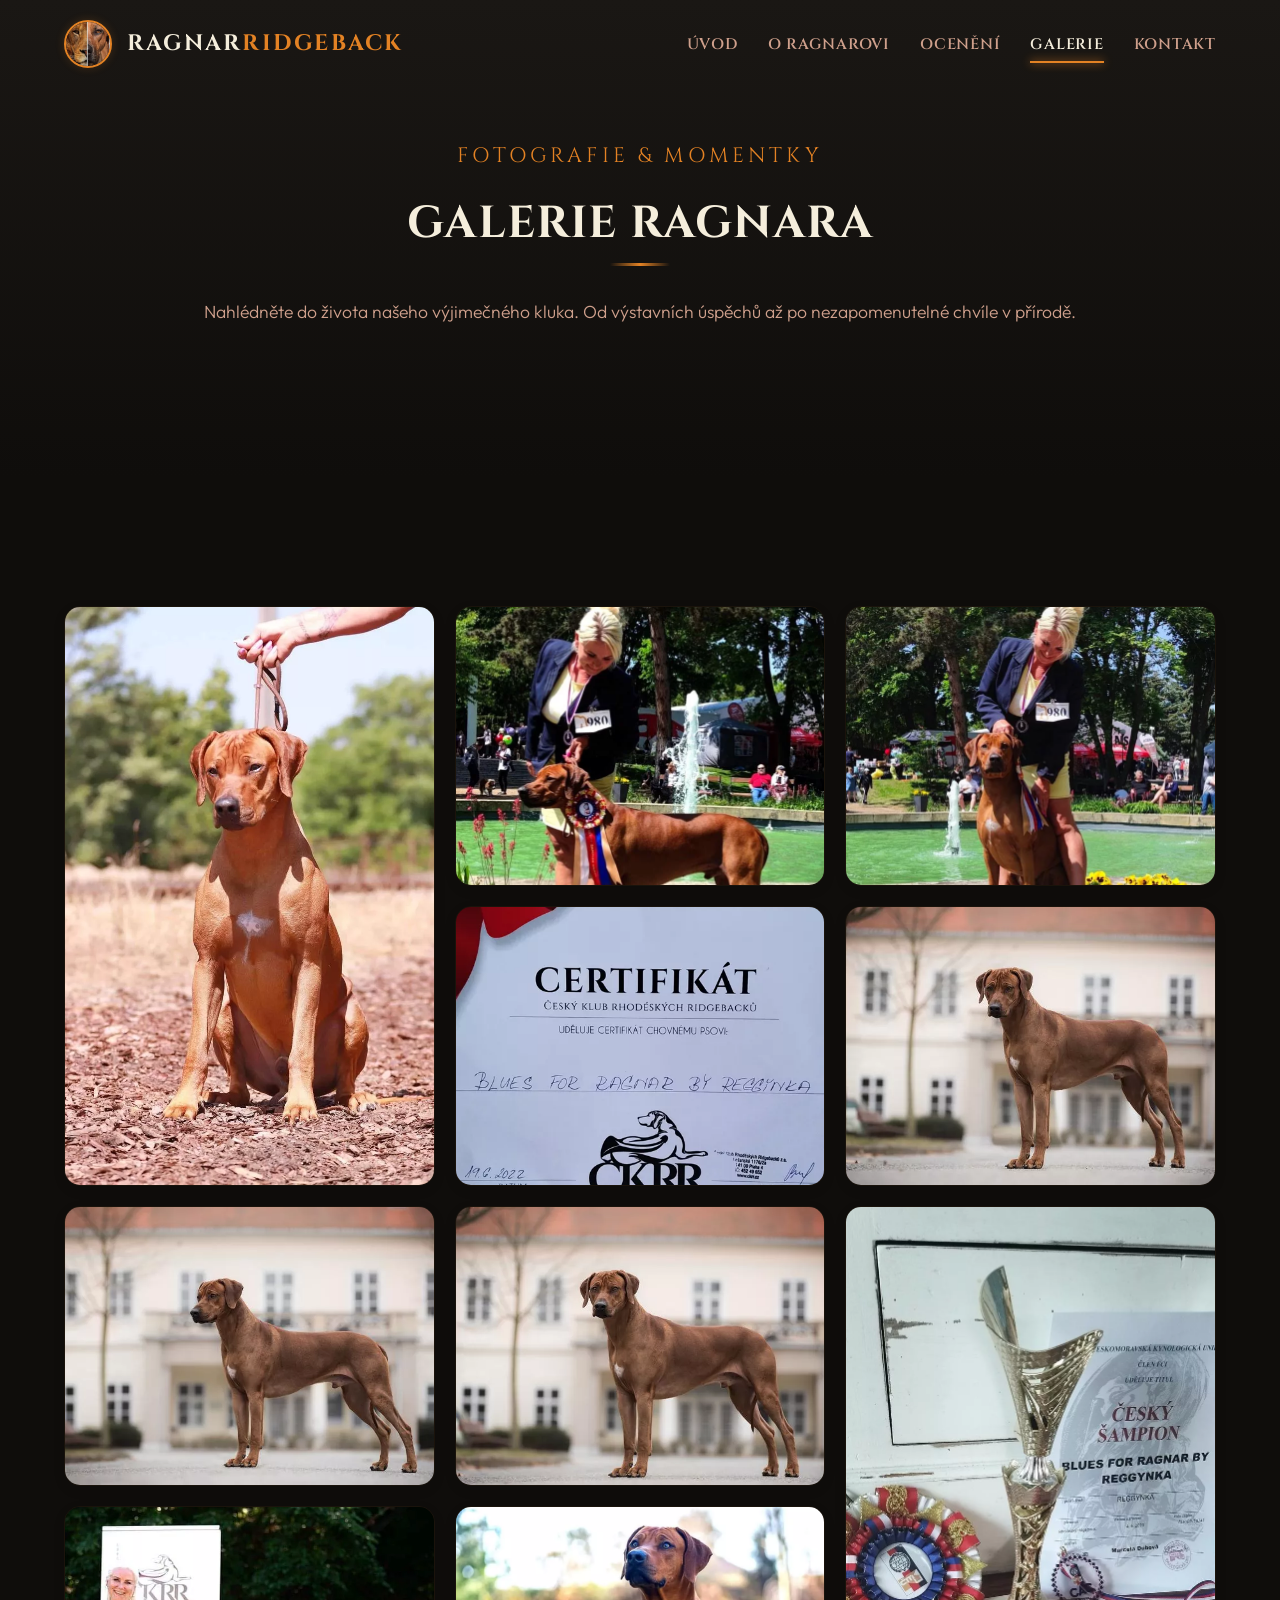
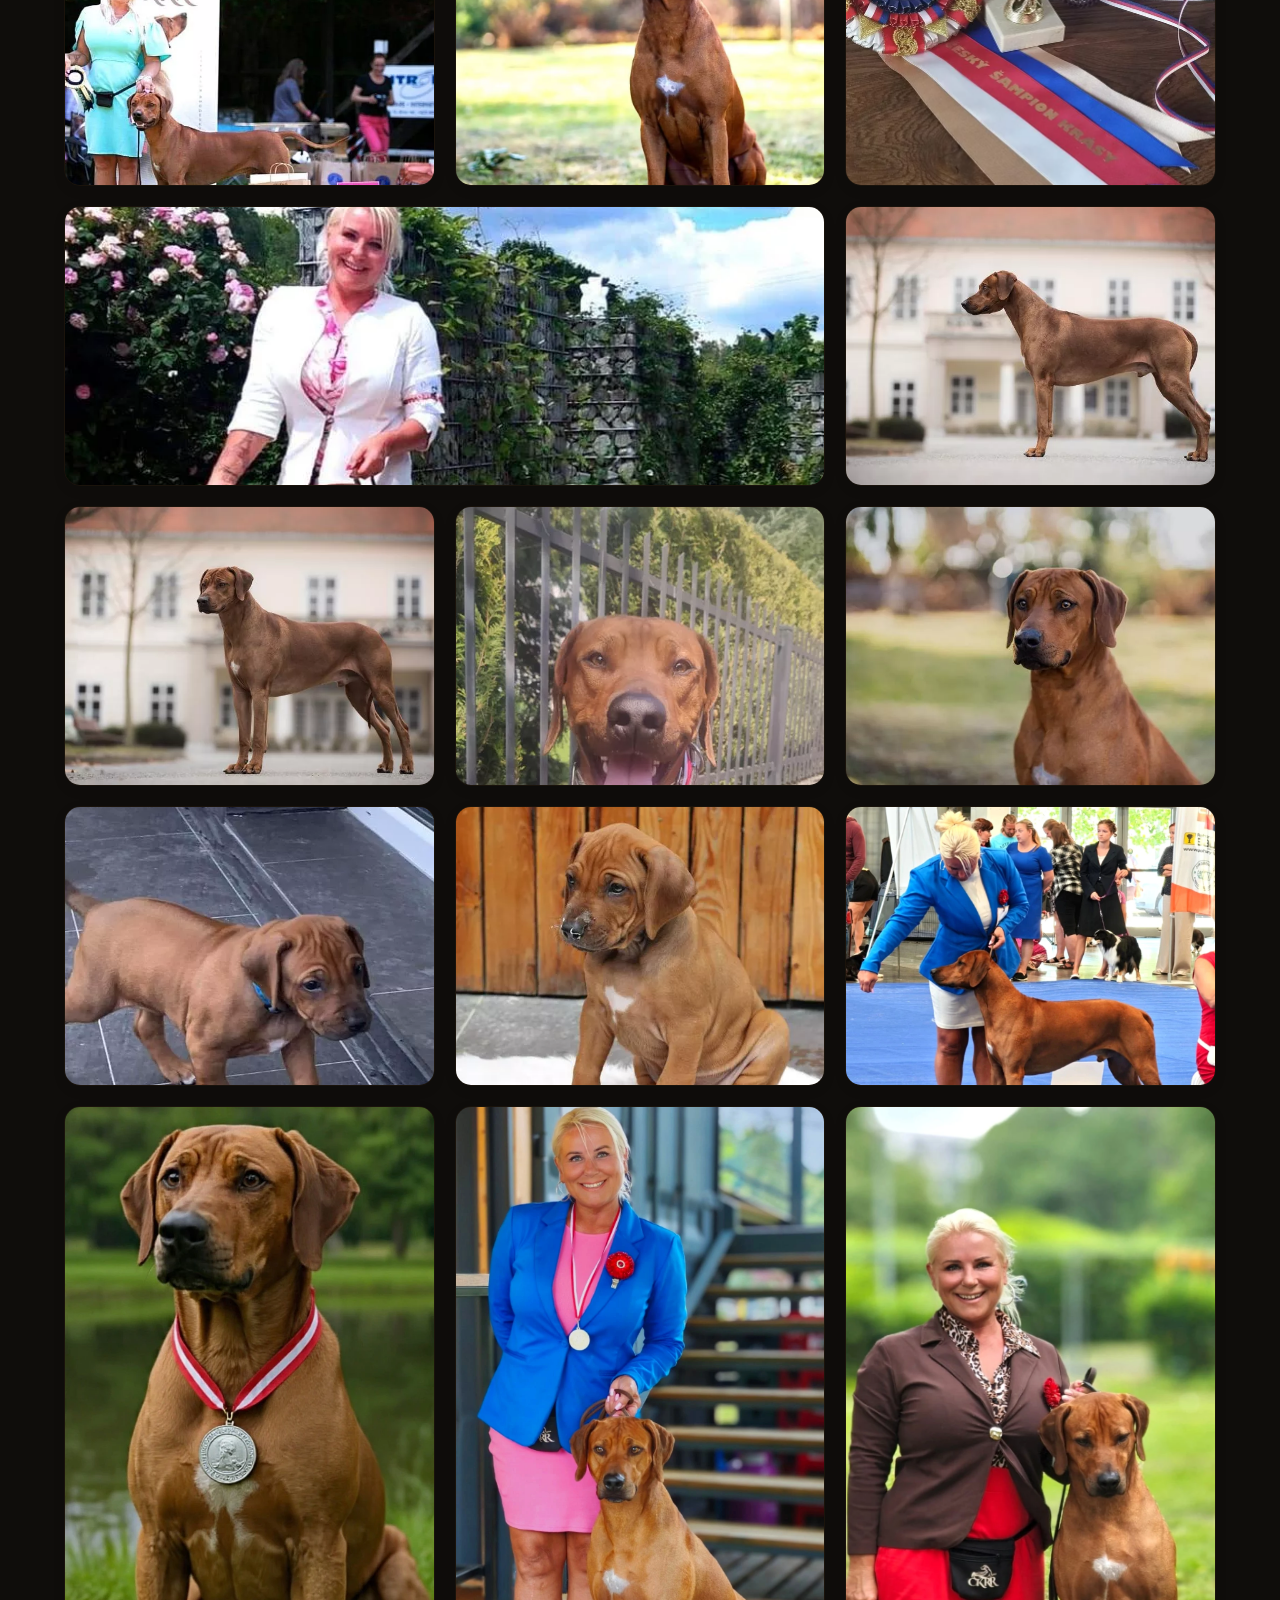
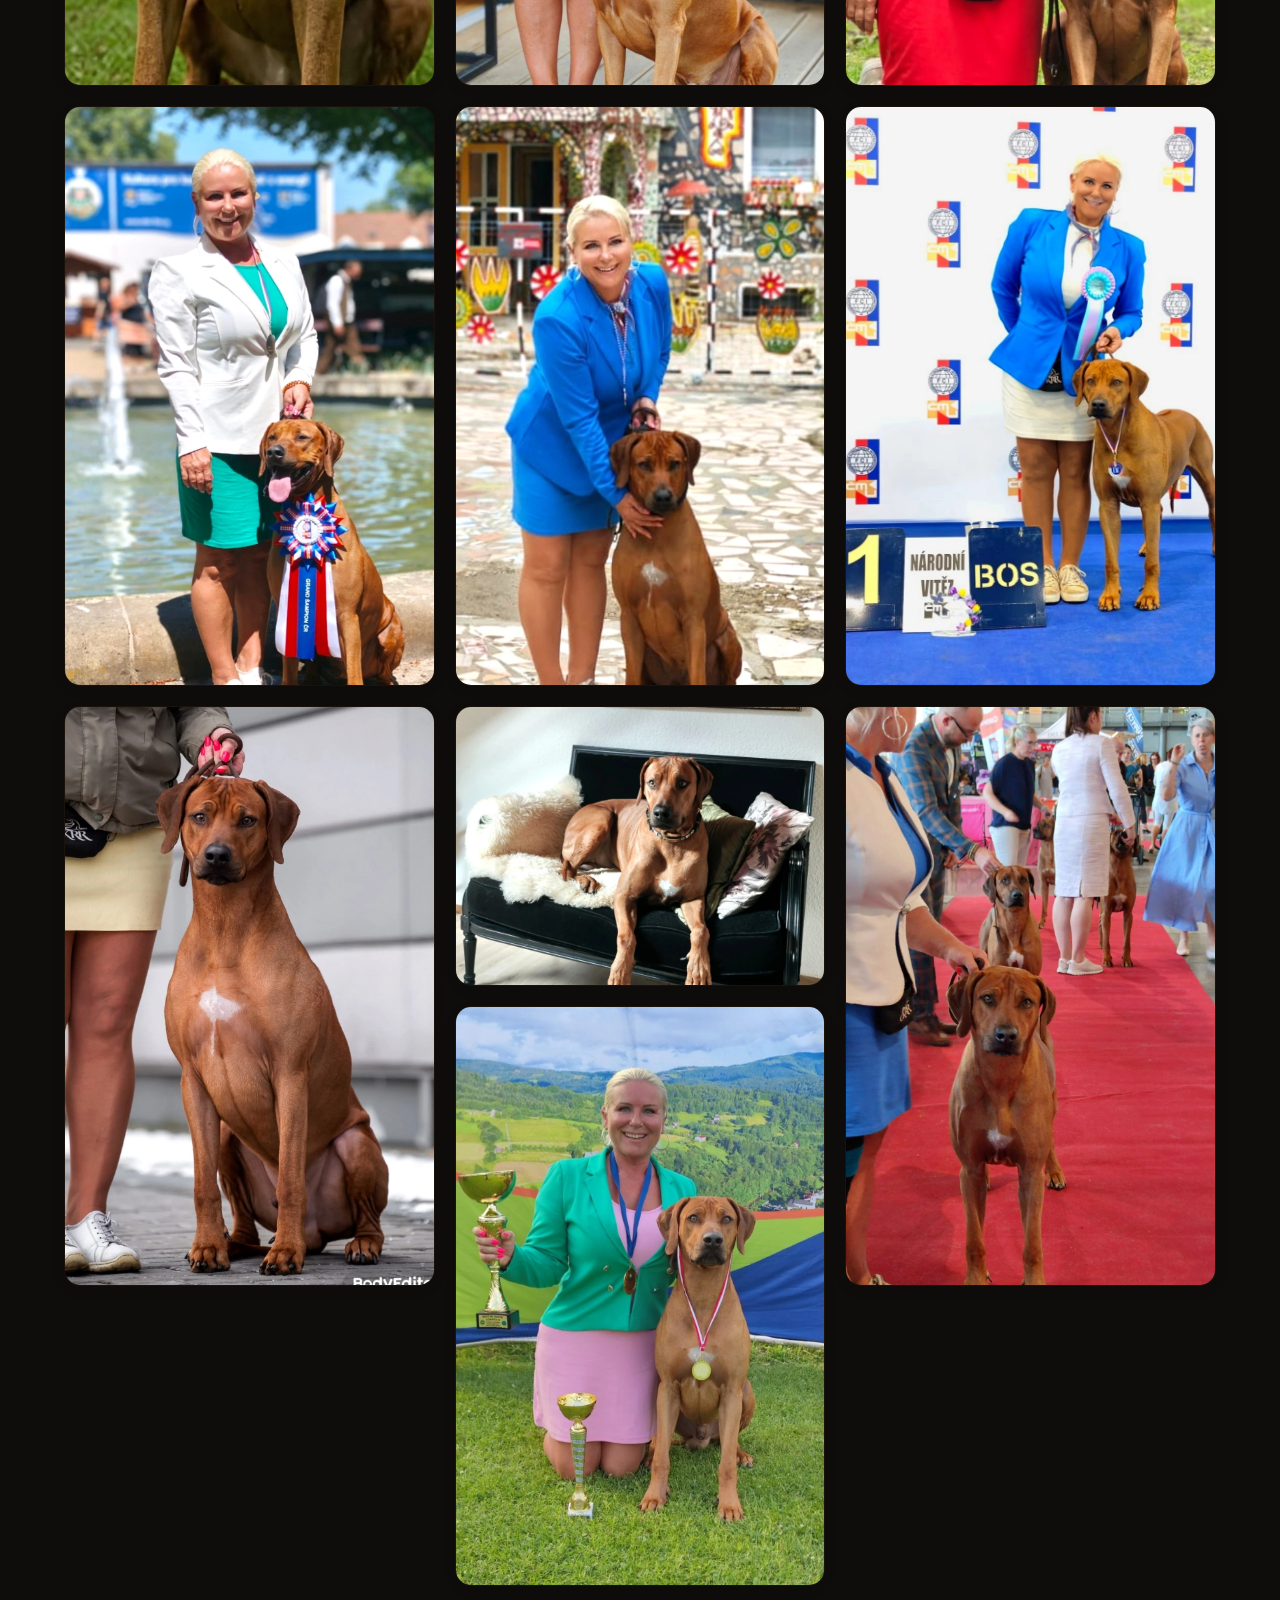
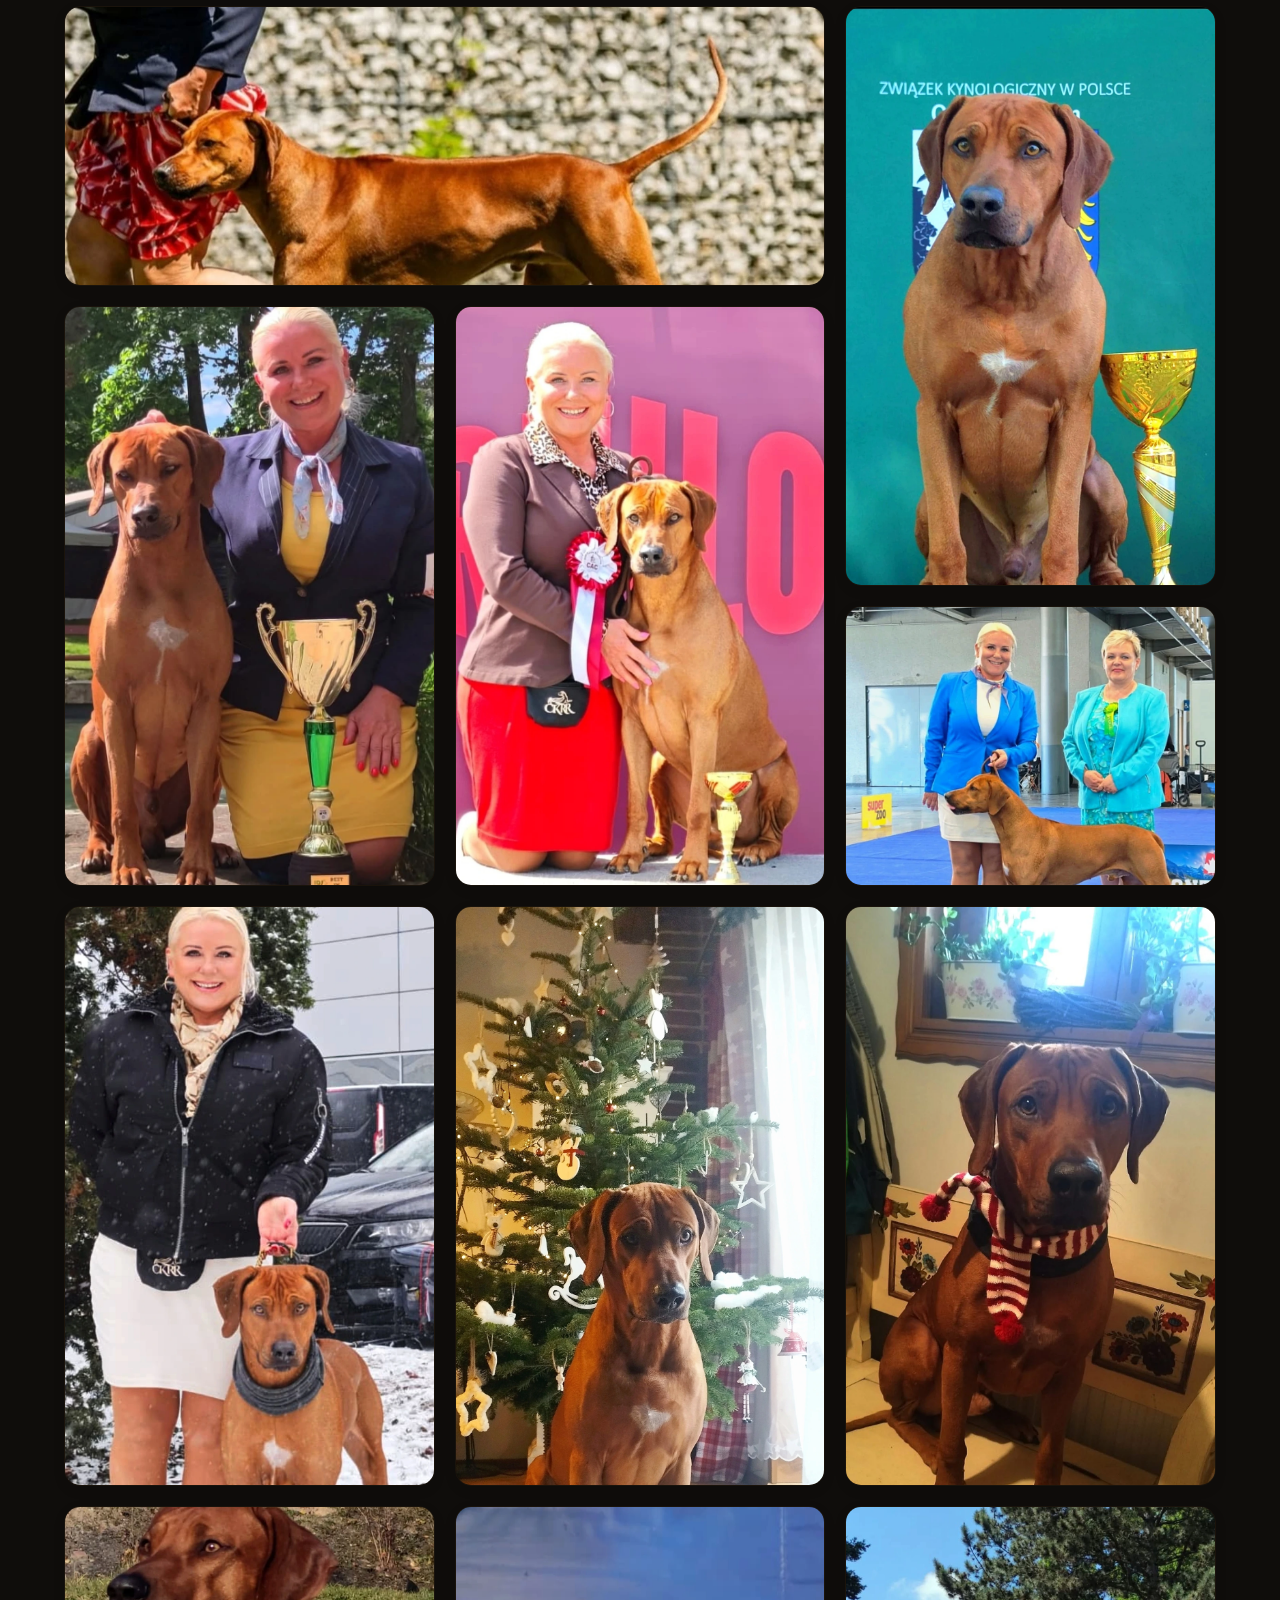
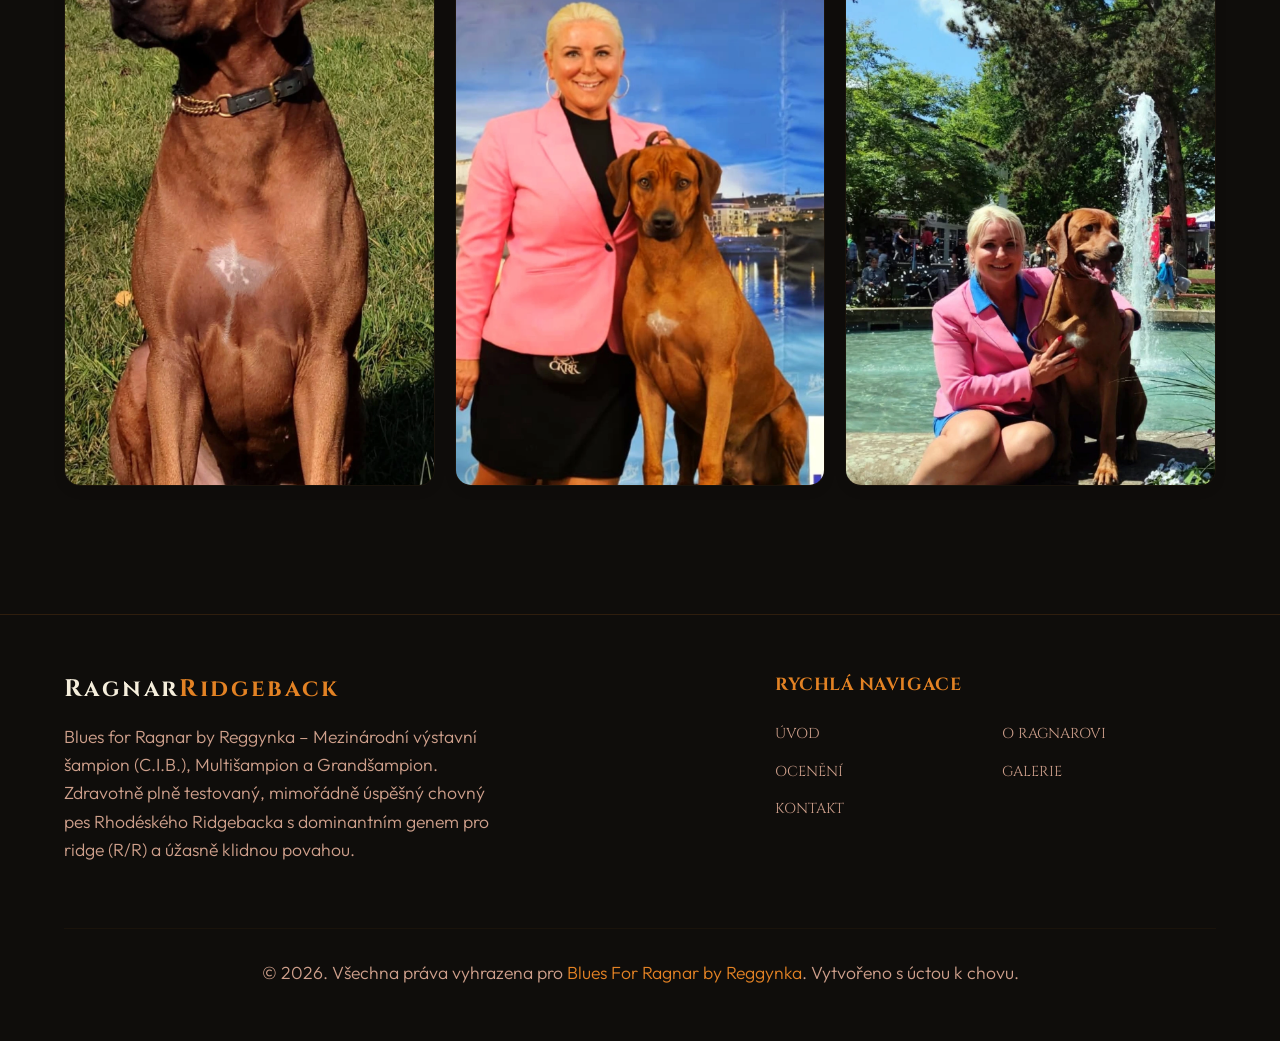
==== galerie.html @ 655fa06c "Rename all images to structured maintainable names (ragnar_logo, ragnar_diploma_x, ragnar_gallery_x)" ====
<!DOCTYPE html>
<html lang="cs">
<head>
    <meta charset="utf-8">
    <meta name="viewport" content="width=device-width, initial-scale=1.0">
    <meta name="description" content="Fotogalerie chovného psa Blues for Ragnar by Reggynka – fotografie z výstav, momentky z přírody, detailní portréty a klubové úspěchy.">
    <title>Fotogalerie | Ridgeback Ragnar</title>
    
    <!-- Google Fonts & FontAwesome -->
    <link rel="stylesheet" href="https://cdnjs.cloudflare.com/ajax/libs/font-awesome/6.4.2/css/all.min.css">
    <link rel="stylesheet" href="css/style.css">
</head>
<body>

    <!-- --- Header Navigation --- -->
    <header class="scrolled">
        <div class="container nav-container">
            <a href="index.html" class="logo">
                <img src="images/ragnar_logo.webp" alt="Ragnar Headshot" class="logo-img">
                <div class="logo-text">RAGNAR<span>RIDGEBACK</span></div>
            </a>
            
            <button class="hamburger" aria-label="Toggle Navigation">
                <span class="bar"></span>
                <span class="bar"></span>
                <span class="bar"></span>
            </button>
            
            <ul class="nav-menu">
                <li><a href="index.html" class="nav-link">Úvod</a></li>
                <li><a href="o-nas.html" class="nav-link">O Ragnarovi</a></li>
                <li><a href="oceneni.html" class="nav-link">Ocenění</a></li>
                <li><a href="galerie.html" class="nav-link active">Galerie</a></li>
                <li><a href="kontakt.html" class="nav-link">Kontakt</a></li>
            </ul>
        </div>
    </header>

    <!-- --- Page Hero --- -->
    <section class="section" style="padding-top: 140px; background: linear-gradient(180deg, var(--color-bg-surface), var(--color-bg-dark));">
        <div class="container">
            <div class="health-title-container" style="margin-bottom: 0;">
                <span class="hero-subtitle">Fotografie & Momentky</span>
                <h2>Galerie Ragnara</h2>
                <p>Nahlédněte do života našeho výjimečného kluka. Od výstavních úspěchů až po nezapomenutelné chvíle v přírodě.</p>
            </div>
        </div>
    </section>

    <!-- --- Interactive Gallery --- -->
    <section class="section">
        <div class="container">
            <!-- Masonry-like Grid layout -->
            <div class="gallery-grid">
                
                <!-- SHOWS -->
                <div class="gallery-item tall" data-category="shows">
                    <img src="images/ragnar_gallery_6.webp" alt="Trophy & awards" class="gallery-img">
                </div>

                <!-- NATURE -->
                <div class="gallery-item" data-category="nature">
                    <img src="images/ragnar_gallery_21.webp" alt="Ragnar v běhu" class="gallery-img">
                </div>

                <div class="gallery-item" data-category="nature">
                    <img src="images/ragnar_gallery_22.webp" alt="Ragnar stopuje" class="gallery-img">
                </div>

                <!-- PORTRAITS -->
                <div class="gallery-item" data-category="portraits">
                    <img src="images/ragnar_gallery_20.webp" alt="Ragnar postoj les" class="gallery-img">
                </div>

                <!-- SHOWS -->
                <div class="gallery-item" data-category="shows">
                    <img src="images/ragnar_diploma_1.webp" alt="Diplom 1" class="gallery-img">
                </div>

                <div class="gallery-item" data-category="shows">
                    <img src="images/ragnar_diploma_2.webp" alt="Diplom 2" class="gallery-img">
                </div>

                <div class="gallery-item" data-category="shows">
                    <img src="images/ragnar_diploma_3.webp" alt="Diplom 3" class="gallery-img">
                </div>

                <!-- NATURE -->
                <div class="gallery-item tall" data-category="nature">
                    <img src="images/ragnar_gallery_24.webp" alt="Ragnar na pařezu" class="gallery-img">
                </div>

                <!-- PORTRAITS -->
                <div class="gallery-item" data-category="portraits">
                    <img src="images/ragnar_gallery_10.webp" alt="Ragnar closeup" class="gallery-img">
                </div>

                <div class="gallery-item" data-category="portraits">
                    <img src="images/ragnar_gallery_11.webp" alt="Ragnar show face" class="gallery-img">
                </div>

                <!-- NATURE -->
                <div class="gallery-item wide" data-category="nature">
                    <img src="images/ragnar_gallery_18.webp" alt="Ragnar louka" class="gallery-img">
                </div>

                <!-- SHOWS -->
                <div class="gallery-item" data-category="shows">
                    <img src="images/ragnar_diploma_4.webp" alt="Diplom 4" class="gallery-img">
                </div>

                <div class="gallery-item" data-category="shows">
                    <img src="images/ragnar_diploma_5.webp" alt="Diplom 5" class="gallery-img">
                </div>

                <!-- PORTRAITS -->
                <div class="gallery-item" data-category="portraits">
                    <img src="images/ragnar_gallery_2.webp" alt="Ragnar zimní" class="gallery-img">
                </div>

                <div class="gallery-item" data-category="portraits">
                    <img src="images/ragnar_gallery_1.webp" alt="Ragnar profil" class="gallery-img">
                </div>

                <!-- NATURE -->
                <div class="gallery-item" data-category="nature">
                    <img src="images/ragnar_gallery_7.webp" alt="Ragnar odpočinek" class="gallery-img">
                </div>

                <div class="gallery-item" data-category="nature">
                    <img src="images/ragnar_gallery_17.webp" alt="Ragnar sprint" class="gallery-img">
                </div>

                <div class="gallery-item" data-category="nature">
                    <img src="images/ragnar_gallery_29.webp" alt="Ragnar v přírodě 1" class="gallery-img">
                </div>

                <div class="gallery-item tall" data-category="portraits">
                    <img src="images/ragnar_gallery_30.webp" alt="Ragnar Portrét 2" class="gallery-img">
                </div>

                <div class="gallery-item tall" data-category="portraits">
                    <img src="images/ragnar_gallery_31.webp" alt="Ragnar Portrét 3" class="gallery-img">
                </div>

                <div class="gallery-item tall" data-category="portraits">
                    <img src="images/ragnar_gallery_32.webp" alt="Ragnar Portrét 4" class="gallery-img">
                </div>

                <div class="gallery-item tall" data-category="portraits">
                    <img src="images/ragnar_gallery_33.webp" alt="Ragnar Portrét 5" class="gallery-img">
                </div>

                <div class="gallery-item tall" data-category="portraits">
                    <img src="images/ragnar_gallery_34.webp" alt="Ragnar Portrét 6" class="gallery-img">
                </div>

                <div class="gallery-item tall" data-category="portraits">
                    <img src="images/ragnar_gallery_35.webp" alt="Ragnar Portrét 7" class="gallery-img">
                </div>

                <div class="gallery-item tall" data-category="portraits">
                    <img src="images/ragnar_gallery_36.webp" alt="Ragnar Portrét 8" class="gallery-img">
                </div>

                <div class="gallery-item" data-category="nature">
                    <img src="images/ragnar_gallery_37.webp" alt="Ragnar v přírodě 9" class="gallery-img">
                </div>

                <div class="gallery-item tall" data-category="portraits">
                    <img src="images/ragnar_gallery_38.webp" alt="Ragnar Portrét 10" class="gallery-img">
                </div>

                <div class="gallery-item tall" data-category="portraits">
                    <img src="images/ragnar_gallery_39.webp" alt="Ragnar Portrét 11" class="gallery-img">
                </div>

                <div class="gallery-item wide" data-category="nature">
                    <img src="images/ragnar_gallery_40.webp" alt="Ragnar v přírodě 12" class="gallery-img">
                </div>

                <div class="gallery-item tall" data-category="portraits">
                    <img src="images/ragnar_gallery_41.webp" alt="Ragnar Portrét 13" class="gallery-img">
                </div>

                <div class="gallery-item tall" data-category="portraits">
                    <img src="images/ragnar_gallery_42.webp" alt="Ragnar Portrét 14" class="gallery-img">
                </div>

                <div class="gallery-item tall" data-category="portraits">
                    <img src="images/ragnar_gallery_43.webp" alt="Ragnar Portrét 15" class="gallery-img">
                </div>

                <div class="gallery-item" data-category="nature">
                    <img src="images/ragnar_gallery_44.webp" alt="Ragnar v přírodě 16" class="gallery-img">
                </div>

                <div class="gallery-item tall" data-category="shows">
                    <img src="images/ragnar_screenshot_1.webp" alt="Ragnar Výstava / Ocenění 17" class="gallery-img">
                </div>

                <div class="gallery-item tall" data-category="shows">
                    <img src="images/ragnar_screenshot_2.webp" alt="Ragnar Výstava / Ocenění 18" class="gallery-img">
                </div>

                <div class="gallery-item tall" data-category="shows">
                    <img src="images/ragnar_screenshot_3.webp" alt="Ragnar Výstava / Ocenění 19" class="gallery-img">
                </div>

                <div class="gallery-item tall" data-category="shows">
                    <img src="images/ragnar_screenshot_4.webp" alt="Ragnar Výstava / Ocenění 20" class="gallery-img">
                </div>

                <div class="gallery-item tall" data-category="shows">
                    <img src="images/ragnar_screenshot_5.webp" alt="Ragnar Výstava / Ocenění 21" class="gallery-img">
                </div>

                <div class="gallery-item tall" data-category="shows">
                    <img src="images/ragnar_screenshot_6.webp" alt="Ragnar Výstava / Ocenění 22" class="gallery-img">
                </div>
            </div>
        </div>
    </section>

    <!-- --- Custom Lightbox Modal --- -->
    <div id="lightbox" class="lightbox">
        <button id="lightbox-close" class="lightbox-close" aria-label="Zavřít galerii">&times;</button>
        <button id="lightbox-prev" class="lightbox-arrow prev" aria-label="Předchozí obrázek"><i class="fa-solid fa-chevron-left"></i></button>
        <button id="lightbox-next" class="lightbox-arrow next" aria-label="Další obrázek"><i class="fa-solid fa-chevron-right"></i></button>
        
        <div class="lightbox-content">
            <img id="lightbox-img" class="lightbox-img" src="" alt="Zvětšený náhled">
            <div id="lightbox-caption" class="lightbox-caption"></div>
        </div>
    </div>

    <!-- --- Elegant Footer --- -->
    <footer>
        <div class="container footer-grid">
            <div class="footer-info">
                <h4>Ragnar<span>Ridgeback</span></h4>
                <p>Blues for Ragnar by Reggynka – Mezinárodní výstavní šampion (C.I.B.), Multišampion a Grandšampion. Zdravotně plně testovaný, mimořádně úspěšný chovný pes Rhodéského Ridgebacka s dominantním genem pro ridge (R/R) a úžasně klidnou povahou.</p>
            </div>
            <div class="footer-links">
                <h5>Rychlá navigace</h5>
                <ul class="footer-nav">
                    <li><a href="index.html" class="footer-nav-link">Úvod</a></li>
                    <li><a href="o-nas.html" class="footer-nav-link">O Ragnarovi</a></li>
                    <li><a href="oceneni.html" class="footer-nav-link">Ocenění</a></li>
                    <li><a href="galerie.html" class="footer-nav-link">Galerie</a></li>
                    <li><a href="kontakt.html" class="footer-nav-link">Kontakt</a></li>
                </ul>
            </div>
        </div>
        <div class="footer-copyright">
            <p>&copy; 2026. Všechna práva vyhrazena pro <span>Blues For Ragnar by Reggynka</span>. Vytvořeno s úctou k chovu.</p>
        </div>
    </footer>

    <!-- Scripts -->
    <script src="js/main.js"></script>
</body>
</html>
---- css/style.css ----
/*
 * Ridgeback Ragnar - Premium Modern CSS Design System
 * Palette: Rich Wheaten (Amber), Warm Gold, Charcoal, and Cream
 */

@import url('https://fonts.googleapis.com/css2?family=Cinzel:wght@400;600;700;800&family=Outfit:wght@300;400;500;600;700&display=swap');

:root {
    /* Color System */
    --color-primary: #b85c14;      /* Rich Wheaten / Reddish Amber */
    --color-primary-rgb: 184, 92, 20;
    --color-primary-light: #e38224; /* Warm Gold */
    --color-primary-dark: #823e09;
    --color-bg-dark: #0f0d0b;       /* Premium Dark Espresso Charcoal */
    --color-bg-surface: #1a1714;    /* Warm Deep Brown Surface */
    --color-bg-surface-elevated: #24201c;
    --color-glass: rgba(26, 23, 20, 0.75);
    
    --color-text-primary: #f5eedc;  /* Warm Off-White / Cream */
    --color-text-secondary: #cfa08c;/* Muted Rose Gold / Wheaten Grey */
    --color-text-muted: #8c7a70;
    
    --color-gold-glow: rgba(227, 130, 36, 0.2);
    --border-gold: rgba(227, 130, 36, 0.15);
    --border-gold-bright: rgba(227, 130, 36, 0.4);

    /* Typography */
    --font-header: 'Cinzel', serif;
    --font-body: 'Outfit', sans-serif;
    
    /* Layout & Spacing */
    --container-width: 1200px;
    --border-radius-sm: 8px;
    --border-radius-md: 16px;
    --border-radius-lg: 24px;
    --transition-smooth: all 0.4s cubic-bezier(0.16, 1, 0.3, 1);
    --transition-fast: all 0.2s ease;
    
    --shadow-sm: 0 4px 12px rgba(0, 0, 0, 0.1);
    --shadow-md: 0 8px 30px rgba(0, 0, 0, 0.25);
    --shadow-lg: 0 16px 40px rgba(0, 0, 0, 0.4);
}

/* --- Base Reset --- */
* {
    box-sizing: border-box;
    margin: 0;
    padding: 0;
}

html {
    scroll-behavior: smooth;
    font-size: 16px;
    background-color: var(--color-bg-dark);
}

body {
    font-family: var(--font-body);
    background-color: var(--color-bg-dark);
    color: var(--color-text-primary);
    line-height: 1.6;
    overflow-x: hidden;
    -webkit-font-smoothing: antialiased;
}

img {
    max-width: 100%;
    height: auto;
    display: block;
}

a {
    color: inherit;
    text-decoration: none;
    transition: var(--transition-fast);
}

/* --- Typographical Hierarchy --- */
h1, h2, h3, h4, h5, h6 {
    font-family: var(--font-header);
    font-weight: 700;
    letter-spacing: 0.03em;
    line-height: 1.2;
    color: var(--color-text-primary);
}

h1 {
    font-size: clamp(2.5rem, 5vw, 4.5rem);
    text-transform: uppercase;
}

h2 {
    font-size: clamp(2rem, 3.5vw, 3rem);
    text-transform: uppercase;
    position: relative;
    padding-bottom: 15px;
    margin-bottom: 2rem;
}

h2::after {
    content: '';
    position: absolute;
    bottom: 0;
    left: 50%;
    transform: translateX(-50%);
    width: 60px;
    height: 3px;
    background: linear-gradient(90deg, transparent, var(--color-primary-light), transparent);
}

h2.align-left::after {
    left: 0;
    transform: none;
}

h3 {
    font-size: clamp(1.4rem, 2.5vw, 2rem);
    margin-bottom: 1rem;
}

p {
    font-weight: 300;
    color: var(--color-text-secondary);
    margin-bottom: 1.5rem;
    font-size: 1.1rem;
}

/* --- Layout Utilities --- */
.container {
    width: 90%;
    max-width: var(--container-width);
    margin: 0 auto;
}

.section {
    padding: clamp(4rem, 10vw, 8rem) 0;
    position: relative;
}

.section-alt {
    background-color: var(--color-bg-surface);
}

/* --- Custom Scrollbar --- */
::-webkit-scrollbar {
    width: 10px;
}

::-webkit-scrollbar-track {
    background: var(--color-bg-dark);
}

::-webkit-scrollbar-thumb {
    background: var(--color-bg-surface-elevated);
    border: 2px solid var(--color-bg-dark);
    border-radius: 5px;
}

::-webkit-scrollbar-thumb:hover {
    background: var(--color-primary);
}

/* --- Global Components --- */

/* Glassmorphic Navbar */
header {
    position: fixed;
    top: 0;
    left: 0;
    width: 100%;
    z-index: 1000;
    background: transparent;
    transition: var(--transition-smooth);
    border-bottom: 1px solid transparent;
}

header.scrolled {
    background: var(--color-glass);
    backdrop-filter: blur(15px);
    -webkit-backdrop-filter: blur(15px);
    border-bottom: 1px solid var(--border-gold);
    box-shadow: var(--shadow-md);
    padding: 10px 0;
}

.nav-container {
    display: flex;
    justify-content: space-between;
    align-items: center;
    padding: 20px 0;
    transition: var(--transition-smooth);
}

header.scrolled .nav-container {
    padding: 10px 0;
}

.logo {
    display: flex;
    align-items: center;
    gap: 15px;
}

.logo-img {
    width: 48px;
    height: 48px;
    border-radius: 50%;
    object-fit: cover;
    border: 2px solid var(--color-primary-light);
    box-shadow: 0 0 10px var(--color-gold-glow);
}

.logo-text {
    font-family: var(--font-header);
    font-weight: 700;
    font-size: 1.4rem;
    letter-spacing: 0.1em;
    color: var(--color-text-primary);
}

.logo-text span {
    color: var(--color-primary-light);
}

.nav-menu {
    display: flex;
    list-style: none;
    gap: 30px;
}

.nav-link {
    font-family: var(--font-header);
    font-size: 0.95rem;
    font-weight: 600;
    letter-spacing: 0.05em;
    text-transform: uppercase;
    position: relative;
    padding: 8px 0;
    color: var(--color-text-secondary);
}

.nav-link::after {
    content: '';
    position: absolute;
    bottom: 0;
    left: 0;
    width: 0;
    height: 2px;
    background-color: var(--color-primary-light);
    transition: var(--transition-smooth);
    box-shadow: 0 0 8px var(--color-primary-light);
}

.nav-link:hover, .nav-link.active {
    color: var(--color-text-primary);
}

.nav-link:hover::after, .nav-link.active::after {
    width: 100%;
}

/* Mobile Hamburger Menu */
.hamburger {
    display: none;
    cursor: pointer;
    background: none;
    border: none;
    outline: none;
    padding: 5px;
}

.hamburger .bar {
    display: block;
    width: 25px;
    height: 2px;
    margin: 5px 0;
    background-color: var(--color-text-primary);
    transition: var(--transition-smooth);
    border-radius: 2px;
}

/* Premium Button Styling */
.btn {
    display: inline-flex;
    align-items: center;
    justify-content: center;
    padding: 14px 32px;
    font-family: var(--font-header);
    font-size: 0.9rem;
    font-weight: 700;
    letter-spacing: 0.1em;
    text-transform: uppercase;
    border-radius: var(--border-radius-sm);
    transition: var(--transition-smooth);
    cursor: pointer;
    gap: 10px;
}

.btn-primary {
    background: linear-gradient(135deg, var(--color-primary), var(--color-primary-light));
    color: #fff;
    border: none;
    box-shadow: 0 4px 20px rgba(184, 92, 20, 0.3);
}

.btn-primary:hover {
    transform: translateY(-3px);
    box-shadow: 0 8px 30px rgba(227, 130, 36, 0.5);
    background: linear-gradient(135deg, var(--color-primary-light), var(--color-primary));
}

.btn-secondary {
    background: transparent;
    color: var(--color-text-primary);
    border: 1px solid var(--border-gold-bright);
}

.btn-secondary:hover {
    background: rgba(227, 130, 36, 0.1);
    color: #fff;
    transform: translateY(-3px);
    box-shadow: 0 8px 25px var(--color-gold-glow);
}

/* --- Hero Showcase --- */
.hero {
    min-height: 100vh;
    display: flex;
    align-items: center;
    justify-content: center;
    position: relative;
    padding: 140px 0 100px 0;
    overflow: hidden;
    background-color: #0f0d0b;
}

/* Blur Background Ambient Glow */
.hero::before {
    content: '';
    position: absolute;
    top: -10%;
    left: -10%;
    width: 120%;
    height: 120%;
    background-image: inherit; /* Inherits images/ragnar_big.webp from index.html inline style */
    background-size: cover;
    background-position: center;
    filter: blur(40px) brightness(0.2);
    z-index: 1;
    pointer-events: none;
}

/* Ambient bottom fade */
.hero::after {
    content: '';
    position: absolute;
    bottom: 0;
    left: 0;
    width: 100%;
    height: 200px;
    background: linear-gradient(to bottom, rgba(15, 13, 11, 0) 0%, #0f0d0b 100%);
    z-index: 1;
    pointer-events: none;
}

.hero-container {
    display: grid;
    grid-template-columns: 1.2fr 1fr;
    gap: 60px;
    align-items: center;
    position: relative;
    z-index: 2;
    width: 100%;
}

.hero-text-side {
    text-align: left;
    animation: fadeInLeft 1s cubic-bezier(0.16, 1, 0.3, 1) both;
}

.hero-poster-side {
    display: flex;
    justify-content: center;
    align-items: center;
    animation: fadeInRight 1s cubic-bezier(0.16, 1, 0.3, 1) both;
}

.poster-frame {
    position: relative;
    border-radius: var(--border-radius-md);
    padding: 8px;
    background: linear-gradient(135deg, rgba(227, 130, 36, 0.2) 0%, rgba(184, 92, 20, 0.05) 100%);
    border: 1px solid var(--border-gold);
    box-shadow: 0 20px 50px rgba(0, 0, 0, 0.7);
    transition: var(--transition-smooth);
    max-width: 380px;
    width: 100%;
}

.poster-frame:hover {
    transform: translateY(-8px) rotate(1deg);
    box-shadow: 0 30px 60px rgba(227, 130, 36, 0.25);
    background: linear-gradient(135deg, rgba(227, 130, 36, 0.4) 0%, rgba(184, 92, 20, 0.1) 100%);
}

.poster-img {
    width: 100%;
    height: auto;
    border-radius: var(--border-radius-sm);
    display: block;
}

.hero-subtitle {
    font-family: var(--font-header);
    font-size: clamp(1rem, 2vw, 1.3rem);
    letter-spacing: 0.2em;
    color: var(--color-primary-light);
    margin-bottom: 1.5rem;
    text-transform: uppercase;
    display: block;
}

.hero-title {
    margin-bottom: 2rem;
    text-shadow: 0 4px 15px rgba(0, 0, 0, 0.6);
}

.hero-description {
    font-size: clamp(1.1rem, 2vw, 1.3rem);
    color: var(--color-text-secondary);
    max-width: 700px;
    margin-bottom: 3rem;
}

.hero-actions {
    display: flex;
    gap: 20px;
    justify-content: flex-start;
    flex-wrap: wrap;
}

/* Scroll Indicator */
.scroll-down {
    position: absolute;
    bottom: 30px;
    left: 50%;
    transform: translateX(-50%);
    z-index: 2;
    display: flex;
    flex-direction: column;
    align-items: center;
    gap: 8px;
    font-size: 0.8rem;
    letter-spacing: 0.1em;
    text-transform: uppercase;
    color: var(--color-text-secondary);
}

.mouse {
    width: 26px;
    height: 42px;
    border: 2px solid var(--color-text-muted);
    border-radius: 15px;
    position: relative;
}

.mouse::after {
    content: '';
    position: absolute;
    top: 8px;
    left: 50%;
    transform: translateX(-50%);
    width: 6px;
    height: 6px;
    background-color: var(--color-primary-light);
    border-radius: 50%;
    animation: scrollMouse 1.8s infinite;
}

/* --- Specification / Card Grids --- */
.specs-grid {
    display: grid;
    grid-template-columns: repeat(auto-fit, minmax(280px, 1fr));
    gap: 30px;
    margin-top: 3rem;
}

.spec-card {
    background-color: var(--color-bg-surface);
    border: 1px solid var(--border-gold);
    border-radius: var(--border-radius-md);
    padding: 35px 30px;
    transition: var(--transition-smooth);
    position: relative;
    overflow: hidden;
}

.spec-card::before {
    content: '';
    position: absolute;
    top: 0;
    left: 0;
    width: 100%;
    height: 4px;
    background: linear-gradient(90deg, var(--color-primary), var(--color-primary-light));
    opacity: 0;
    transition: var(--transition-smooth);
}

.spec-card:hover {
    transform: translateY(-5px);
    border-color: var(--border-gold-bright);
    box-shadow: var(--shadow-md), 0 0 20px var(--color-gold-glow);
}

.spec-card:hover::before {
    opacity: 1;
}

.spec-icon {
    font-size: 2.2rem;
    color: var(--color-primary-light);
    margin-bottom: 1.5rem;
    display: flex;
    align-items: center;
    justify-content: center;
    width: 64px;
    height: 64px;
    background: rgba(184, 92, 20, 0.1);
    border-radius: 50%;
    border: 1px solid rgba(227, 130, 36, 0.1);
}

.spec-title {
    font-size: 1.3rem;
    margin-bottom: 0.8rem;
    text-transform: uppercase;
    font-weight: 600;
}

.spec-value {
    font-size: 1.6rem;
    color: #fff;
    font-weight: 700;
    font-family: var(--font-header);
    margin-bottom: 0.5rem;
}

.spec-desc {
    font-size: 0.95rem;
    color: var(--color-text-secondary);
    margin-bottom: 0;
}

/* --- Profile Section --- */
.profile-section {
    display: grid;
    grid-template-columns: 1.1fr 1fr;
    gap: 70px;
    align-items: center;
}

.profile-img-wrapper {
    position: relative;
    border-radius: var(--border-radius-lg);
    overflow: hidden;
    box-shadow: var(--shadow-lg);
}

.profile-img-wrapper::after {
    content: '';
    position: absolute;
    top: 0;
    left: 0;
    width: 100%;
    height: 100%;
    border: 1px solid var(--border-gold-bright);
    border-radius: var(--border-radius-lg);
    pointer-events: none;
}

.profile-img {
    width: 100%;
    height: auto;
    object-fit: cover;
    object-position: center 15%;
    transition: var(--transition-smooth);
}

.profile-img-wrapper:hover .profile-img {
    transform: scale(1.03);
}

.profile-badge {
    position: absolute;
    bottom: 25px;
    right: 25px;
    background: var(--color-glass);
    backdrop-filter: blur(10px);
    -webkit-backdrop-filter: blur(10px);
    border: 1px solid var(--border-gold-bright);
    padding: 12px 24px;
    border-radius: 50px;
    display: flex;
    align-items: center;
    gap: 10px;
    box-shadow: var(--shadow-md);
}

.badge-dot {
    width: 8px;
    height: 8px;
    background-color: var(--color-primary-light);
    border-radius: 50%;
    box-shadow: 0 0 10px var(--color-primary-light);
}

.badge-text {
    font-family: var(--font-header);
    font-weight: 700;
    font-size: 0.9rem;
    letter-spacing: 0.05em;
    text-transform: uppercase;
}

.profile-content h3 {
    color: var(--color-primary-light);
    letter-spacing: 0.05em;
    text-transform: uppercase;
}

.profile-spec-list {
    margin: 2rem 0;
    display: grid;
    grid-template-columns: 1fr 1fr;
    gap: 20px;
}

.profile-spec-item {
    display: flex;
    flex-direction: column;
    border-left: 2px solid var(--color-primary);
    padding-left: 15px;
}

.profile-spec-label {
    font-size: 0.85rem;
    text-transform: uppercase;
    letter-spacing: 0.05em;
    color: var(--color-text-muted);
}

.profile-spec-value {
    font-family: var(--font-header);
    font-size: 1.2rem;
    font-weight: 700;
    color: var(--color-text-primary);
    margin-top: 2px;
}

/* --- Health Indicators (Grid Cards with Progress) --- */
.health-title-container {
    text-align: center;
    margin-bottom: 4rem;
}

.health-grid {
    display: grid;
    grid-template-columns: repeat(auto-fit, minmax(220px, 1fr));
    gap: 20px;
}

.health-card {
    background-color: var(--color-bg-surface);
    border: 1px solid rgba(227, 130, 36, 0.1);
    border-radius: var(--border-radius-md);
    padding: 25px;
    text-align: center;
    transition: var(--transition-smooth);
}

.health-card:hover {
    border-color: var(--border-gold-bright);
    background-color: var(--color-bg-surface-elevated);
    transform: translateY(-3px);
    box-shadow: var(--shadow-sm);
}

.health-status {
    width: 48px;
    height: 48px;
    border-radius: 50%;
    background-color: rgba(46, 204, 113, 0.1);
    border: 1px solid rgba(46, 204, 113, 0.3);
    color: #2ecc71;
    display: inline-flex;
    align-items: center;
    justify-content: center;
    font-size: 1.2rem;
    margin-bottom: 1.2rem;
}

.health-name {
    font-family: var(--font-header);
    font-size: 1.1rem;
    font-weight: 700;
    margin-bottom: 0.4rem;
}

.health-result {
    font-size: 1.3rem;
    color: #fff;
    font-weight: 700;
}

.health-result.highlight {
    color: var(--color-primary-light);
    text-shadow: 0 0 10px var(--color-gold-glow);
}

/* --- Show Achievements / Trophies --- */
.awards-summary {
    display: grid;
    grid-template-columns: 1fr 1fr;
    gap: 50px;
    margin-top: 4rem;
}

.awards-column-title {
    font-family: var(--font-header);
    font-size: 1.5rem;
    color: var(--color-primary-light);
    margin-bottom: 2rem;
    border-bottom: 1px solid var(--border-gold);
    padding-bottom: 10px;
    text-transform: uppercase;
}

.awards-list {
    display: flex;
    flex-direction: column;
    gap: 15px;
}

.award-item {
    background: var(--color-bg-surface);
    border-radius: var(--border-radius-sm);
    padding: 15px 20px;
    border-left: 3px solid var(--color-primary-light);
    display: flex;
    justify-content: space-between;
    align-items: center;
    transition: var(--transition-fast);
}

.award-item:hover {
    background: var(--color-bg-surface-elevated);
    transform: translateX(5px);
}

.award-title {
    font-family: var(--font-header);
    font-weight: 600;
    font-size: 1.05rem;
}

.award-qty {
    background: var(--color-primary);
    color: #fff;
    padding: 3px 12px;
    border-radius: 50px;
    font-weight: 700;
    font-size: 0.85rem;
}

.awards-intro-text {
    max-width: 800px;
    margin: 0 auto 3rem auto;
    text-align: center;
    font-size: 1.2rem;
}

/* --- Responsive Interactive Gallery --- */
.gallery-filter {
    display: flex;
    justify-content: center;
    gap: 15px;
    margin-bottom: 3rem;
    flex-wrap: wrap;
}

.filter-btn {
    background: var(--color-bg-surface);
    border: 1px solid var(--border-gold);
    color: var(--color-text-secondary);
    padding: 10px 24px;
    font-family: var(--font-header);
    font-size: 0.85rem;
    font-weight: 700;
    text-transform: uppercase;
    letter-spacing: 0.05em;
    border-radius: 50px;
    cursor: pointer;
    transition: var(--transition-fast);
}

.filter-btn:hover, .filter-btn.active {
    background: var(--color-primary-light);
    border-color: var(--color-primary-light);
    color: #fff;
    box-shadow: 0 0 15px var(--color-gold-glow);
}

/* Masonry Grid Layout */
.gallery-grid {
    display: grid;
    grid-template-columns: repeat(auto-fill, minmax(280px, 1fr));
    grid-auto-rows: 280px;
    gap: 20px;
}

/* Variable sizes for custom staggered grid look */
.gallery-item {
    position: relative;
    border-radius: var(--border-radius-md);
    overflow: hidden;
    cursor: pointer;
    box-shadow: var(--shadow-sm);
    transition: var(--transition-smooth);
    border: 1px solid rgba(227, 130, 36, 0.05);
}

.gallery-item.tall {
    grid-row: span 2;
}

.gallery-item.wide {
    grid-column: span 2;
}

.gallery-img {
    width: 100%;
    height: 100%;
    object-fit: cover;
    object-position: center 15%;
    transition: var(--transition-smooth);
}

.gallery-item:hover {
    transform: translateY(-5px);
    box-shadow: 0 10px 25px rgba(227, 130, 36, 0.35);
    border-color: var(--color-primary-light);
}

.gallery-item:hover .gallery-img {
    transform: scale(1.05);
}

/* Custom Modal Lightbox */
.lightbox {
    position: fixed;
    top: 0;
    left: 0;
    width: 100%;
    height: 100%;
    background-color: rgba(15, 13, 11, 0.98);
    z-index: 2000;
    display: none;
    align-items: center;
    justify-content: center;
    opacity: 0;
    transition: var(--transition-smooth);
}

.lightbox.active {
    display: flex;
    opacity: 1;
}

.lightbox-content {
    position: relative;
    max-width: 90%;
    max-height: 85%;
    display: flex;
    flex-direction: column;
    align-items: center;
    justify-content: center;
}

.lightbox-img {
    max-width: 100%;
    max-height: 80vh;
    object-fit: contain;
    border-radius: var(--border-radius-sm);
    box-shadow: var(--shadow-lg);
    border: 1px solid var(--border-gold);
    transform: scale(0.9);
    transition: var(--transition-smooth);
}

.lightbox.active .lightbox-img {
    transform: scale(1);
}

.lightbox-caption {
    display: none; /* Photos do not need descriptions */
}

.lightbox-close {
    position: absolute;
    top: 30px;
    right: 30px;
    background: none;
    border: none;
    color: #fff;
    font-size: 2rem;
    cursor: pointer;
    transition: var(--transition-fast);
    z-index: 2100;
}

.lightbox-close:hover {
    color: var(--color-primary-light);
    transform: rotate(90deg);
}

.lightbox-arrow {
    position: absolute;
    top: 50%;
    transform: translateY(-50%);
    background: rgba(26, 23, 20, 0.5);
    border: 1px solid var(--border-gold);
    color: #fff;
    width: 60px;
    height: 60px;
    border-radius: 50%;
    font-size: 1.5rem;
    cursor: pointer;
    display: flex;
    align-items: center;
    justify-content: center;
    transition: var(--transition-fast);
    z-index: 2100;
}

.lightbox-arrow:hover {
    background: var(--color-primary-light);
    border-color: var(--color-primary-light);
    box-shadow: 0 0 15px var(--color-gold-glow);
}

.lightbox-arrow.prev {
    left: 40px;
}

.lightbox-arrow.next {
    right: 40px;
}

/* --- Contact Page Specific Styles --- */
.contact-grid {
    display: grid;
    grid-template-columns: 1fr 1.3fr;
    gap: 60px;
}

.contact-info-card {
    background-color: var(--color-bg-surface);
    border: 1px solid var(--border-gold);
    border-radius: var(--border-radius-lg);
    padding: 50px 40px;
    box-shadow: var(--shadow-md);
}

.contact-method {
    display: flex;
    align-items: flex-start;
    gap: 20px;
    margin-bottom: 2.5rem;
}

.contact-method:last-child {
    margin-bottom: 0;
}

.contact-icon {
    font-size: 1.5rem;
    color: var(--color-primary-light);
    width: 50px;
    height: 50px;
    background: rgba(184, 92, 20, 0.1);
    border-radius: 50%;
    display: flex;
    align-items: center;
    justify-content: center;
    flex-shrink: 0;
    border: 1px solid rgba(227, 130, 36, 0.1);
}

.contact-method-title {
    font-family: var(--font-header);
    font-size: 1.1rem;
    font-weight: 700;
    margin-bottom: 5px;
    text-transform: uppercase;
}

.contact-method-value {
    color: var(--color-text-secondary);
    font-size: 1.1rem;
}

.contact-form-wrapper {
    background-color: var(--color-bg-surface);
    border: 1px solid var(--border-gold);
    border-radius: var(--border-radius-lg);
    padding: 50px 40px;
    box-shadow: var(--shadow-md);
}

.form-group {
    margin-bottom: 1.5rem;
}

.form-label {
    display: block;
    font-family: var(--font-header);
    font-size: 0.85rem;
    font-weight: 700;
    letter-spacing: 0.05em;
    text-transform: uppercase;
    color: var(--color-text-secondary);
    margin-bottom: 8px;
}

.form-control {
    width: 100%;
    background-color: var(--color-bg-dark);
    border: 1px solid var(--border-gold);
    border-radius: var(--border-radius-sm);
    padding: 14px 20px;
    color: var(--color-text-primary);
    font-family: var(--font-body);
    font-size: 1rem;
    transition: var(--transition-fast);
}

.form-control:focus {
    outline: none;
    border-color: var(--color-primary-light);
    box-shadow: 0 0 10px var(--color-gold-glow);
}

textarea.form-control {
    resize: none;
    min-height: 150px;
}

/* --- Elegant Footer --- */
footer {
    background-color: var(--color-bg-dark);
    border-top: 1px solid var(--border-gold);
    padding: 60px 0 30px 0;
}

.footer-grid {
    display: grid;
    grid-template-columns: 1.5fr 1fr;
    gap: 50px;
    padding-bottom: 40px;
    border-bottom: 1px solid rgba(227, 130, 36, 0.05);
}

.footer-info h4 {
    font-size: 1.5rem;
    margin-bottom: 1.2rem;
    letter-spacing: 0.1em;
}

.footer-info h4 span {
    color: var(--color-primary-light);
}

.footer-info p {
    max-width: 450px;
}

.footer-links h5 {
    font-size: 1.1rem;
    text-transform: uppercase;
    color: var(--color-primary-light);
    margin-bottom: 1.5rem;
}

.footer-nav {
    display: grid;
    grid-template-columns: 1fr 1fr;
    gap: 12px;
    list-style: none;
}

.footer-nav-link {
    color: var(--color-text-secondary);
    font-family: var(--font-header);
    font-size: 0.9rem;
    text-transform: uppercase;
    display: inline-block;
}

.footer-nav-link:hover {
    color: var(--color-primary-light);
    transform: translateX(5px);
}

.footer-copyright {
    text-align: center;
    padding-top: 30px;
    font-size: 0.9rem;
    color: var(--color-text-muted);
}

.footer-copyright span {
    color: var(--color-primary-light);
}

/* --- CSS Animations --- */
@keyframes fadeInUp {
    from {
        opacity: 0;
        transform: translateY(30px);
    }
    to {
        opacity: 1;
        transform: translateY(0);
    }
}

@keyframes scrollMouse {
    0% {
        opacity: 1;
        top: 8px;
    }
    50% {
        opacity: 0.3;
        top: 24px;
    }
    100% {
        opacity: 1;
        top: 8px;
    }
}

@keyframes fadeInLeft {
    from {
        opacity: 0;
        transform: translateX(-40px);
    }
    to {
        opacity: 1;
        transform: translateX(0);
    }
}

@keyframes fadeInRight {
    from {
        opacity: 0;
        transform: translateX(40px);
    }
    to {
        opacity: 1;
        transform: translateX(0);
    }
}

/* --- Responsive Adjustments --- */
@media (max-width: 991px) {
    .hero {
        padding-top: 140px;
        padding-bottom: 80px;
    }
    
    .hero-container {
        grid-template-columns: 1fr;
        gap: 40px;
        text-align: center;
    }
    
    .hero-text-side {
        text-align: center;
    }
    
    .hero-actions {
        justify-content: center;
    }
    
    .poster-frame {
        max-width: 300px;
    }

    .profile-section {
        grid-template-columns: 1fr;
        gap: 40px;
    }
    
    .contact-grid {
        grid-template-columns: 1fr;
        gap: 40px;
    }
    
    .awards-summary {
        grid-template-columns: 1fr;
        gap: 40px;
    }
}

@media (max-width: 768px) {
    .hamburger {
        display: block;
    }
    
    .hamburger.active .bar:nth-child(1) {
        transform: translateY(7px) rotate(45deg);
    }
    
    .hamburger.active .bar:nth-child(2) {
        opacity: 0;
    }
    
    .hamburger.active .bar:nth-child(3) {
        transform: translateY(-7px) rotate(-45deg);
    }
    
    .nav-menu {
        position: fixed;
        left: -100%;
        top: 0;
        width: 80%;
        max-width: 320px;
        height: 100vh;
        background-color: var(--color-bg-dark);
        border-right: 1px solid var(--border-gold);
        flex-direction: column;
        padding: 100px 40px;
        transition: var(--transition-smooth);
        box-shadow: var(--shadow-lg);
        z-index: 999;
    }
    
    .nav-menu.active {
        left: 0;
    }
    
    .nav-menu li {
        width: 100%;
    }
    
    .nav-link {
        font-size: 1.1rem;
        display: block;
        padding: 15px 0;
    }
    
    .lightbox-arrow {
        width: 48px;
        height: 48px;
        font-size: 1.2rem;
    }
    
    .lightbox-arrow.prev {
        left: 15px;
    }
    
    .lightbox-arrow.next {
        right: 15px;
    }
    
    .footer-grid {
        grid-template-columns: 1fr;
        gap: 30px;
    }
    
    .profile-spec-list {
        grid-template-columns: 1fr;
    }
}
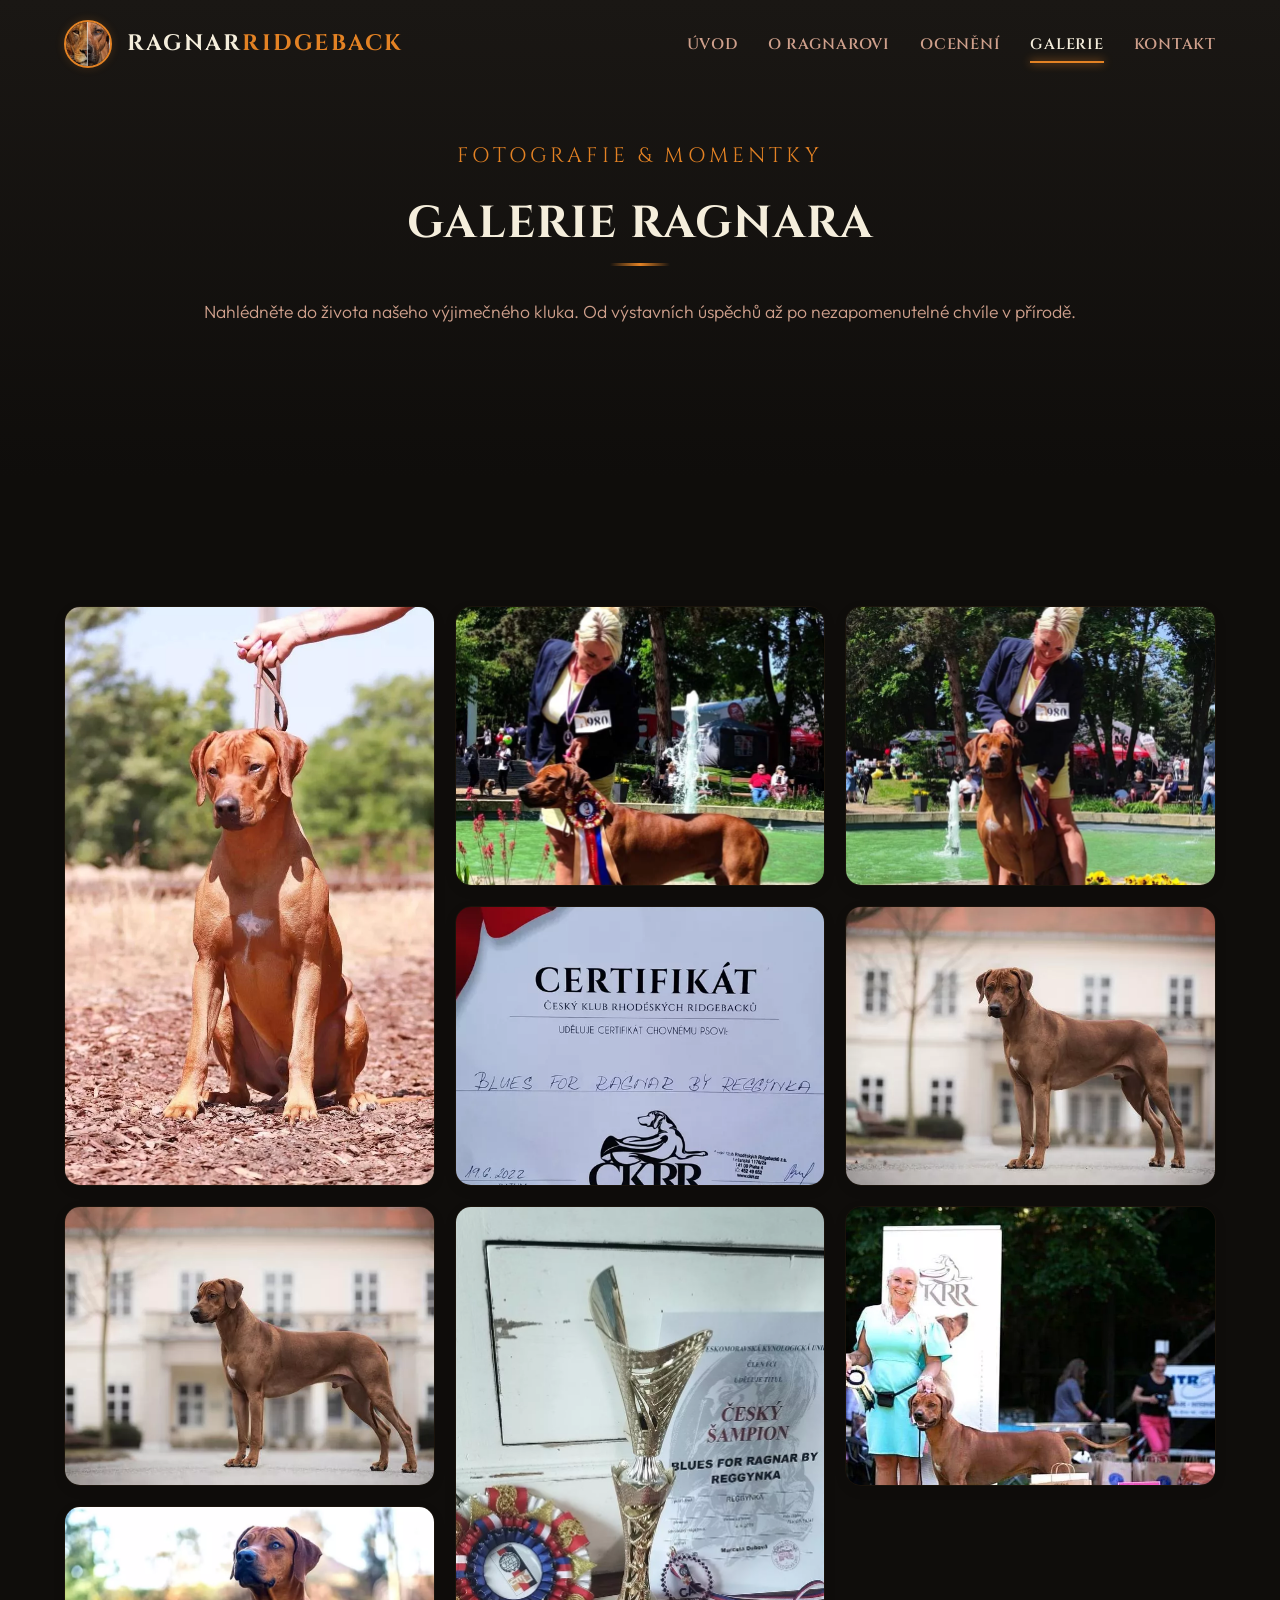
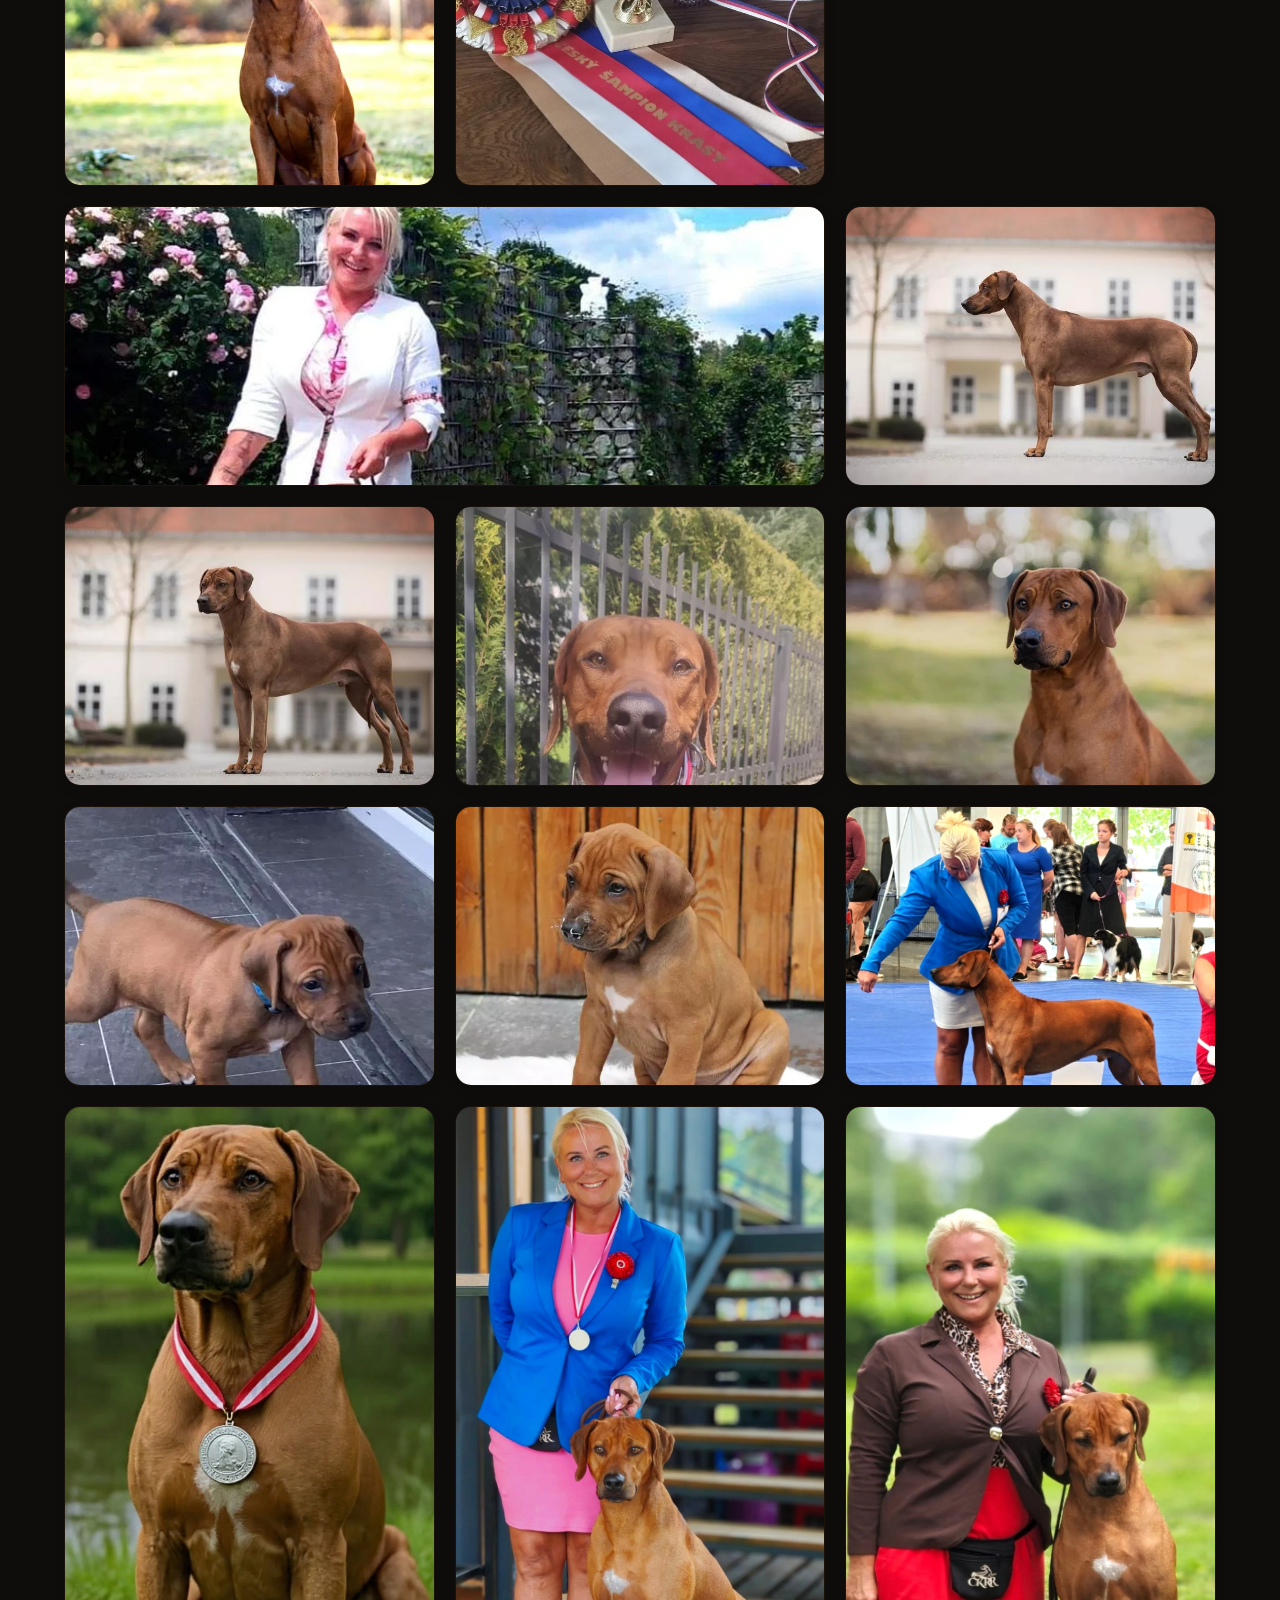
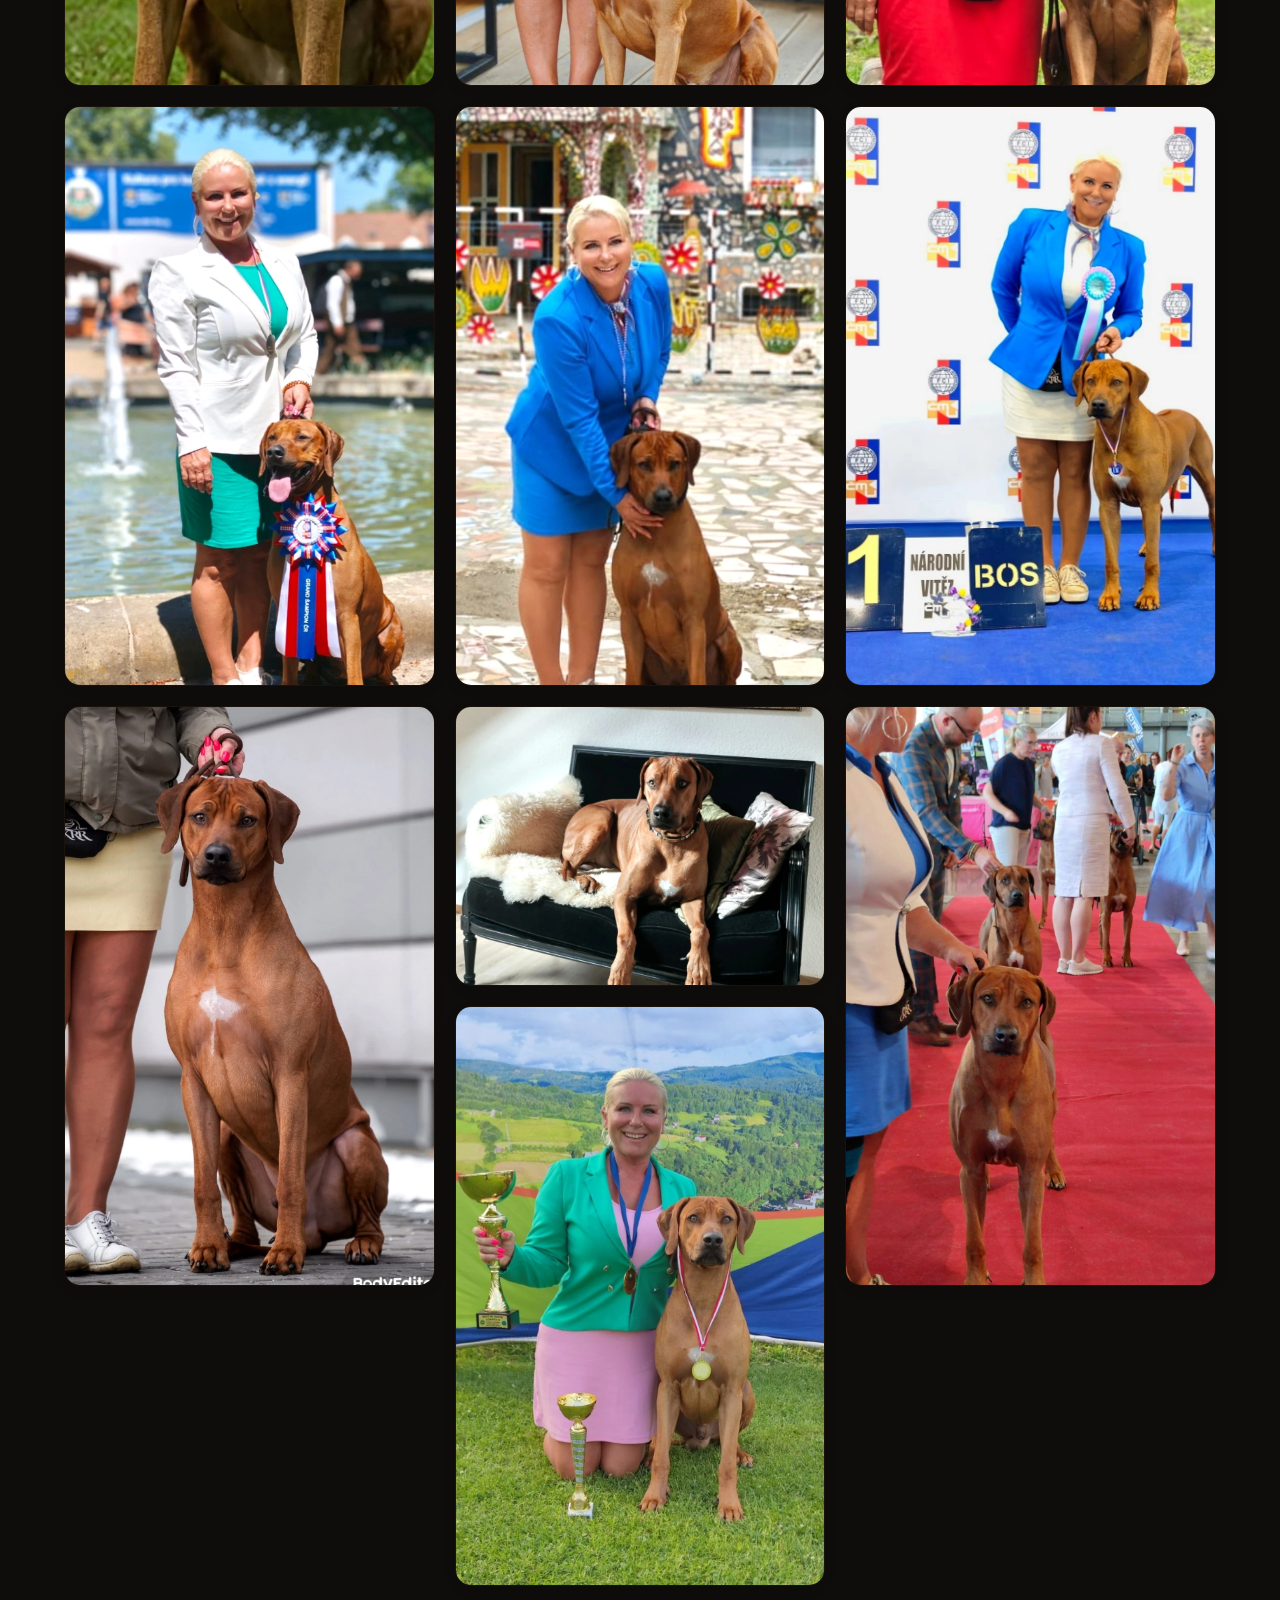
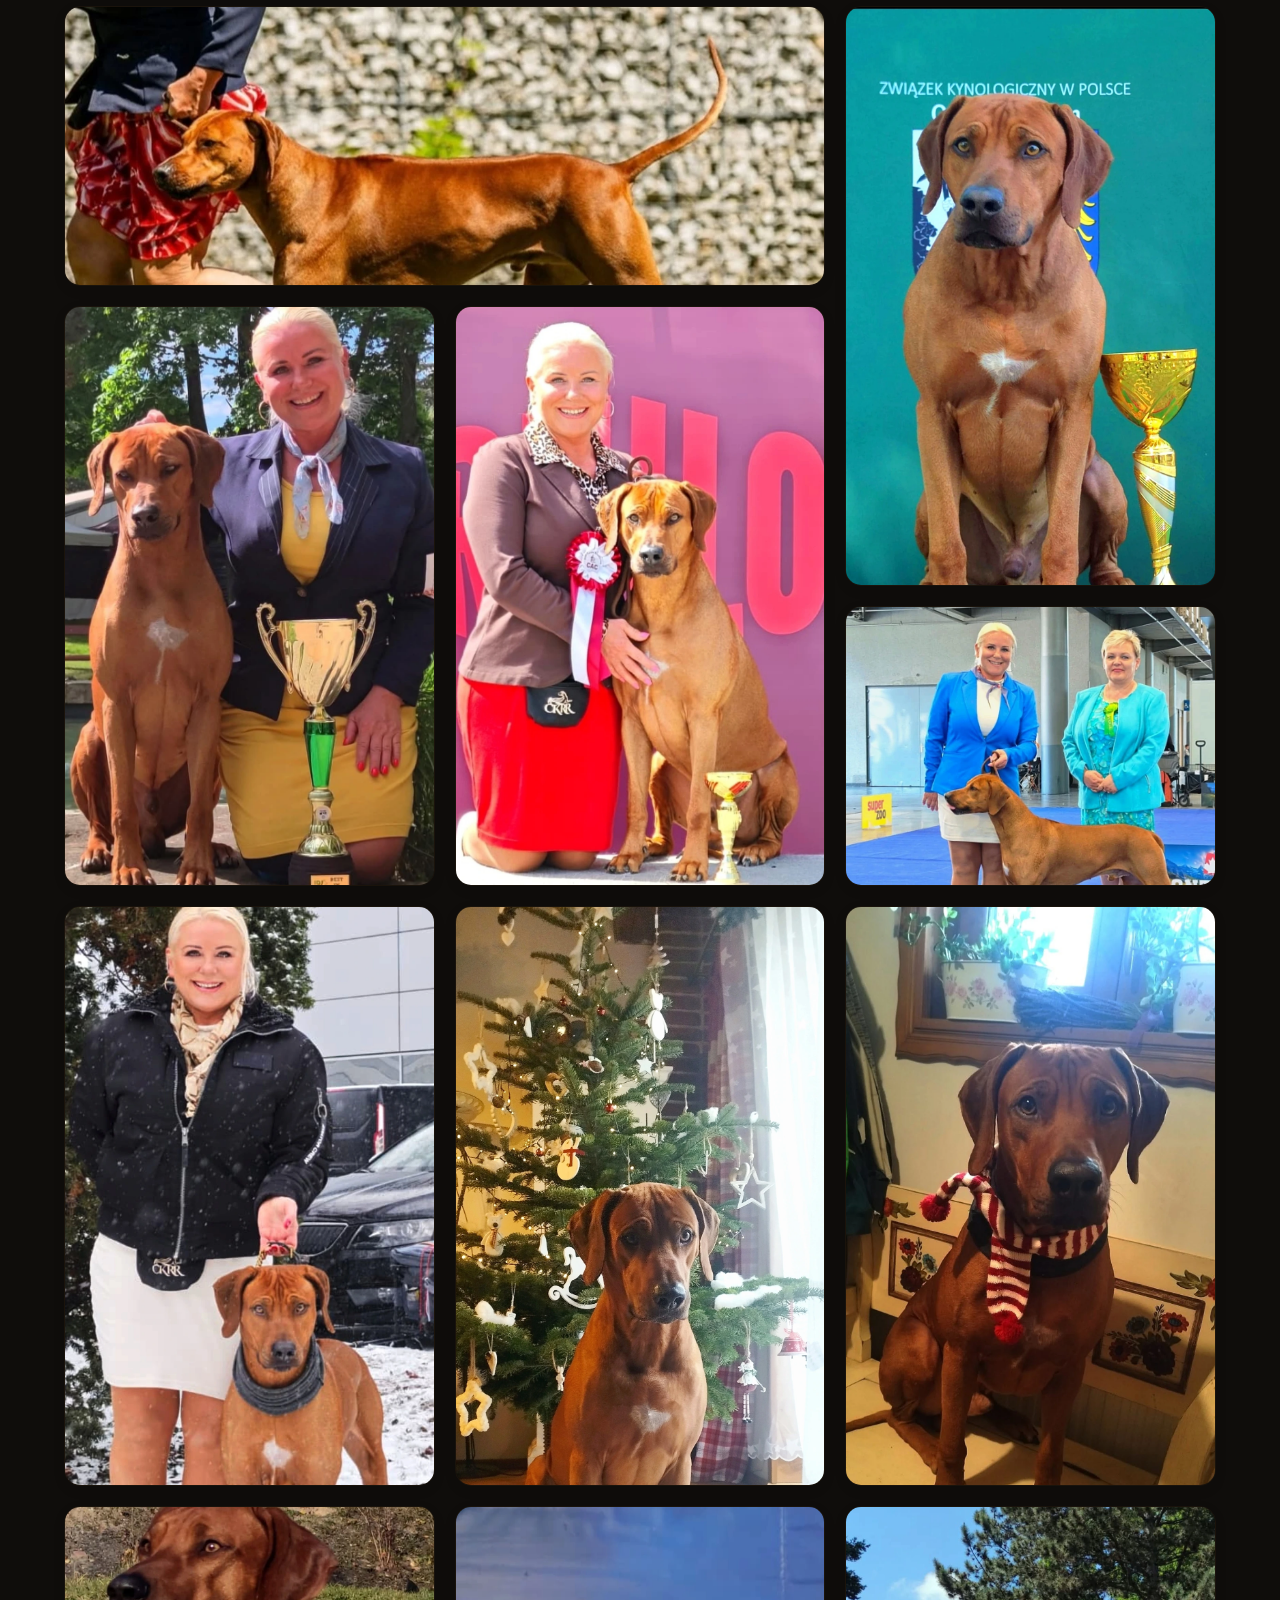
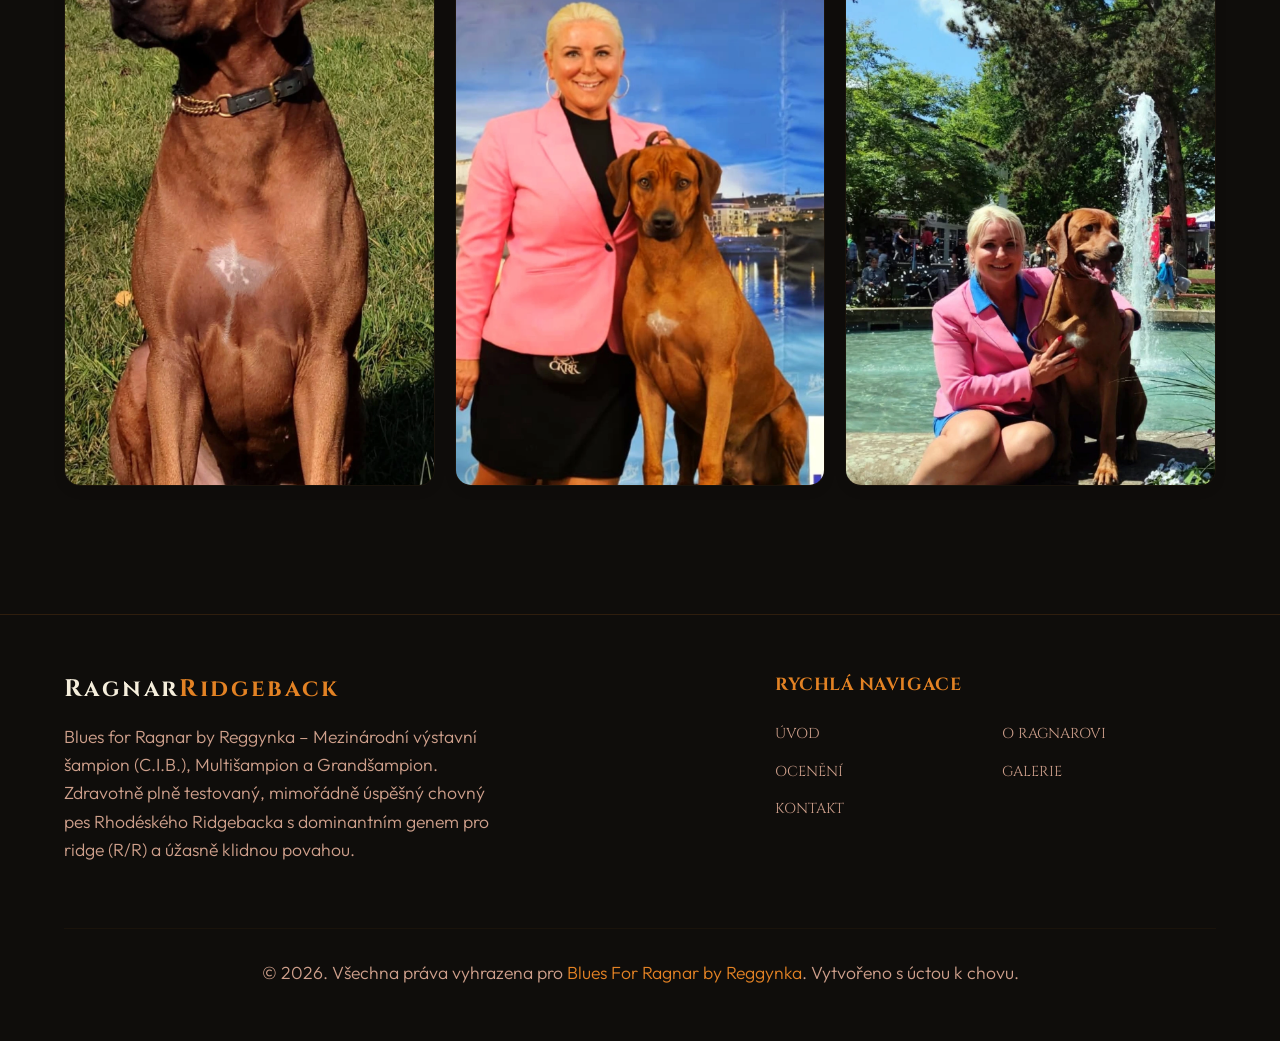
==== commit 447146fb: "Remove duplicate ragnar_diploma_3.webp image and card from gallery" ====
--- a/galerie.html
+++ b/galerie.html
@@ -81,10 +81,6 @@
                     <img src="images/ragnar_diploma_2.webp" alt="Diplom 2" class="gallery-img">
                 </div>
 
-                <div class="gallery-item" data-category="shows">
-                    <img src="images/ragnar_diploma_3.webp" alt="Diplom 3" class="gallery-img">
-                </div>
-
                 <!-- NATURE -->
                 <div class="gallery-item tall" data-category="nature">
                     <img src="images/ragnar_gallery_24.webp" alt="Ragnar na pařezu" class="gallery-img">
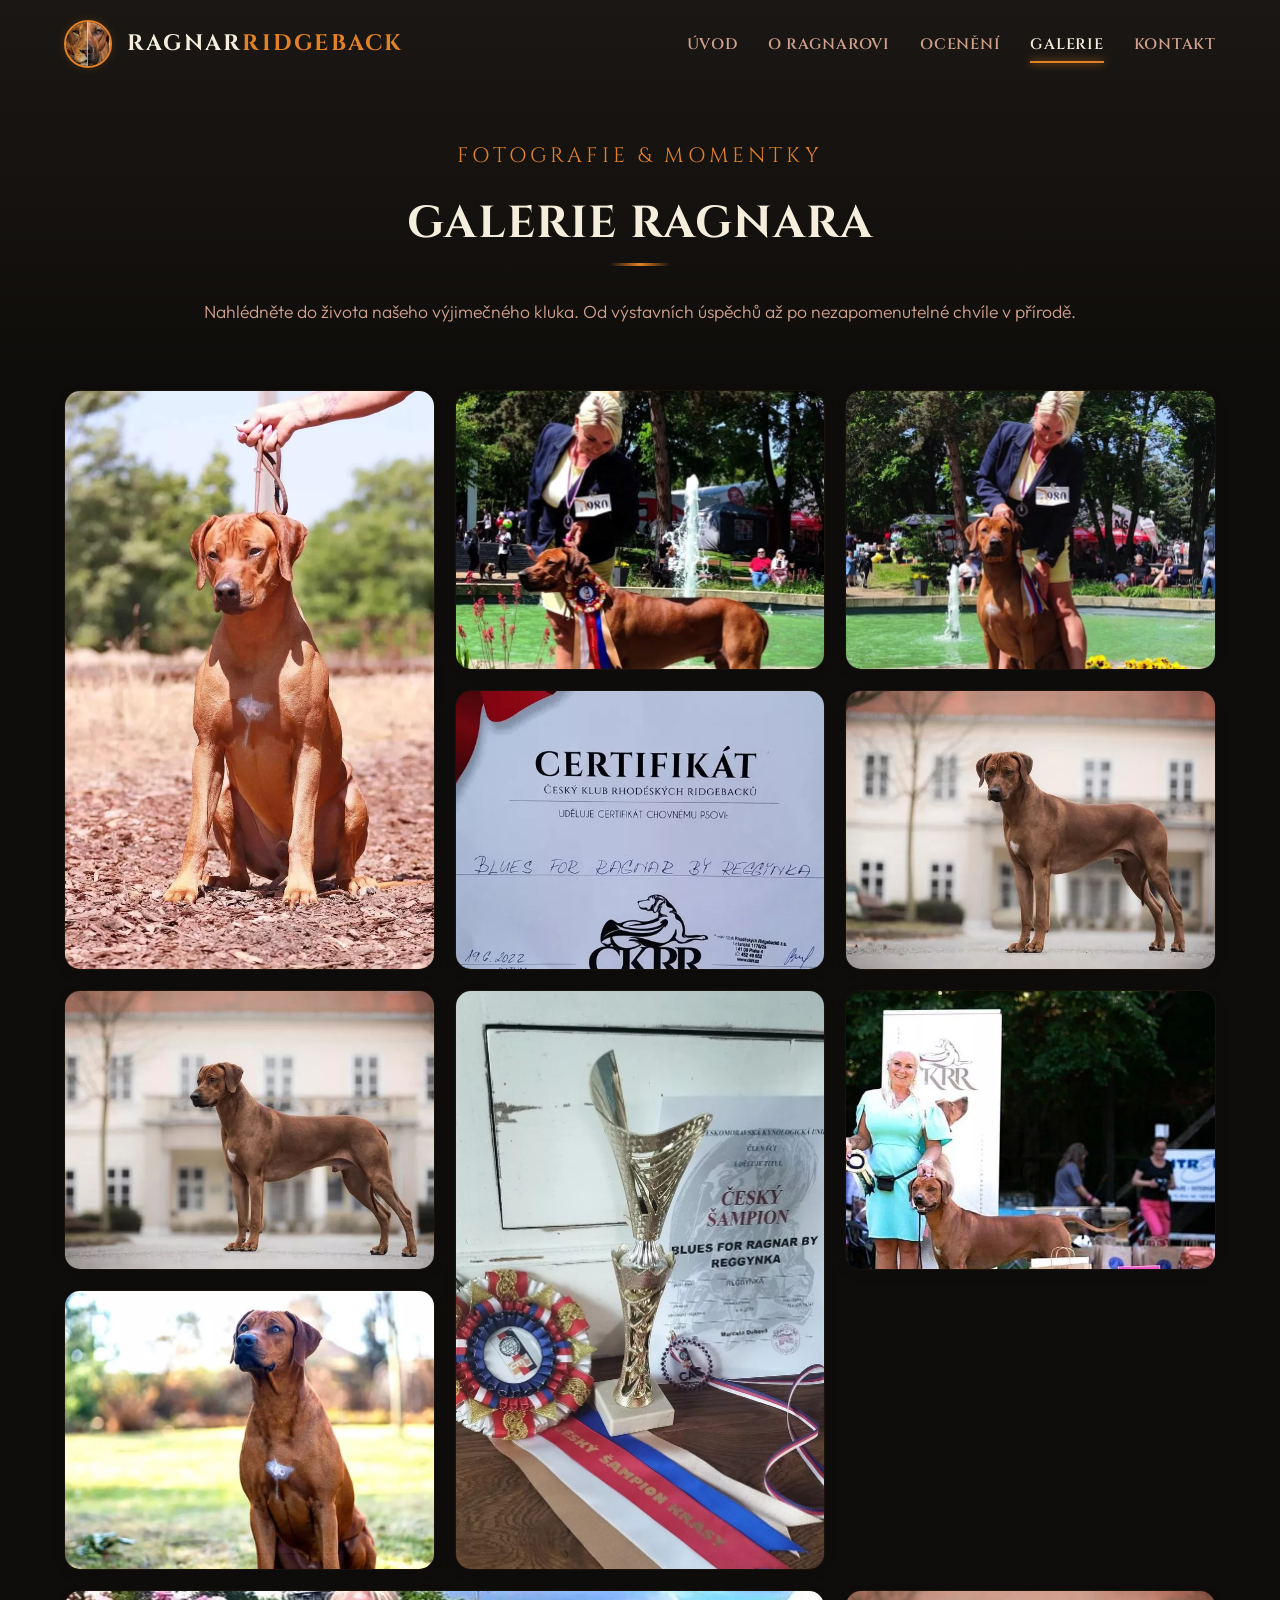
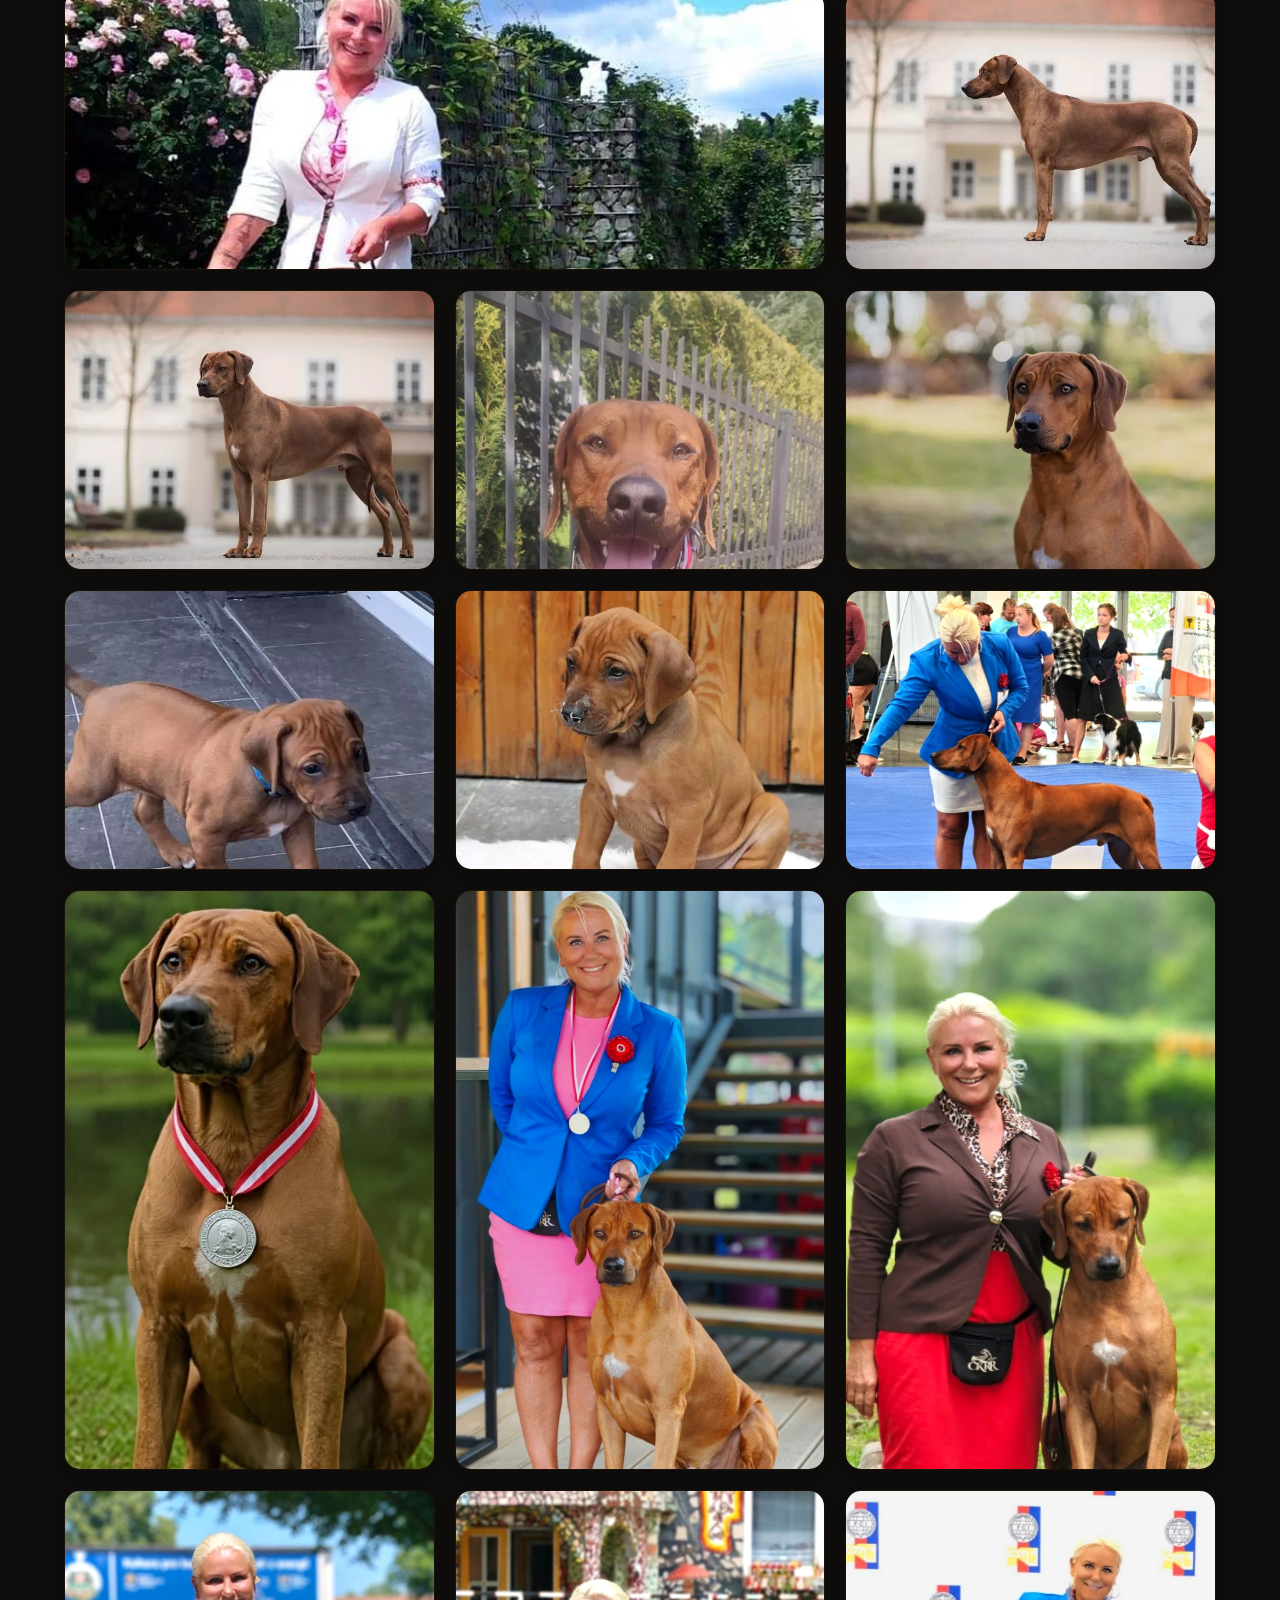
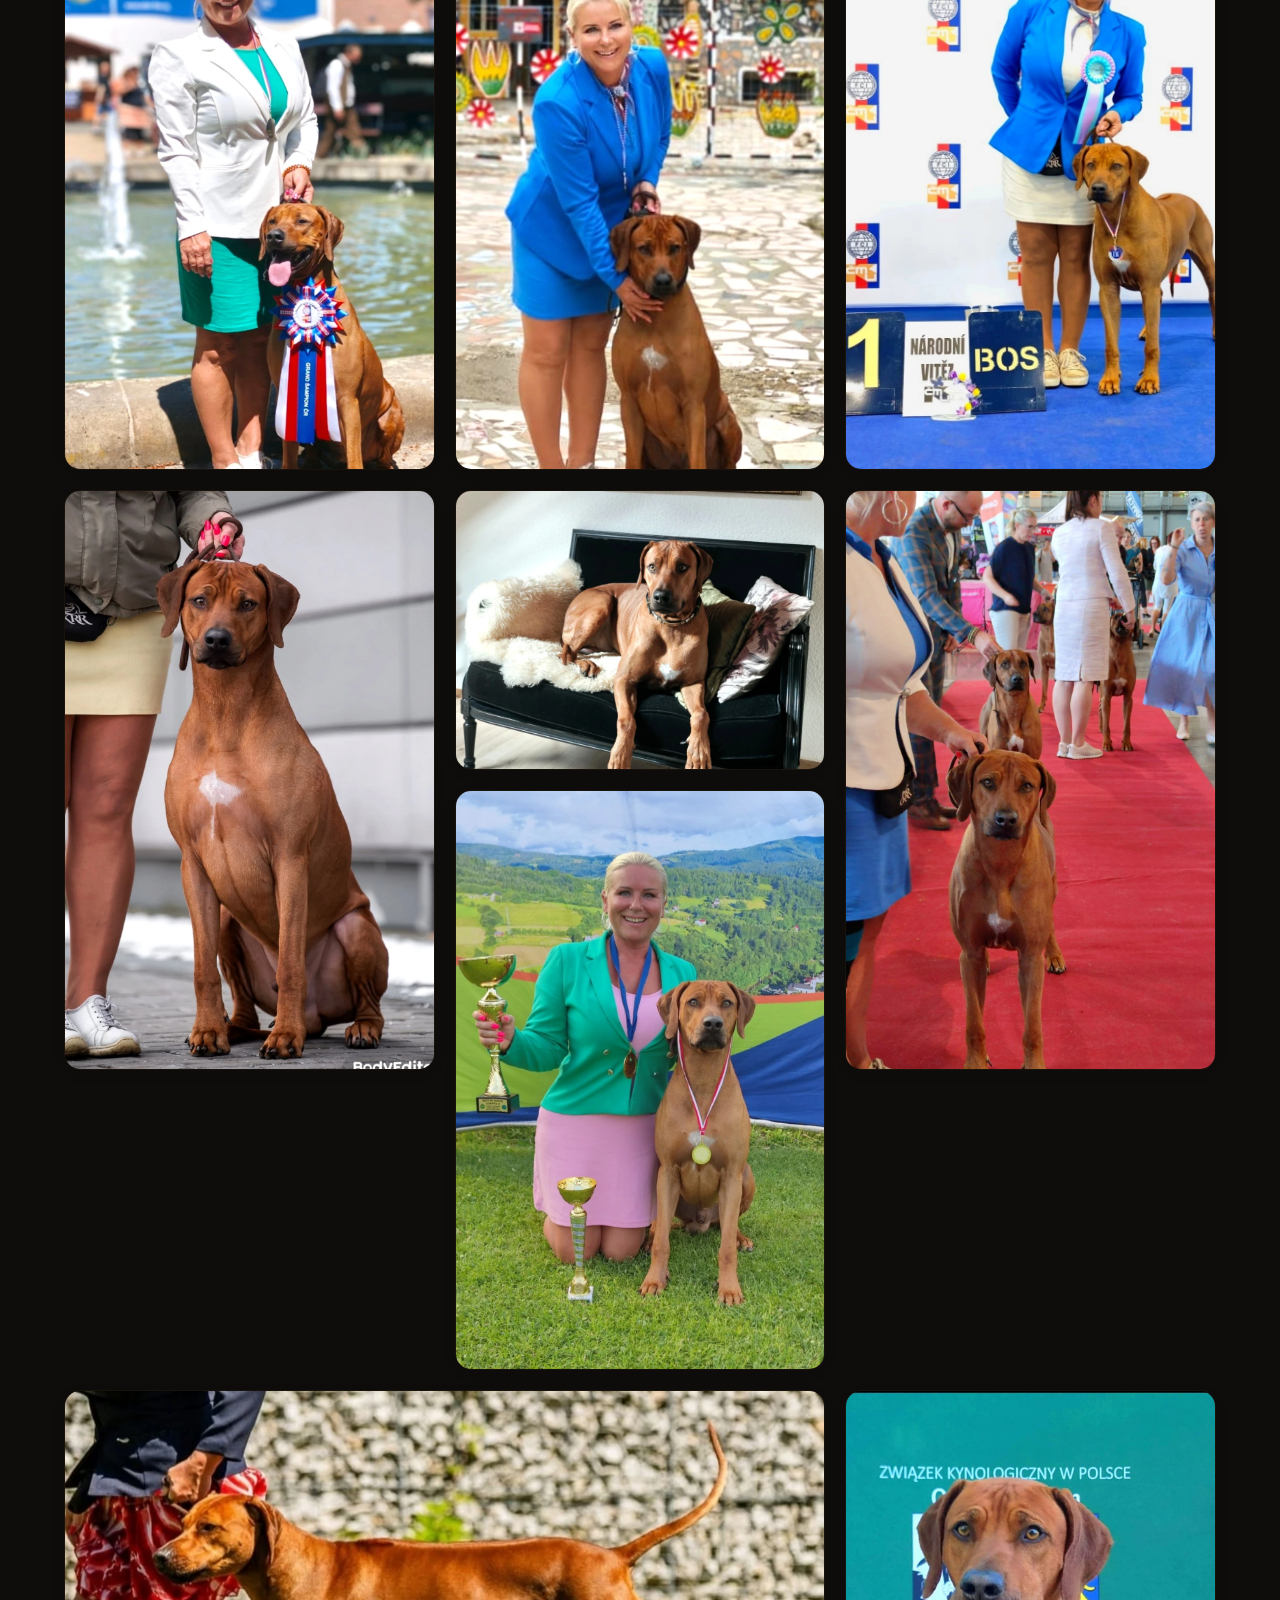
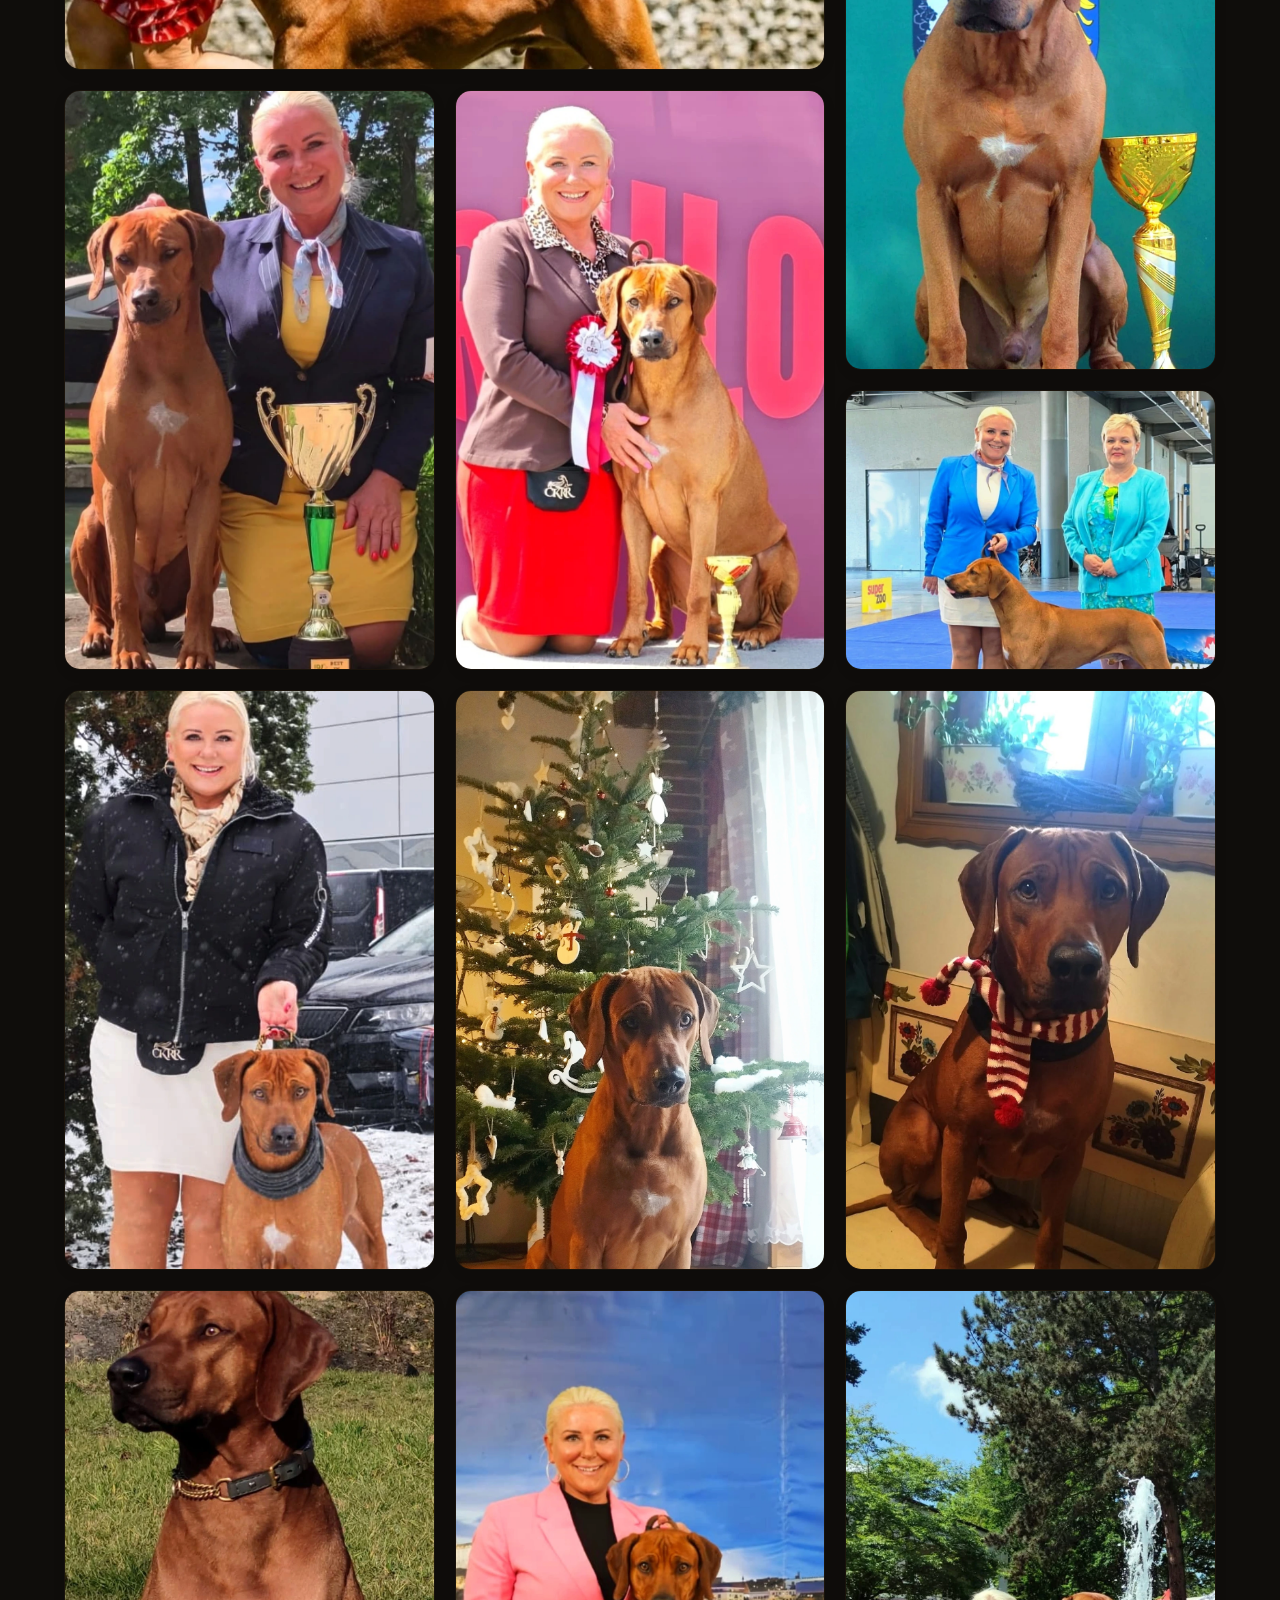
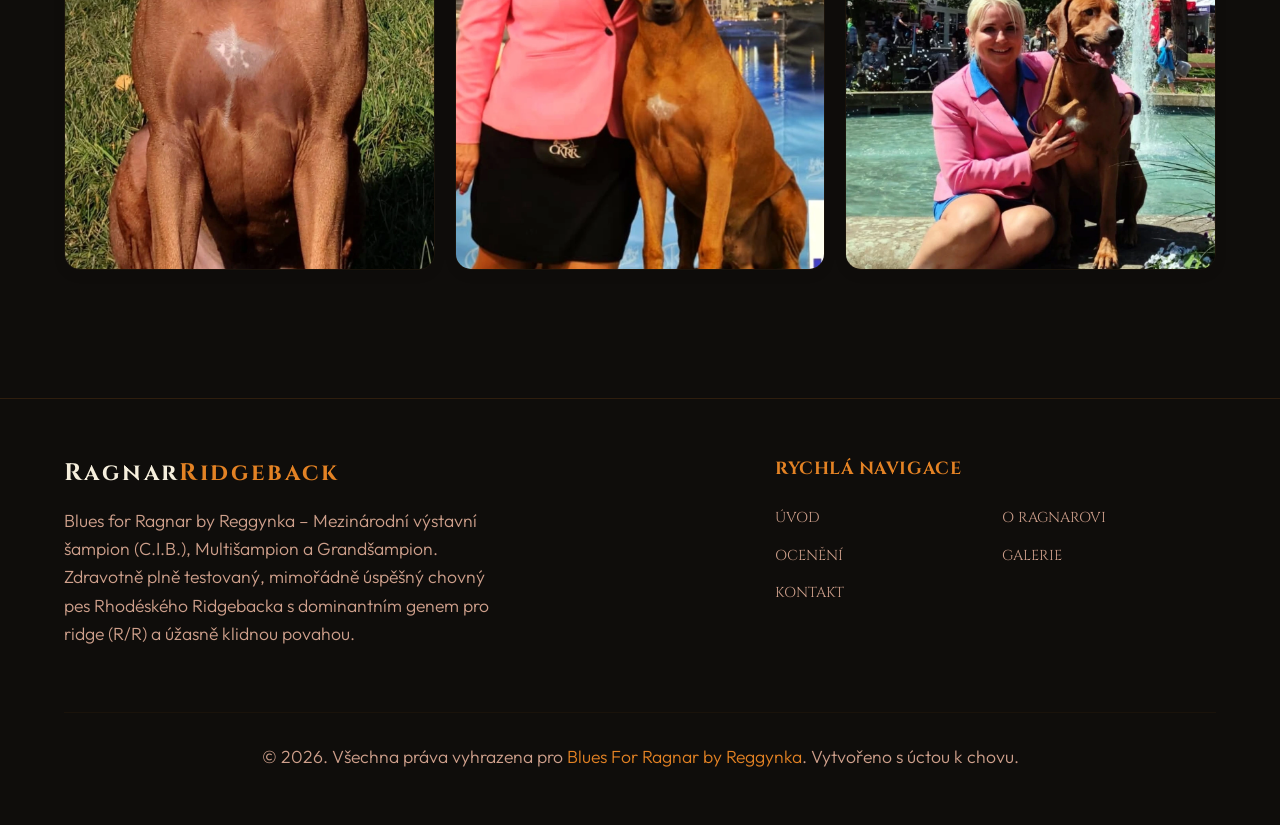
==== commit a1b6cee9: "Fix large vertical layout gaps between hero titles and page content across all other pages" ====
--- a/galerie.html
+++ b/galerie.html
@@ -37,7 +37,7 @@
     </header>
 
     <!-- --- Page Hero --- -->
-    <section class="section" style="padding-top: 140px; background: linear-gradient(180deg, var(--color-bg-surface), var(--color-bg-dark));">
+    <section class="section" style="padding-top: 140px; padding-bottom: 40px; background: linear-gradient(180deg, var(--color-bg-surface), var(--color-bg-dark));">
         <div class="container">
             <div class="health-title-container" style="margin-bottom: 0;">
                 <span class="hero-subtitle">Fotografie & Momentky</span>
@@ -48,7 +48,7 @@
     </section>
 
     <!-- --- Interactive Gallery --- -->
-    <section class="section">
+    <section class="section" style="padding-top: 0;">
         <div class="container">
             <!-- Masonry-like Grid layout -->
             <div class="gallery-grid">
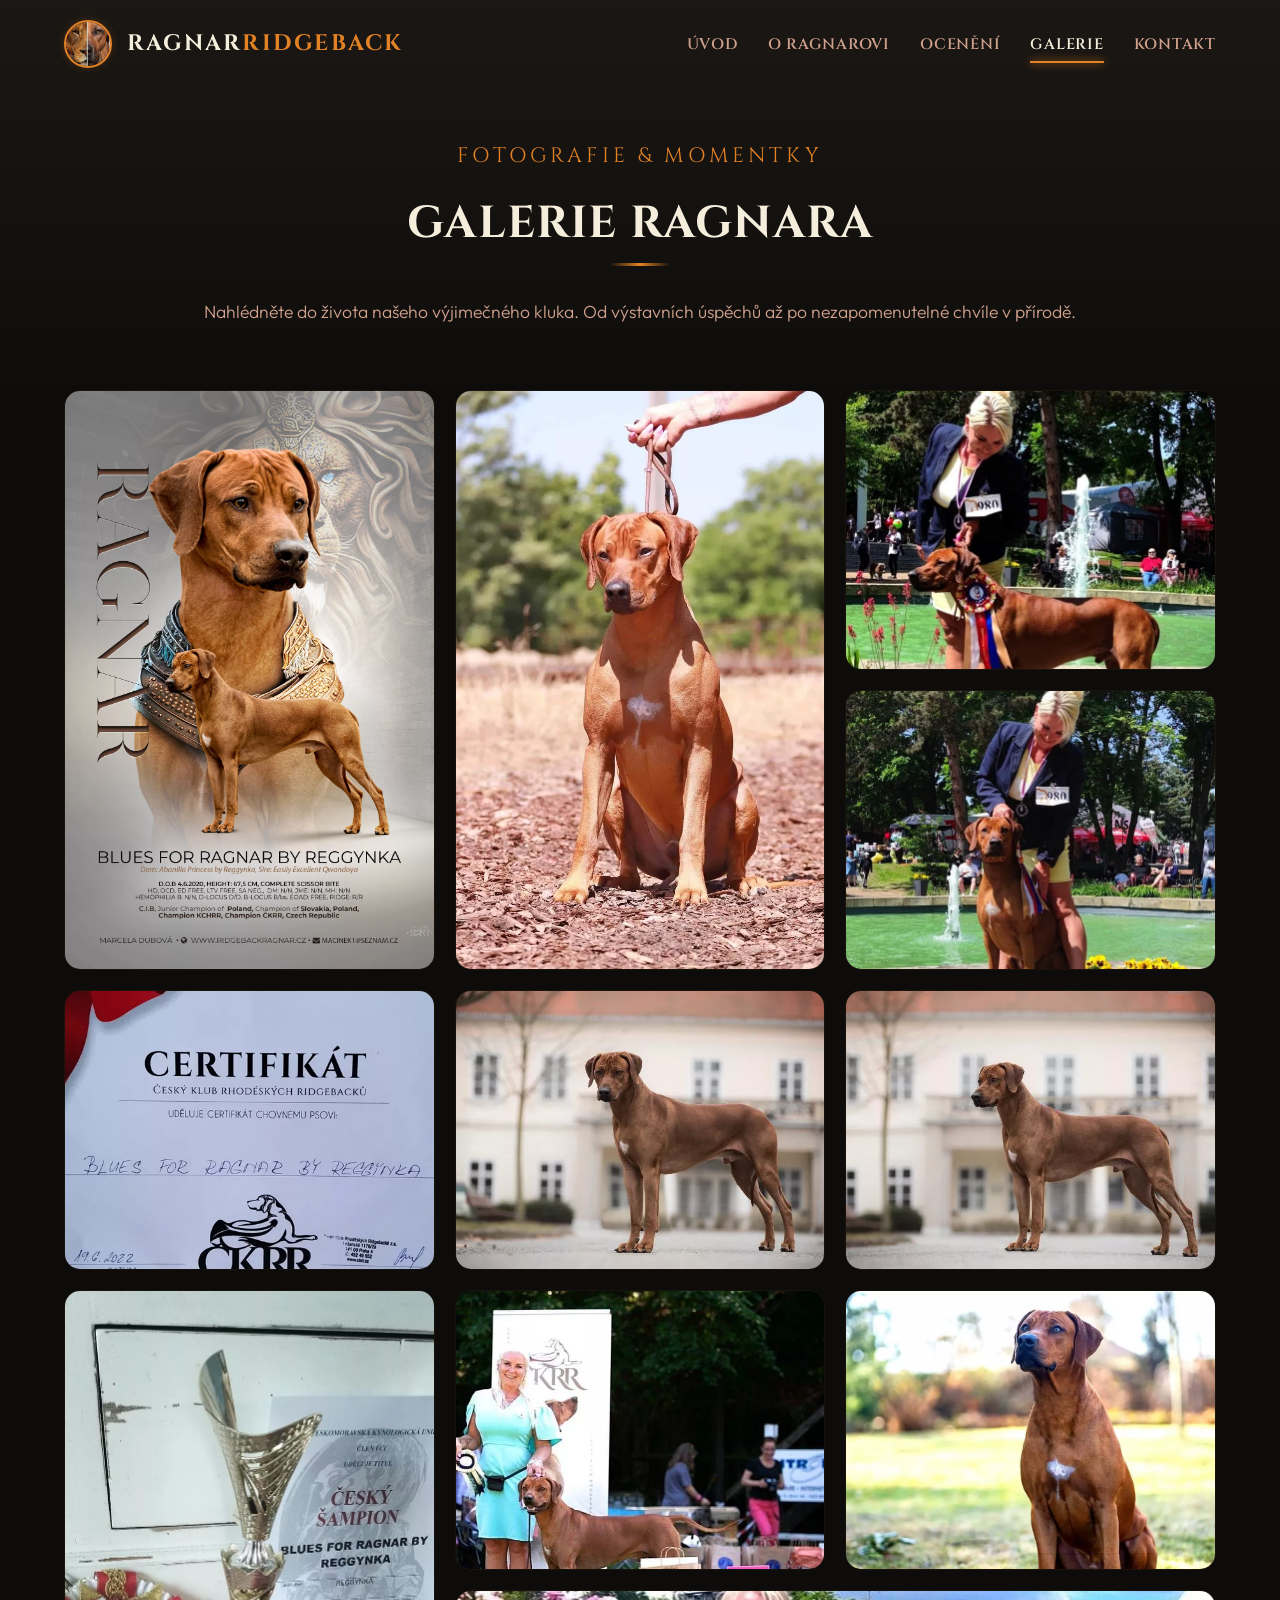
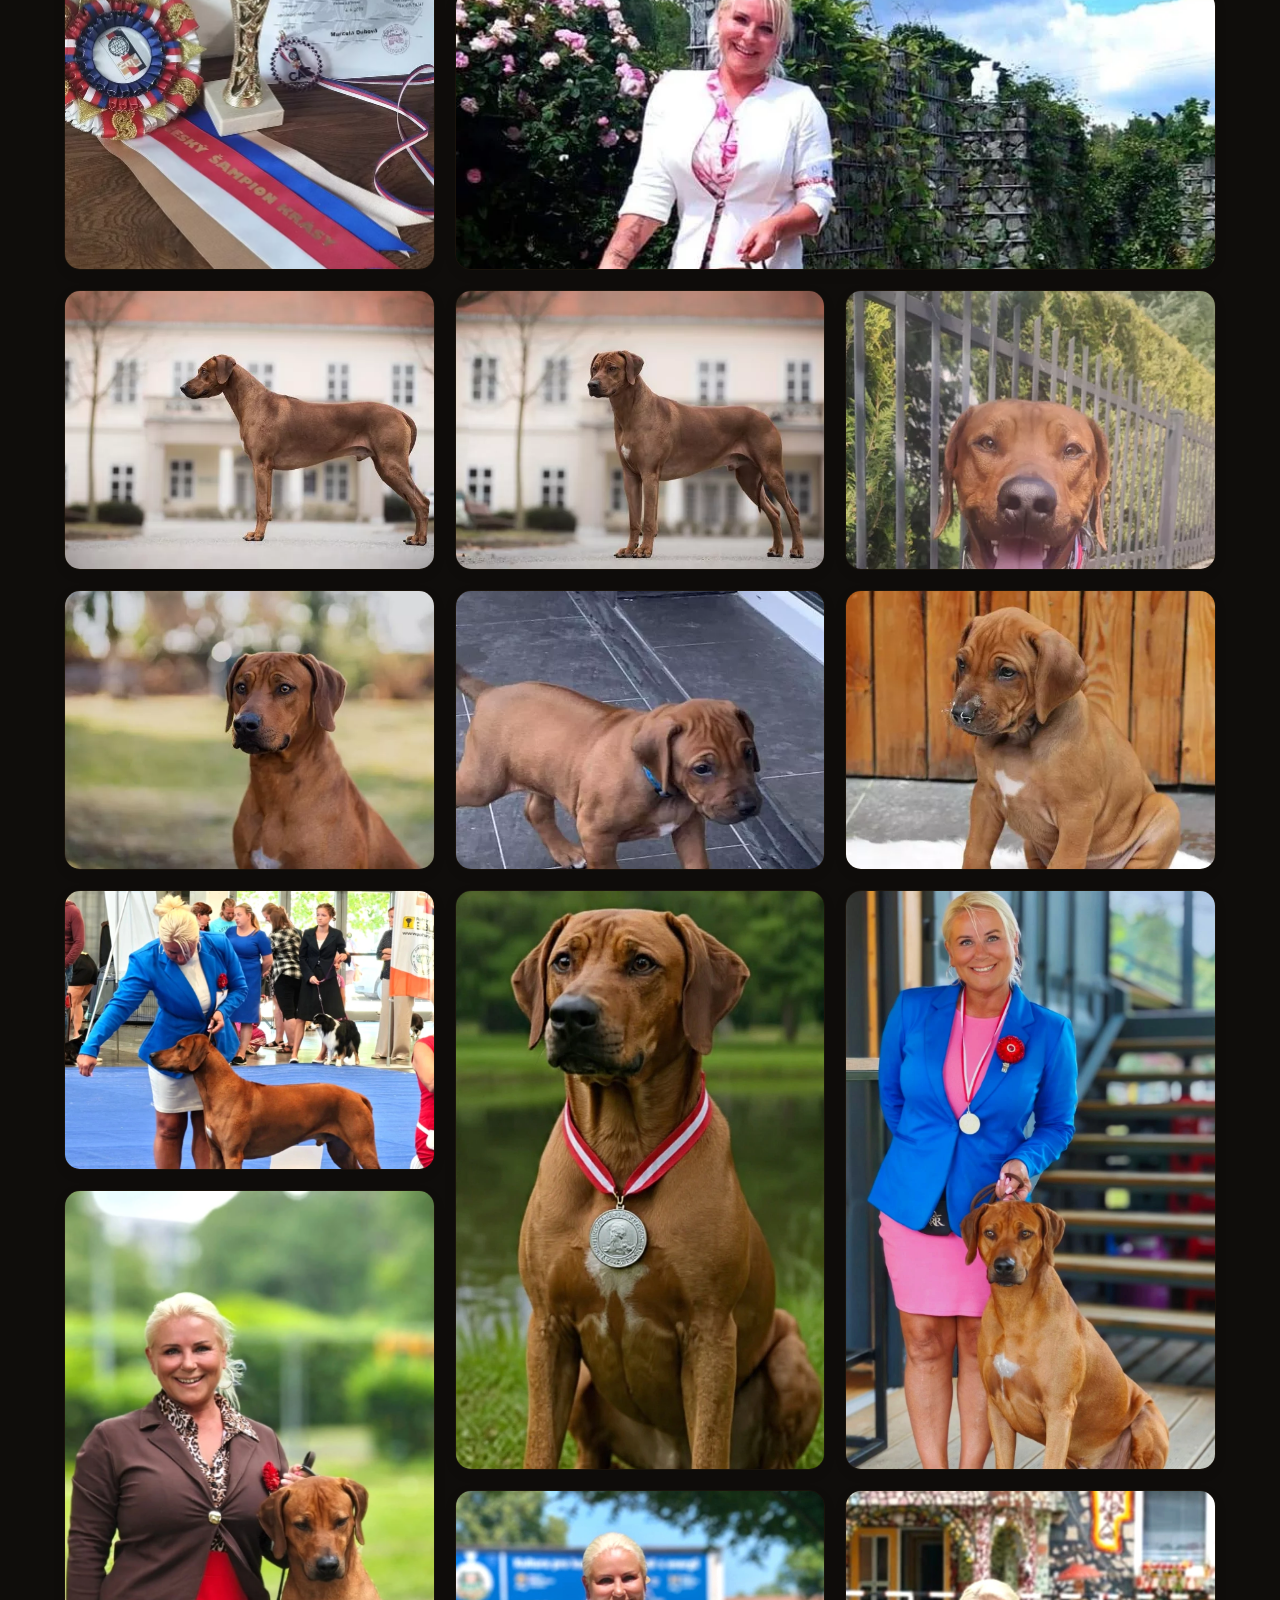
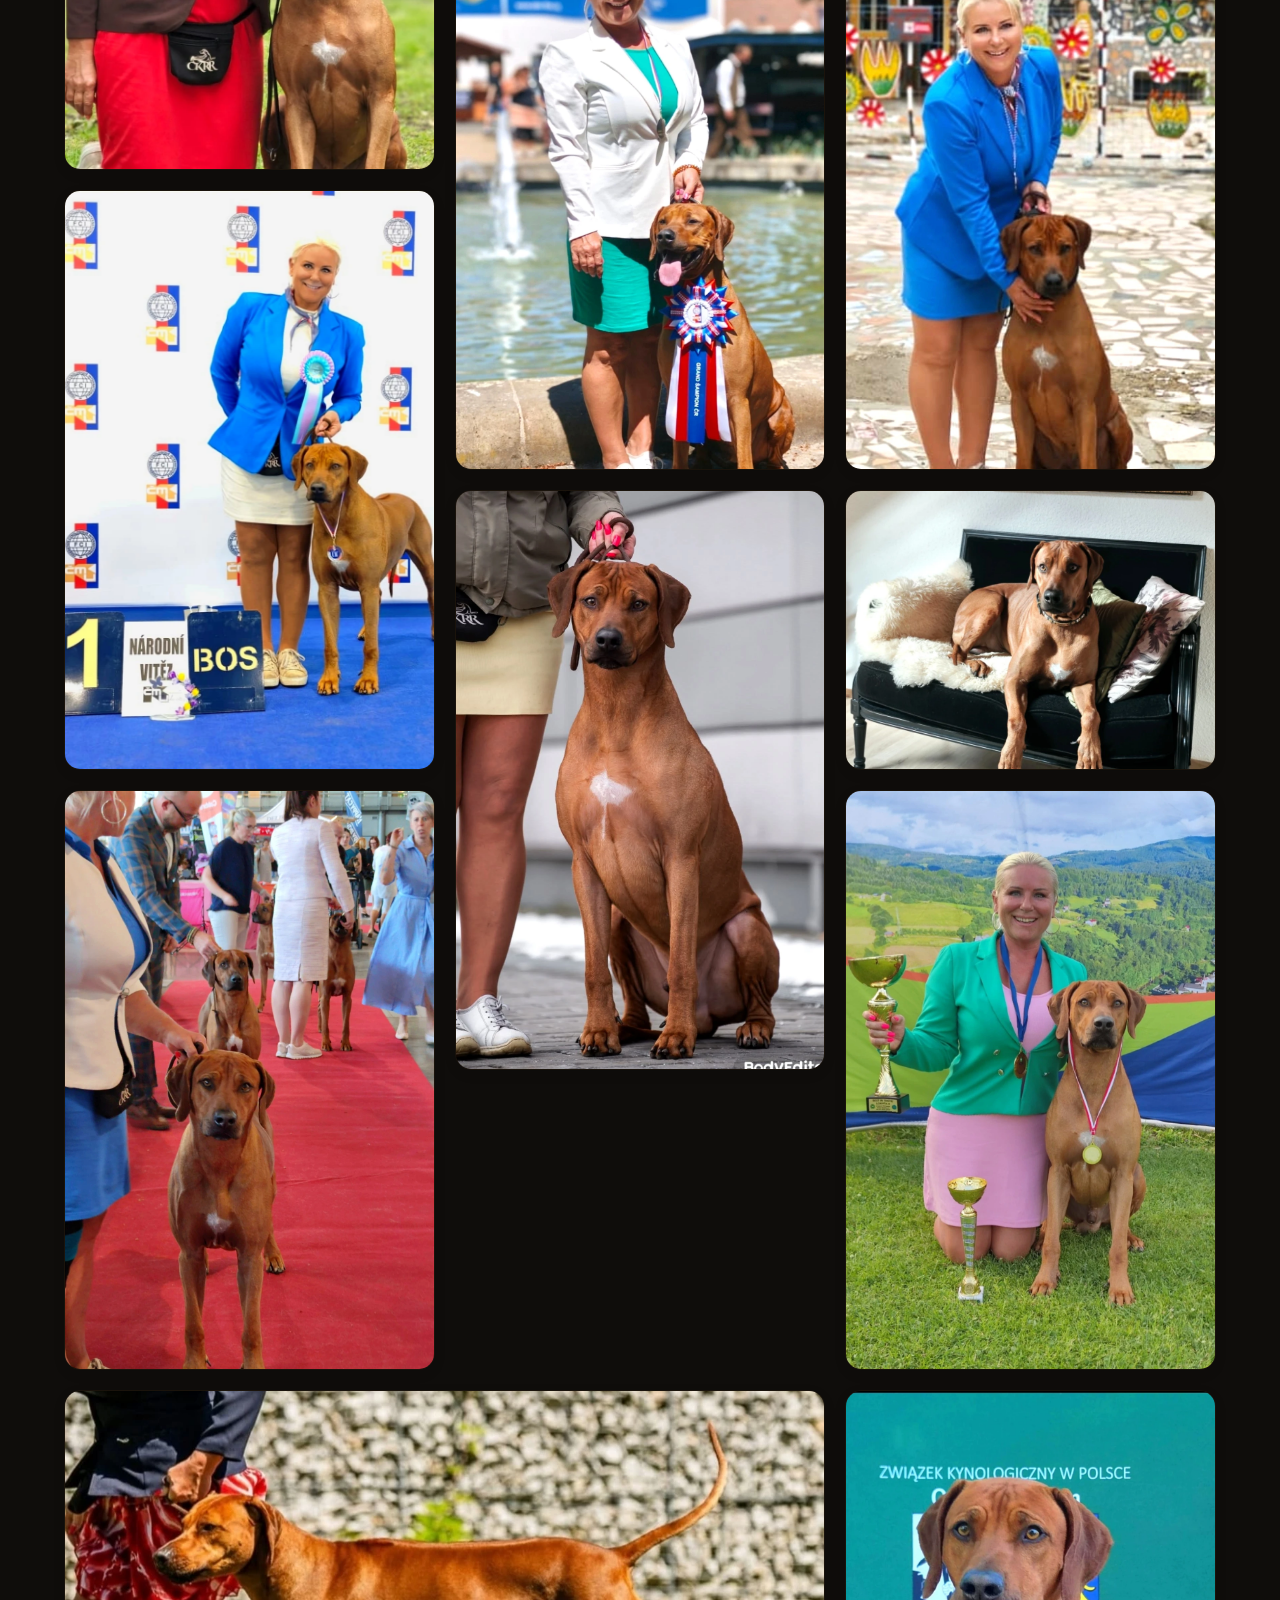
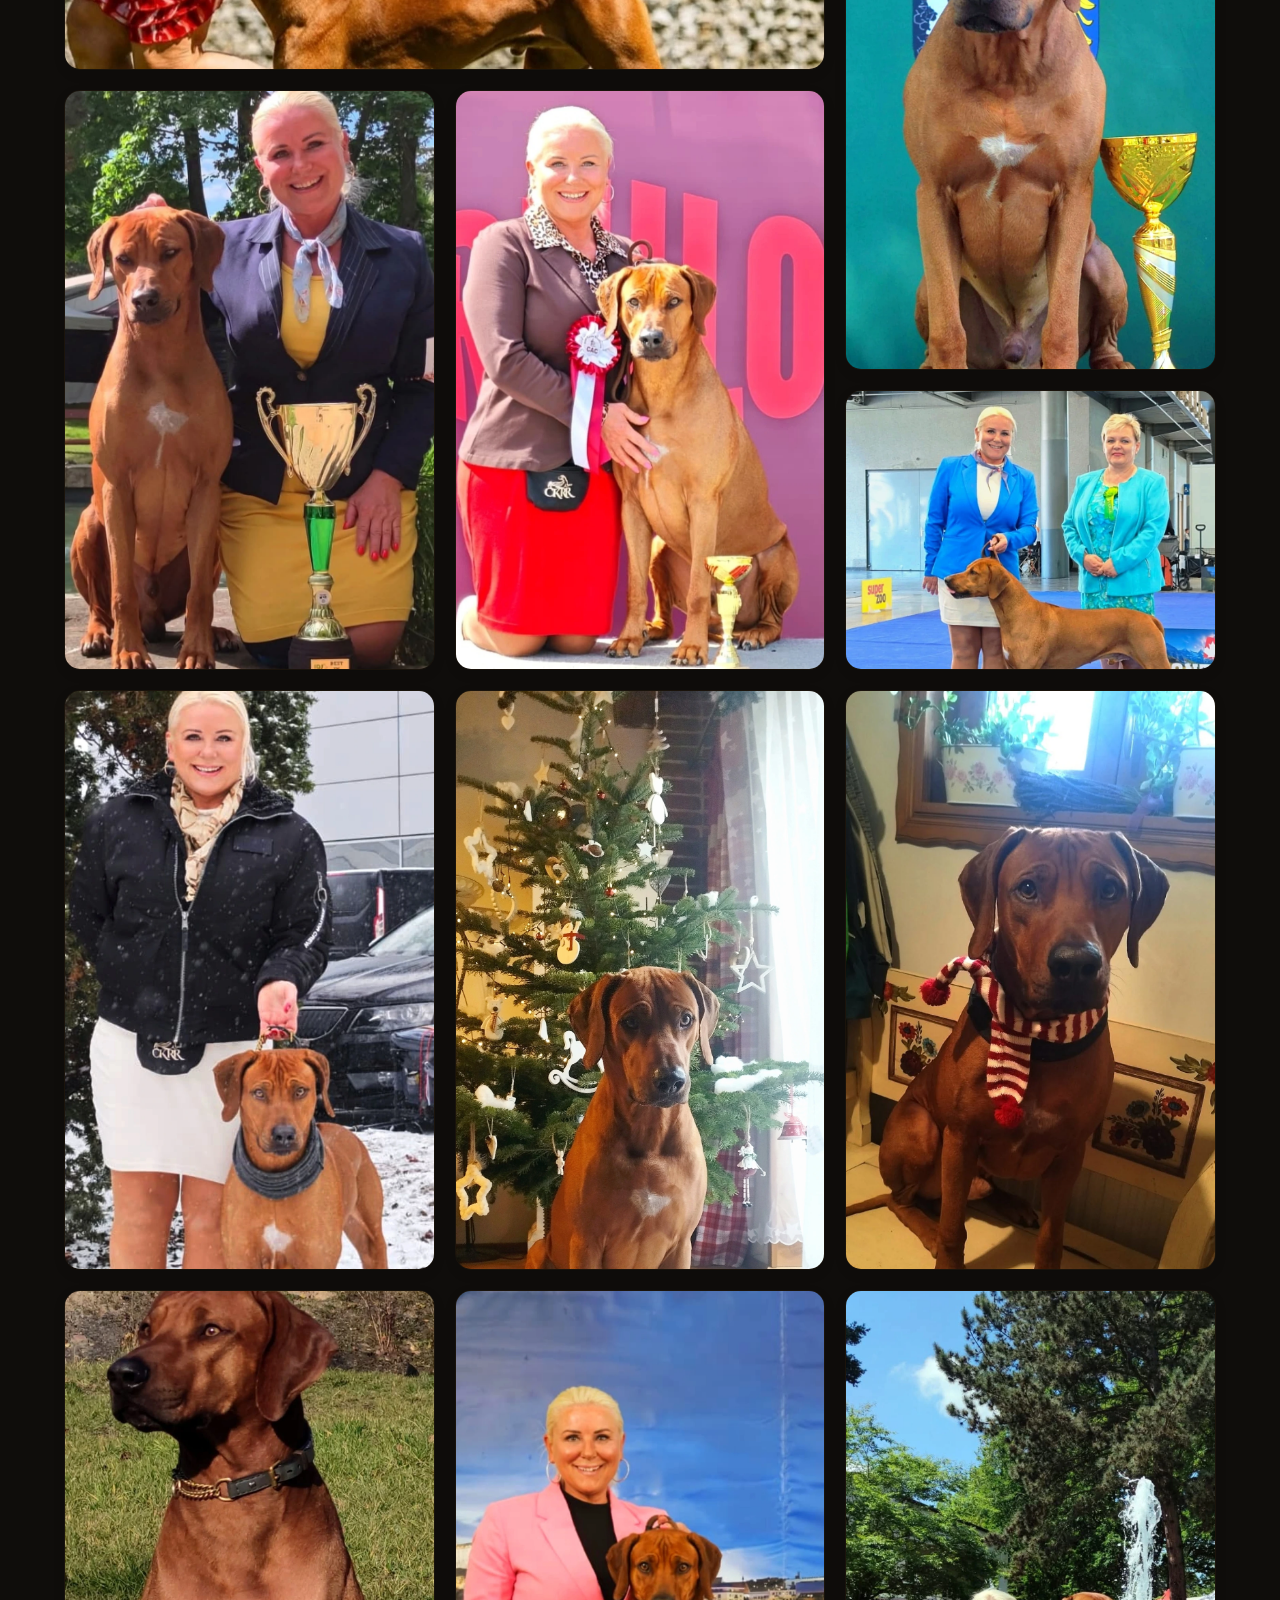
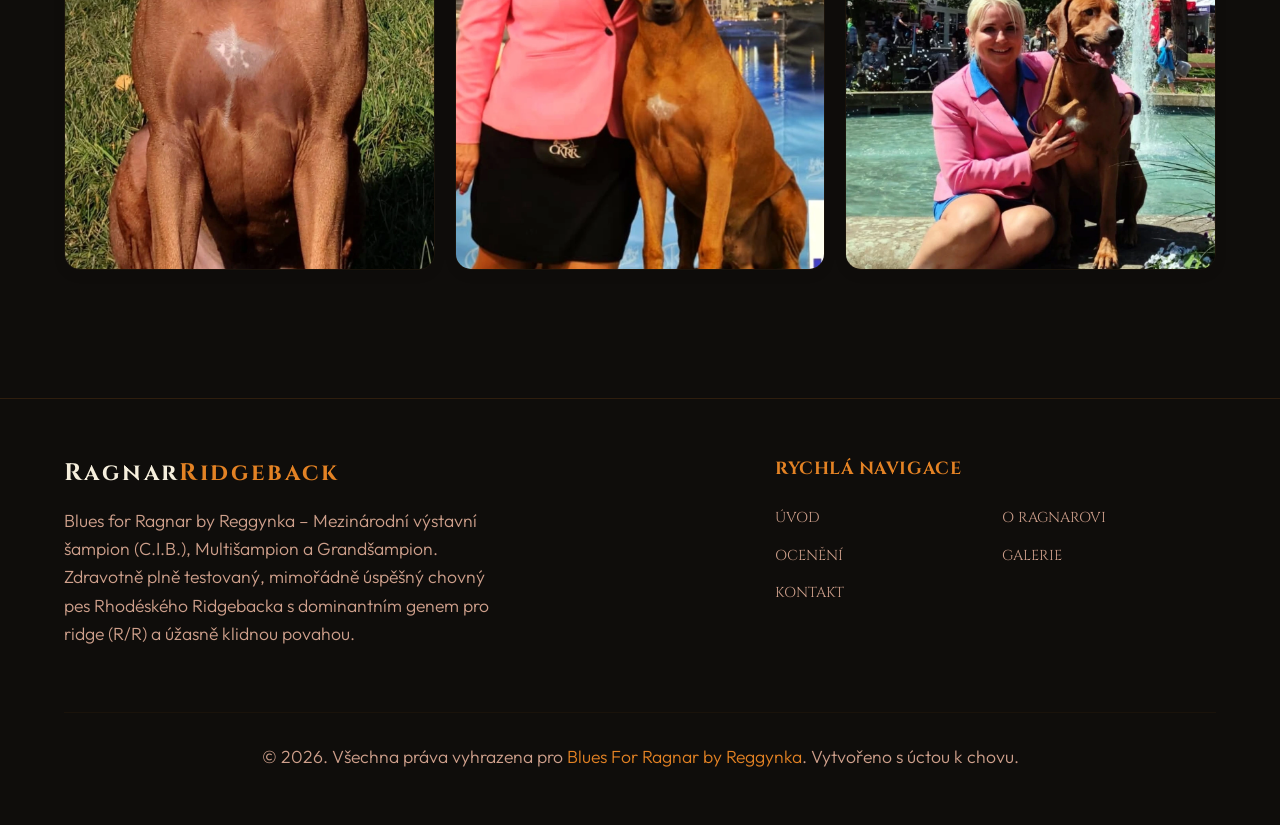
==== commit f342df57: "Add main championship poster to the beginning of the gallery grid" ====
--- a/galerie.html
+++ b/galerie.html
@@ -53,6 +53,11 @@
             <!-- Masonry-like Grid layout -->
             <div class="gallery-grid">
                 
+                <!-- SHOWS (MAIN POSTER) -->
+                <div class="gallery-item tall" data-category="shows">
+                    <img src="images/ragnar_big_poster.webp" alt="Blues For Ragnar - Šampion Plakát" class="gallery-img">
+                </div>
+                
                 <!-- SHOWS -->
                 <div class="gallery-item tall" data-category="shows">
                     <img src="images/ragnar_gallery_6.webp" alt="Trophy & awards" class="gallery-img">
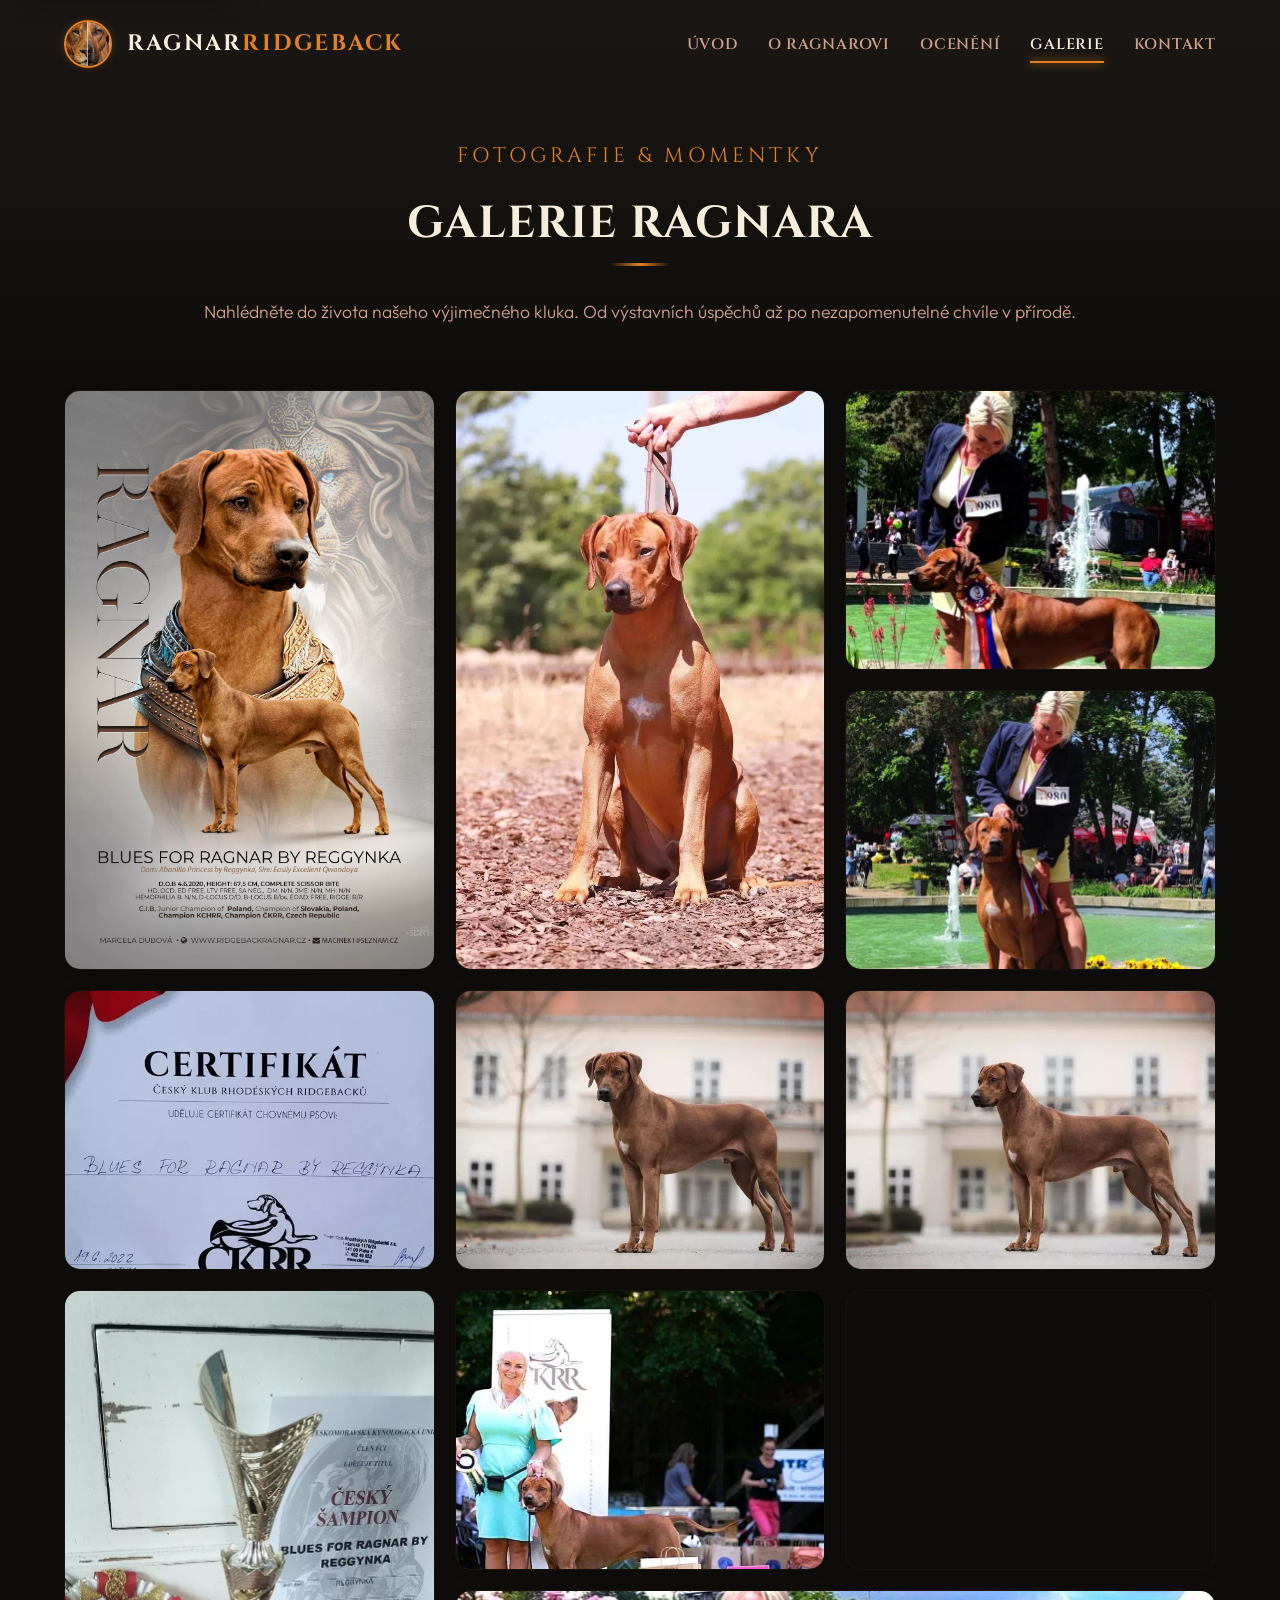
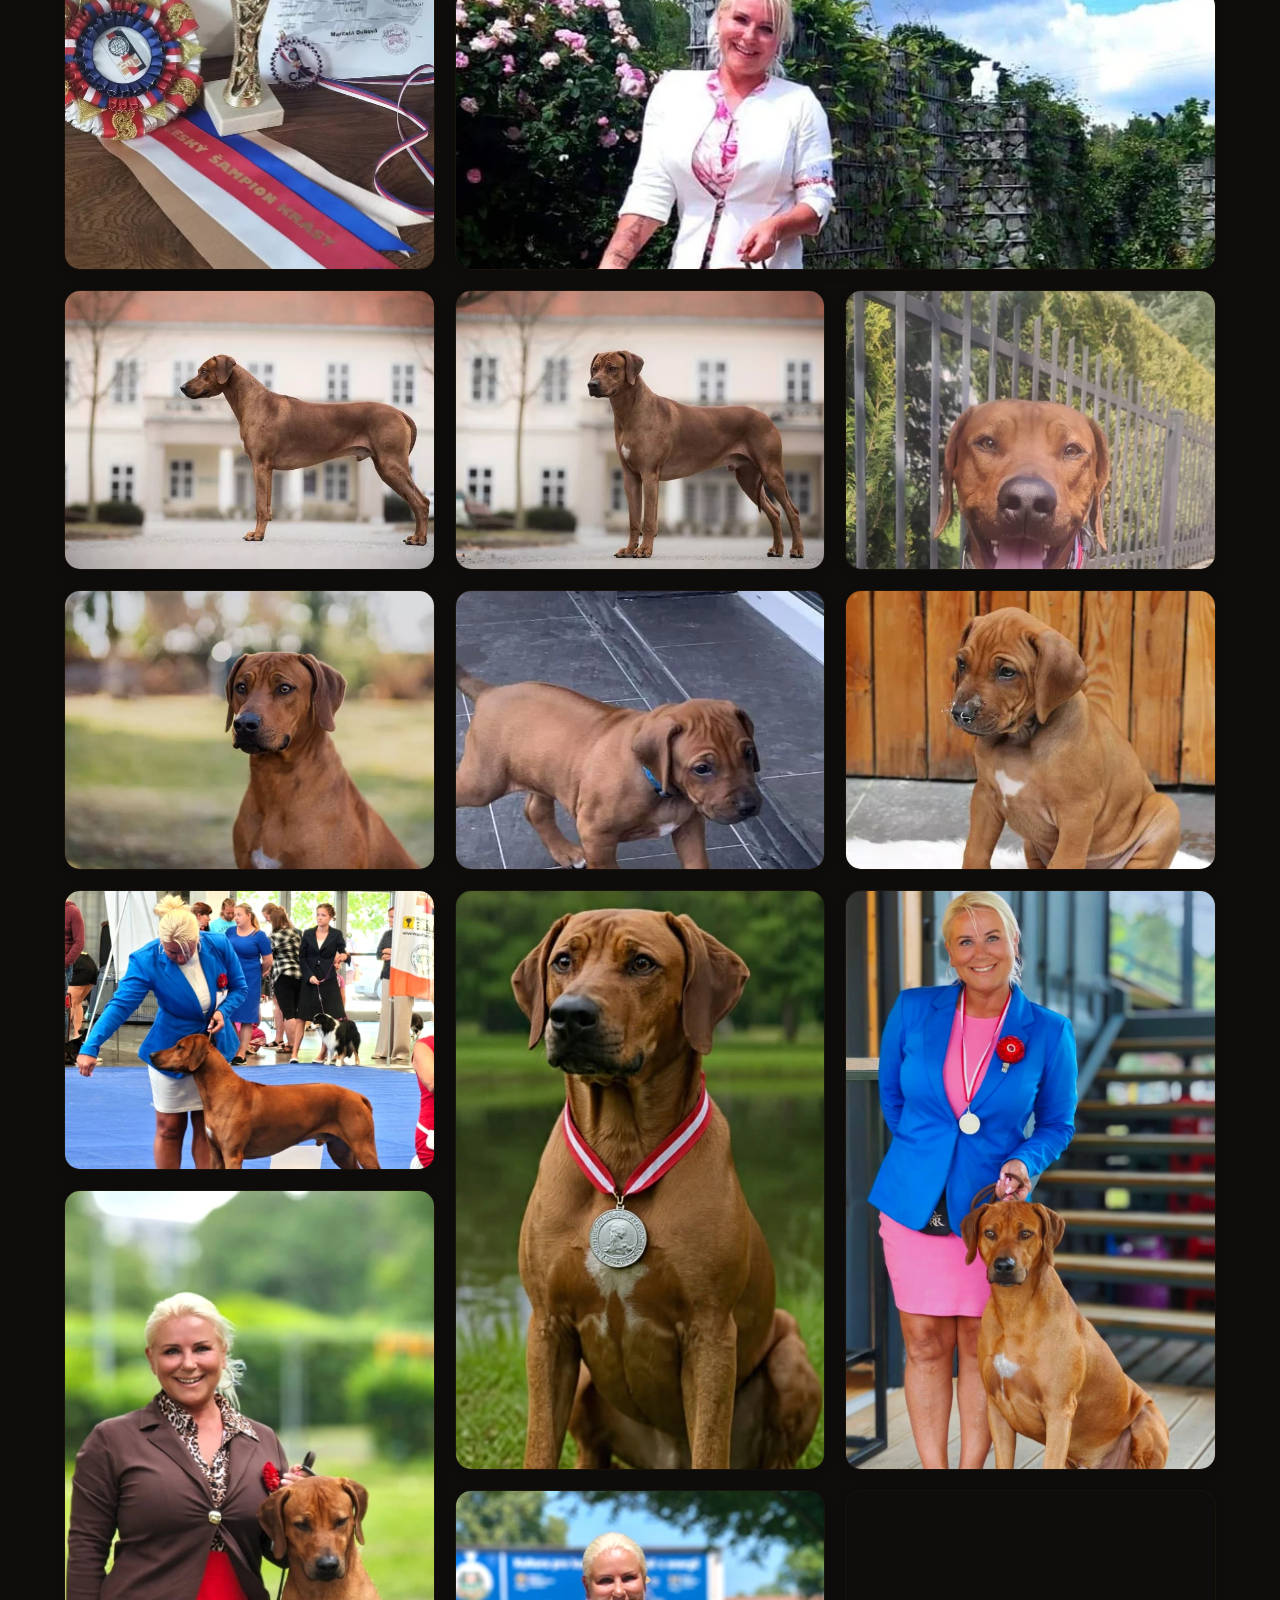
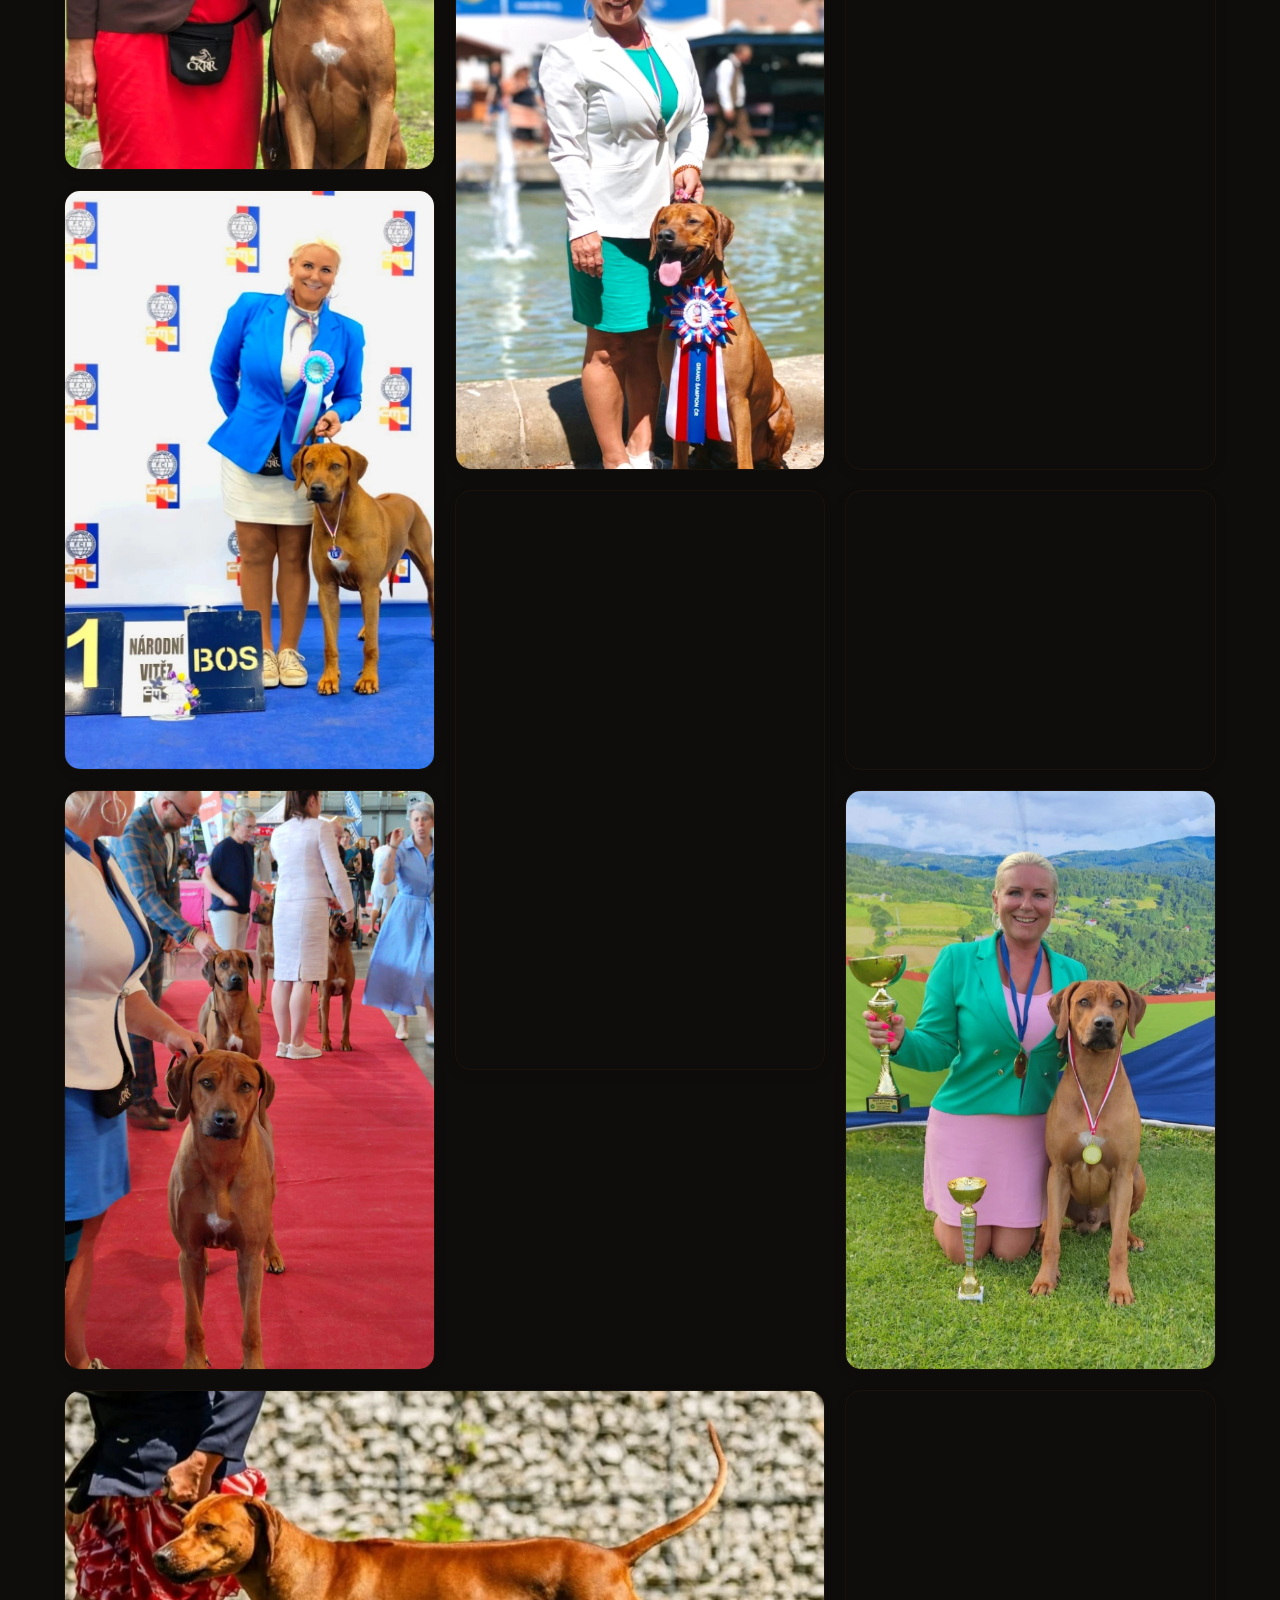
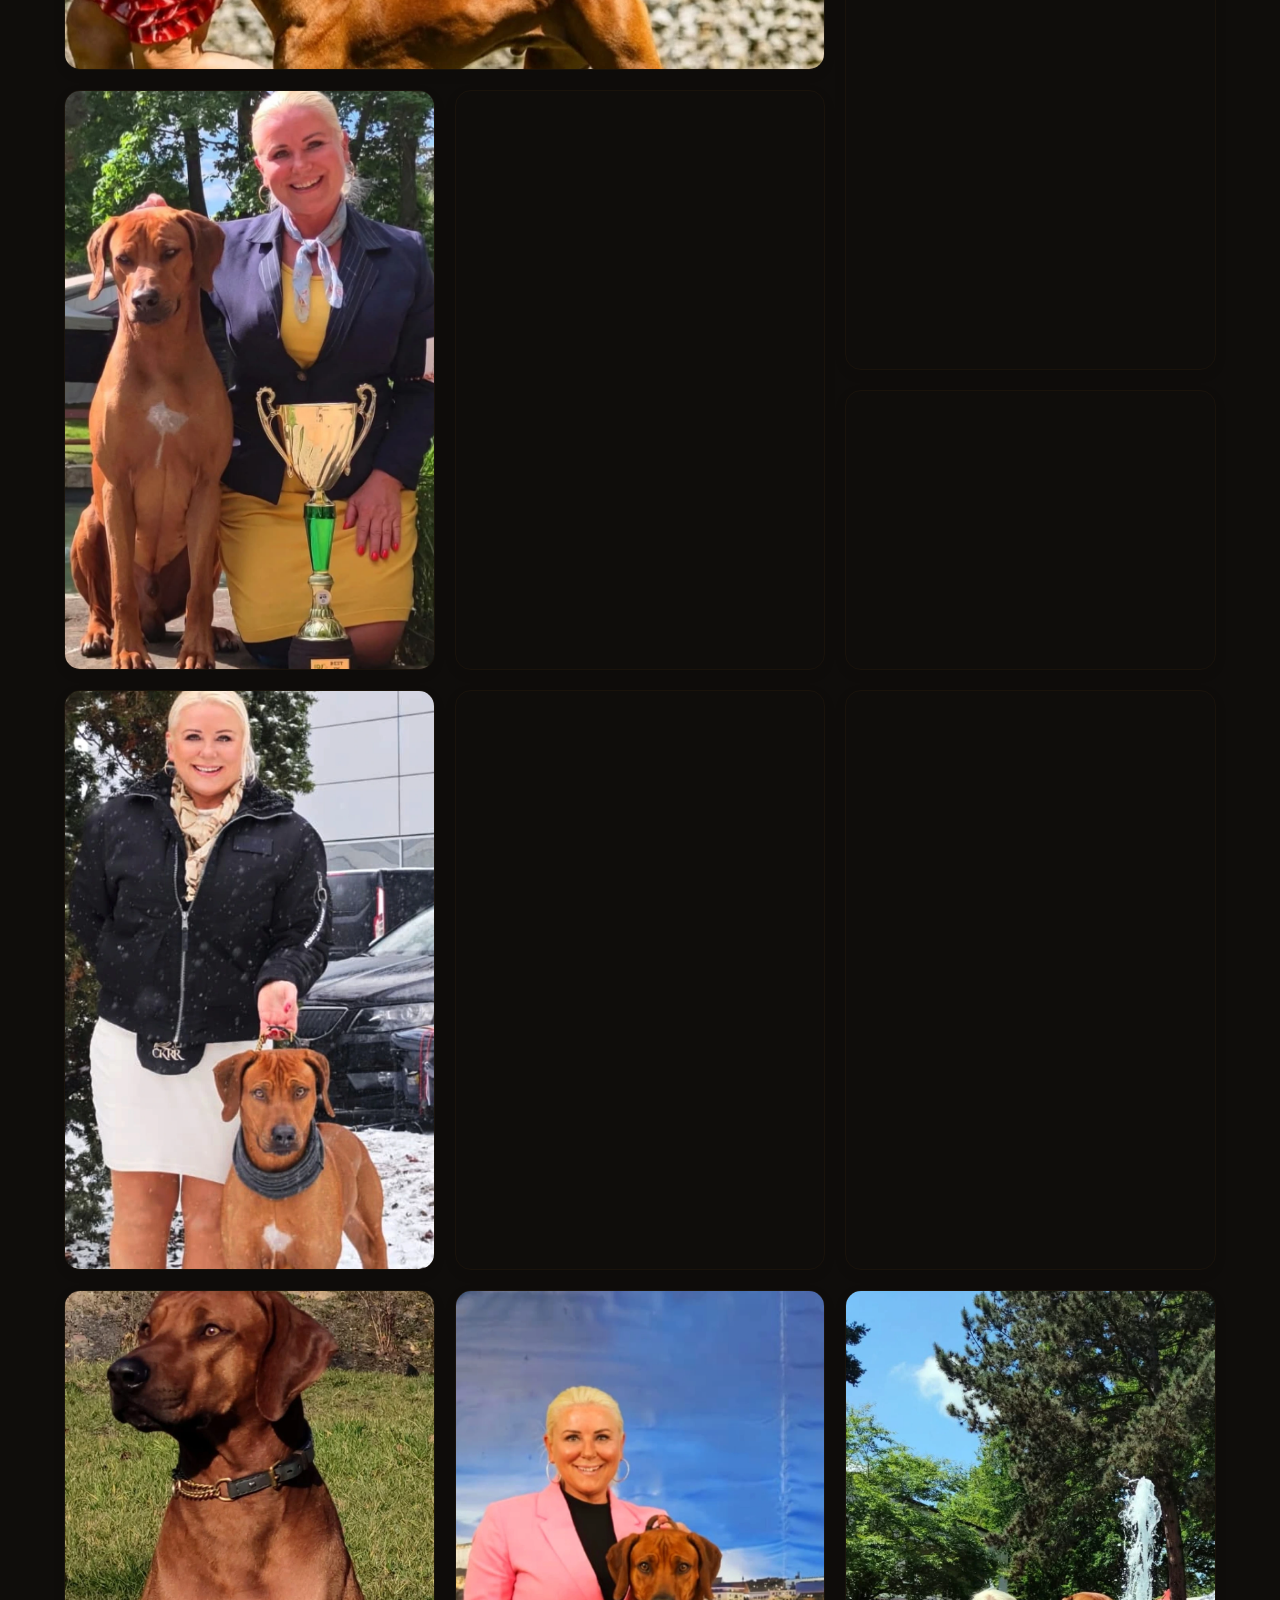
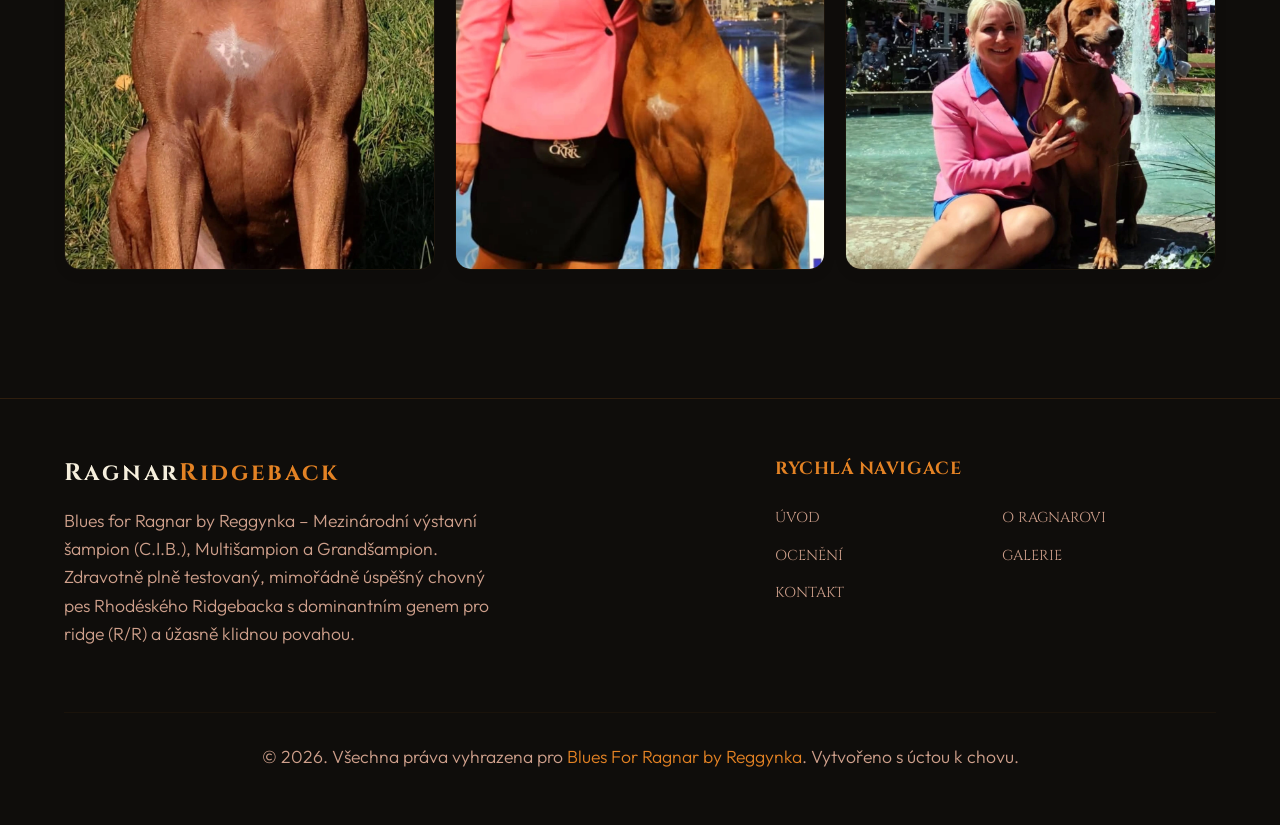
==== commit c80ee7ec: "Full 100% web optimization: Core Web Vitals, OpenGraph, JSON-LD, lazy loading, sitemap, robots, and " ====
--- a/galerie.html
+++ b/galerie.html
@@ -3,237 +3,284 @@
 <head>
     <meta charset="utf-8">
     <meta name="viewport" content="width=device-width, initial-scale=1.0">
+    <title>Fotogalerie | Ridgeback Ragnar</title>
     <meta name="description" content="Fotogalerie chovného psa Blues for Ragnar by Reggynka – fotografie z výstav, momentky z přírody, detailní portréty a klubové úspěchy.">
-    <title>Fotogalerie | Ridgeback Ragnar</title>
+    <meta name="author" content="Marcela Dubová">
+    <meta name="robots" content="index, follow">
+    <meta name="theme-color" content="#0f0d0b">
     
-    <!-- Google Fonts & FontAwesome -->
+    <!-- Canonical -->
+    <link rel="canonical" href="https://www.ridgebackragnar.cz/galerie.html">
+
+    <!-- Favicon & Web Manifest -->
+    <link rel="icon" type="image/svg+xml" href="images/favicon.svg">
+    <link rel="apple-touch-icon" href="images/ragnar_logo.webp">
+    <link rel="manifest" href="site.webmanifest">
+
+    <!-- Open Graph / Facebook / WhatsApp -->
+    <meta property="og:type" content="article">
+    <meta property="og:site_name" content="Ridgeback Ragnar">
+    <meta property="og:title" content="Fotogalerie | Ridgeback Ragnar">
+    <meta property="og:description" content="Fotogalerie chovného psa Blues for Ragnar by Reggynka – výstavní momentky, portréty a život v přírodě.">
+    <meta property="og:image" content="https://www.ridgebackragnar.cz/images/ragnar_gallery_20.webp">
+    <meta property="og:url" content="https://www.ridgebackragnar.cz/galerie.html">
+    <meta property="og:locale" content="cs_CZ">
+
+    <!-- Twitter Cards -->
+    <meta name="twitter:card" content="summary_large_image">
+    <meta name="twitter:title" content="Fotogalerie | Ridgeback Ragnar">
+    <meta name="twitter:description" content="Fotogalerie chovného psa Blues for Ragnar by Reggynka – výstavní momentky a portréty.">
+    <meta name="twitter:image" content="https://www.ridgebackragnar.cz/images/ragnar_gallery_20.webp">
+
+    <!-- Google Fonts DNS Preconnect & Async Display Swap -->
+    <link rel="preconnect" href="https://fonts.googleapis.com">
+    <link rel="preconnect" href="https://fonts.gstatic.com" crossorigin>
+    <link rel="stylesheet" href="https://fonts.googleapis.com/css2?family=Cinzel:wght@400;600;700;800&family=Outfit:wght@300;400;500;600;700&display=swap">
+
+    <!-- FontAwesome & CSS Design System -->
     <link rel="stylesheet" href="https://cdnjs.cloudflare.com/ajax/libs/font-awesome/6.4.2/css/all.min.css">
     <link rel="stylesheet" href="css/style.css">
+
+    <!-- Structured Data (Schema.org JSON-LD) -->
+    <script type="application/ld+json">
+    {
+      "@context": "https://schema.org",
+      "@type": "ImageGallery",
+      "name": "Fotogalerie - Blues for Ragnar by Reggynka",
+      "description": "Kolekce fotografií z výstav, portrétů a života v přírodě",
+      "url": "https://www.ridgebackragnar.cz/galerie.html"
+    }
+    </script>
 </head>
 <body>
+    <a href="#main-content" class="skip-link">Přejít k hlavnímu obsahu</a>
 
     <!-- --- Header Navigation --- -->
     <header class="scrolled">
         <div class="container nav-container">
             <a href="index.html" class="logo">
-                <img src="images/ragnar_logo.webp" alt="Ragnar Headshot" class="logo-img">
+                <img src="images/ragnar_logo.webp" alt="Ragnar Headshot" class="logo-img" width="48" height="48" decoding="async">
                 <div class="logo-text">RAGNAR<span>RIDGEBACK</span></div>
             </a>
             
-            <button class="hamburger" aria-label="Toggle Navigation">
+            <button class="hamburger" aria-label="Přepnout navigaci">
                 <span class="bar"></span>
                 <span class="bar"></span>
                 <span class="bar"></span>
             </button>
             
-            <ul class="nav-menu">
-                <li><a href="index.html" class="nav-link">Úvod</a></li>
-                <li><a href="o-nas.html" class="nav-link">O Ragnarovi</a></li>
-                <li><a href="oceneni.html" class="nav-link">Ocenění</a></li>
-                <li><a href="galerie.html" class="nav-link active">Galerie</a></li>
-                <li><a href="kontakt.html" class="nav-link">Kontakt</a></li>
-            </ul>
+            <nav>
+                <ul class="nav-menu">
+                    <li><a href="index.html" class="nav-link">Úvod</a></li>
+                    <li><a href="o-nas.html" class="nav-link">O Ragnarovi</a></li>
+                    <li><a href="oceneni.html" class="nav-link">Ocenění</a></li>
+                    <li><a href="galerie.html" class="nav-link active" aria-current="page">Galerie</a></li>
+                    <li><a href="kontakt.html" class="nav-link">Kontakt</a></li>
+                </ul>
+            </nav>
         </div>
     </header>
 
-    <!-- --- Page Hero --- -->
-    <section class="section" style="padding-top: 140px; padding-bottom: 40px; background: linear-gradient(180deg, var(--color-bg-surface), var(--color-bg-dark));">
-        <div class="container">
-            <div class="health-title-container" style="margin-bottom: 0;">
-                <span class="hero-subtitle">Fotografie & Momentky</span>
-                <h2>Galerie Ragnara</h2>
-                <p>Nahlédněte do života našeho výjimečného kluka. Od výstavních úspěchů až po nezapomenutelné chvíle v přírodě.</p>
+    <main id="main-content">
+        <!-- --- Page Hero --- -->
+        <section class="section" style="padding-top: 140px; padding-bottom: 40px; background: linear-gradient(180deg, var(--color-bg-surface), var(--color-bg-dark));">
+            <div class="container">
+                <div class="health-title-container" style="margin-bottom: 0;">
+                    <span class="hero-subtitle">Fotografie & Momentky</span>
+                    <h2>Galerie Ragnara</h2>
+                    <p>Nahlédněte do života našeho výjimečného kluka. Od výstavních úspěchů až po nezapomenutelné chvíle v přírodě.</p>
+                </div>
+            </div>
+        </section>
+
+        <!-- --- Interactive Gallery --- -->
+        <section class="section" style="padding-top: 0;">
+            <div class="container">
+                <!-- Masonry-like Grid layout -->
+                <div class="gallery-grid">
+                    
+                    <!-- SHOWS (MAIN POSTER) -->
+                    <div class="gallery-item tall" data-category="shows">
+                        <img src="images/ragnar_big_poster.webp" alt="Blues For Ragnar - Šampion Plakát" class="gallery-img" width="500" height="700" fetchpriority="high" decoding="async">
+                    </div>
+                    
+                    <!-- SHOWS -->
+                    <div class="gallery-item tall" data-category="shows">
+                        <img src="images/ragnar_gallery_6.webp" alt="Výstavní poháry a ocenění" class="gallery-img" width="500" height="600" fetchpriority="high" decoding="async">
+                    </div>
+
+                    <!-- NATURE -->
+                    <div class="gallery-item" data-category="nature">
+                        <img src="images/ragnar_gallery_21.webp" alt="Ragnar v běhu" class="gallery-img" width="500" height="400" loading="lazy" decoding="async">
+                    </div>
+
+                    <div class="gallery-item" data-category="nature">
+                        <img src="images/ragnar_gallery_22.webp" alt="Ragnar stopuje" class="gallery-img" width="500" height="400" loading="lazy" decoding="async">
+                    </div>
+
+                    <!-- PORTRAITS -->
+                    <div class="gallery-item" data-category="portraits">
+                        <img src="images/ragnar_gallery_20.webp" alt="Výstavní postoj v lese" class="gallery-img" width="500" height="400" loading="lazy" decoding="async">
+                    </div>
+
+                    <!-- SHOWS -->
+                    <div class="gallery-item" data-category="shows">
+                        <img src="images/ragnar_diploma_1.webp" alt="Diplom 1" class="gallery-img" width="500" height="400" loading="lazy" decoding="async">
+                    </div>
+
+                    <div class="gallery-item" data-category="shows">
+                        <img src="images/ragnar_diploma_2.webp" alt="Diplom 2" class="gallery-img" width="500" height="400" loading="lazy" decoding="async">
+                    </div>
+
+                    <!-- NATURE -->
+                    <div class="gallery-item tall" data-category="nature">
+                        <img src="images/ragnar_gallery_24.webp" alt="Ragnar na pařezu" class="gallery-img" width="500" height="600" loading="lazy" decoding="async">
+                    </div>
+
+                    <!-- PORTRAITS -->
+                    <div class="gallery-item" data-category="portraits">
+                        <img src="images/ragnar_gallery_10.webp" alt="Detailní portrét Ragnara" class="gallery-img" width="500" height="400" loading="lazy" decoding="async">
+                    </div>
+
+                    <div class="gallery-item" data-category="portraits">
+                        <img src="images/ragnar_gallery_11.webp" alt="Výstavní portrét Ragnara" class="gallery-img" width="500" height="400" loading="lazy" decoding="async">
+                    </div>
+
+                    <!-- NATURE -->
+                    <div class="gallery-item wide" data-category="nature">
+                        <img src="images/ragnar_gallery_18.webp" alt="Ragnar na louce" class="gallery-img" width="600" height="400" loading="lazy" decoding="async">
+                    </div>
+
+                    <!-- SHOWS -->
+                    <div class="gallery-item" data-category="shows">
+                        <img src="images/ragnar_diploma_4.webp" alt="Diplom 4" class="gallery-img" width="500" height="400" loading="lazy" decoding="async">
+                    </div>
+
+                    <div class="gallery-item" data-category="shows">
+                        <img src="images/ragnar_diploma_5.webp" alt="Diplom 5" class="gallery-img" width="500" height="400" loading="lazy" decoding="async">
+                    </div>
+
+                    <!-- PORTRAITS -->
+                    <div class="gallery-item" data-category="portraits">
+                        <img src="images/ragnar_gallery_2.webp" alt="Ragnar v zimě" class="gallery-img" width="500" height="400" loading="lazy" decoding="async">
+                    </div>
+
+                    <div class="gallery-item" data-category="portraits">
+                        <img src="images/ragnar_gallery_1.webp" alt="Ragnar profil" class="gallery-img" width="500" height="400" loading="lazy" decoding="async">
+                    </div>
+
+                    <!-- NATURE -->
+                    <div class="gallery-item" data-category="nature">
+                        <img src="images/ragnar_gallery_7.webp" alt="Ragnar odpočívá v trávě" class="gallery-img" width="500" height="400" loading="lazy" decoding="async">
+                    </div>
+
+                    <div class="gallery-item" data-category="nature">
+                        <img src="images/ragnar_gallery_17.webp" alt="Ragnar sprint" class="gallery-img" width="500" height="400" loading="lazy" decoding="async">
+                    </div>
+
+                    <div class="gallery-item" data-category="nature">
+                        <img src="images/ragnar_gallery_29.webp" alt="Ragnar v přírodě 1" class="gallery-img" width="500" height="400" loading="lazy" decoding="async">
+                    </div>
+
+                    <div class="gallery-item tall" data-category="portraits">
+                        <img src="images/ragnar_gallery_30.webp" alt="Ragnar Portrét 2" class="gallery-img" width="500" height="600" loading="lazy" decoding="async">
+                    </div>
+
+                    <div class="gallery-item tall" data-category="portraits">
+                        <img src="images/ragnar_gallery_31.webp" alt="Ragnar Portrét 3" class="gallery-img" width="500" height="600" loading="lazy" decoding="async">
+                    </div>
+
+                    <div class="gallery-item tall" data-category="portraits">
+                        <img src="images/ragnar_gallery_32.webp" alt="Ragnar Portrét 4" class="gallery-img" width="500" height="600" loading="lazy" decoding="async">
+                    </div>
+
+                    <div class="gallery-item tall" data-category="portraits">
+                        <img src="images/ragnar_gallery_33.webp" alt="Ragnar Portrét 5" class="gallery-img" width="500" height="600" loading="lazy" decoding="async">
+                    </div>
+
+                    <div class="gallery-item tall" data-category="portraits">
+                        <img src="images/ragnar_gallery_34.webp" alt="Ragnar Portrét 6" class="gallery-img" width="500" height="600" loading="lazy" decoding="async">
+                    </div>
+
+                    <div class="gallery-item tall" data-category="portraits">
+                        <img src="images/ragnar_gallery_35.webp" alt="Ragnar Portrét 7" class="gallery-img" width="500" height="600" loading="lazy" decoding="async">
+                    </div>
+
+                    <div class="gallery-item tall" data-category="portraits">
+                        <img src="images/ragnar_gallery_36.webp" alt="Ragnar Portrét 8" class="gallery-img" width="500" height="600" loading="lazy" decoding="async">
+                    </div>
+
+                    <div class="gallery-item" data-category="nature">
+                        <img src="images/ragnar_gallery_37.webp" alt="Ragnar v přírodě 9" class="gallery-img" width="500" height="400" loading="lazy" decoding="async">
+                    </div>
+
+                    <div class="gallery-item tall" data-category="portraits">
+                        <img src="images/ragnar_gallery_38.webp" alt="Ragnar Portrét 10" class="gallery-img" width="500" height="600" loading="lazy" decoding="async">
+                    </div>
+
+                    <div class="gallery-item tall" data-category="portraits">
+                        <img src="images/ragnar_gallery_39.webp" alt="Ragnar Portrét 11" class="gallery-img" width="500" height="600" loading="lazy" decoding="async">
+                    </div>
+
+                    <div class="gallery-item wide" data-category="nature">
+                        <img src="images/ragnar_gallery_40.webp" alt="Ragnar v přírodě 12" class="gallery-img" width="600" height="400" loading="lazy" decoding="async">
+                    </div>
+
+                    <div class="gallery-item tall" data-category="portraits">
+                        <img src="images/ragnar_gallery_41.webp" alt="Ragnar Portrét 13" class="gallery-img" width="500" height="600" loading="lazy" decoding="async">
+                    </div>
+
+                    <div class="gallery-item tall" data-category="portraits">
+                        <img src="images/ragnar_gallery_42.webp" alt="Ragnar Portrét 14" class="gallery-img" width="500" height="600" loading="lazy" decoding="async">
+                    </div>
+
+                    <div class="gallery-item tall" data-category="portraits">
+                        <img src="images/ragnar_gallery_43.webp" alt="Ragnar Portrét 15" class="gallery-img" width="500" height="600" loading="lazy" decoding="async">
+                    </div>
+
+                    <div class="gallery-item" data-category="nature">
+                        <img src="images/ragnar_gallery_44.webp" alt="Ragnar v přírodě 16" class="gallery-img" width="500" height="400" loading="lazy" decoding="async">
+                    </div>
+
+                    <div class="gallery-item tall" data-category="shows">
+                        <img src="images/ragnar_screenshot_1.webp" alt="Ragnar Výstava / Ocenění 17" class="gallery-img" width="500" height="600" loading="lazy" decoding="async">
+                    </div>
+
+                    <div class="gallery-item tall" data-category="shows">
+                        <img src="images/ragnar_screenshot_2.webp" alt="Ragnar Výstava / Ocenění 18" class="gallery-img" width="500" height="600" loading="lazy" decoding="async">
+                    </div>
+
+                    <div class="gallery-item tall" data-category="shows">
+                        <img src="images/ragnar_screenshot_3.webp" alt="Ragnar Výstava / Ocenění 19" class="gallery-img" width="500" height="600" loading="lazy" decoding="async">
+                    </div>
+
+                    <div class="gallery-item tall" data-category="shows">
+                        <img src="images/ragnar_screenshot_4.webp" alt="Ragnar Výstava / Ocenění 20" class="gallery-img" width="500" height="600" loading="lazy" decoding="async">
+                    </div>
+
+                    <div class="gallery-item tall" data-category="shows">
+                        <img src="images/ragnar_screenshot_5.webp" alt="Ragnar Výstava / Ocenění 21" class="gallery-img" width="500" height="600" loading="lazy" decoding="async">
+                    </div>
+
+                    <div class="gallery-item tall" data-category="shows">
+                        <img src="images/ragnar_screenshot_6.webp" alt="Ragnar Výstava / Ocenění 22" class="gallery-img" width="500" height="600" loading="lazy" decoding="async">
+                    </div>
+                </div>
+            </div>
+        </section>
+
+        <!-- --- Custom Lightbox Modal --- -->
+        <div id="lightbox" class="lightbox" role="dialog" aria-modal="true" aria-label="Náhled fotografie">
+            <button id="lightbox-close" class="lightbox-close" aria-label="Zavřít galerii">&times;</button>
+            <button id="lightbox-prev" class="lightbox-arrow prev" aria-label="Předchozí obrázek"><i class="fa-solid fa-chevron-left"></i></button>
+            <button id="lightbox-next" class="lightbox-arrow next" aria-label="Další obrázek"><i class="fa-solid fa-chevron-right"></i></button>
+            
+            <div class="lightbox-content">
+                <img id="lightbox-img" class="lightbox-img" src="" alt="Zvětšený náhled">
+                <div id="lightbox-caption" class="lightbox-caption"></div>
             </div>
         </div>
-    </section>
-
-    <!-- --- Interactive Gallery --- -->
-    <section class="section" style="padding-top: 0;">
-        <div class="container">
-            <!-- Masonry-like Grid layout -->
-            <div class="gallery-grid">
-                
-                <!-- SHOWS (MAIN POSTER) -->
-                <div class="gallery-item tall" data-category="shows">
-                    <img src="images/ragnar_big_poster.webp" alt="Blues For Ragnar - Šampion Plakát" class="gallery-img">
-                </div>
-                
-                <!-- SHOWS -->
-                <div class="gallery-item tall" data-category="shows">
-                    <img src="images/ragnar_gallery_6.webp" alt="Trophy & awards" class="gallery-img">
-                </div>
-
-                <!-- NATURE -->
-                <div class="gallery-item" data-category="nature">
-                    <img src="images/ragnar_gallery_21.webp" alt="Ragnar v běhu" class="gallery-img">
-                </div>
-
-                <div class="gallery-item" data-category="nature">
-                    <img src="images/ragnar_gallery_22.webp" alt="Ragnar stopuje" class="gallery-img">
-                </div>
-
-                <!-- PORTRAITS -->
-                <div class="gallery-item" data-category="portraits">
-                    <img src="images/ragnar_gallery_20.webp" alt="Ragnar postoj les" class="gallery-img">
-                </div>
-
-                <!-- SHOWS -->
-                <div class="gallery-item" data-category="shows">
-                    <img src="images/ragnar_diploma_1.webp" alt="Diplom 1" class="gallery-img">
-                </div>
-
-                <div class="gallery-item" data-category="shows">
-                    <img src="images/ragnar_diploma_2.webp" alt="Diplom 2" class="gallery-img">
-                </div>
-
-                <!-- NATURE -->
-                <div class="gallery-item tall" data-category="nature">
-                    <img src="images/ragnar_gallery_24.webp" alt="Ragnar na pařezu" class="gallery-img">
-                </div>
-
-                <!-- PORTRAITS -->
-                <div class="gallery-item" data-category="portraits">
-                    <img src="images/ragnar_gallery_10.webp" alt="Ragnar closeup" class="gallery-img">
-                </div>
-
-                <div class="gallery-item" data-category="portraits">
-                    <img src="images/ragnar_gallery_11.webp" alt="Ragnar show face" class="gallery-img">
-                </div>
-
-                <!-- NATURE -->
-                <div class="gallery-item wide" data-category="nature">
-                    <img src="images/ragnar_gallery_18.webp" alt="Ragnar louka" class="gallery-img">
-                </div>
-
-                <!-- SHOWS -->
-                <div class="gallery-item" data-category="shows">
-                    <img src="images/ragnar_diploma_4.webp" alt="Diplom 4" class="gallery-img">
-                </div>
-
-                <div class="gallery-item" data-category="shows">
-                    <img src="images/ragnar_diploma_5.webp" alt="Diplom 5" class="gallery-img">
-                </div>
-
-                <!-- PORTRAITS -->
-                <div class="gallery-item" data-category="portraits">
-                    <img src="images/ragnar_gallery_2.webp" alt="Ragnar zimní" class="gallery-img">
-                </div>
-
-                <div class="gallery-item" data-category="portraits">
-                    <img src="images/ragnar_gallery_1.webp" alt="Ragnar profil" class="gallery-img">
-                </div>
-
-                <!-- NATURE -->
-                <div class="gallery-item" data-category="nature">
-                    <img src="images/ragnar_gallery_7.webp" alt="Ragnar odpočinek" class="gallery-img">
-                </div>
-
-                <div class="gallery-item" data-category="nature">
-                    <img src="images/ragnar_gallery_17.webp" alt="Ragnar sprint" class="gallery-img">
-                </div>
-
-                <div class="gallery-item" data-category="nature">
-                    <img src="images/ragnar_gallery_29.webp" alt="Ragnar v přírodě 1" class="gallery-img">
-                </div>
-
-                <div class="gallery-item tall" data-category="portraits">
-                    <img src="images/ragnar_gallery_30.webp" alt="Ragnar Portrét 2" class="gallery-img">
-                </div>
-
-                <div class="gallery-item tall" data-category="portraits">
-                    <img src="images/ragnar_gallery_31.webp" alt="Ragnar Portrét 3" class="gallery-img">
-                </div>
-
-                <div class="gallery-item tall" data-category="portraits">
-                    <img src="images/ragnar_gallery_32.webp" alt="Ragnar Portrét 4" class="gallery-img">
-                </div>
-
-                <div class="gallery-item tall" data-category="portraits">
-                    <img src="images/ragnar_gallery_33.webp" alt="Ragnar Portrét 5" class="gallery-img">
-                </div>
-
-                <div class="gallery-item tall" data-category="portraits">
-                    <img src="images/ragnar_gallery_34.webp" alt="Ragnar Portrét 6" class="gallery-img">
-                </div>
-
-                <div class="gallery-item tall" data-category="portraits">
-                    <img src="images/ragnar_gallery_35.webp" alt="Ragnar Portrét 7" class="gallery-img">
-                </div>
-
-                <div class="gallery-item tall" data-category="portraits">
-                    <img src="images/ragnar_gallery_36.webp" alt="Ragnar Portrét 8" class="gallery-img">
-                </div>
-
-                <div class="gallery-item" data-category="nature">
-                    <img src="images/ragnar_gallery_37.webp" alt="Ragnar v přírodě 9" class="gallery-img">
-                </div>
-
-                <div class="gallery-item tall" data-category="portraits">
-                    <img src="images/ragnar_gallery_38.webp" alt="Ragnar Portrét 10" class="gallery-img">
-                </div>
-
-                <div class="gallery-item tall" data-category="portraits">
-                    <img src="images/ragnar_gallery_39.webp" alt="Ragnar Portrét 11" class="gallery-img">
-                </div>
-
-                <div class="gallery-item wide" data-category="nature">
-                    <img src="images/ragnar_gallery_40.webp" alt="Ragnar v přírodě 12" class="gallery-img">
-                </div>
-
-                <div class="gallery-item tall" data-category="portraits">
-                    <img src="images/ragnar_gallery_41.webp" alt="Ragnar Portrét 13" class="gallery-img">
-                </div>
-
-                <div class="gallery-item tall" data-category="portraits">
-                    <img src="images/ragnar_gallery_42.webp" alt="Ragnar Portrét 14" class="gallery-img">
-                </div>
-
-                <div class="gallery-item tall" data-category="portraits">
-                    <img src="images/ragnar_gallery_43.webp" alt="Ragnar Portrét 15" class="gallery-img">
-                </div>
-
-                <div class="gallery-item" data-category="nature">
-                    <img src="images/ragnar_gallery_44.webp" alt="Ragnar v přírodě 16" class="gallery-img">
-                </div>
-
-                <div class="gallery-item tall" data-category="shows">
-                    <img src="images/ragnar_screenshot_1.webp" alt="Ragnar Výstava / Ocenění 17" class="gallery-img">
-                </div>
-
-                <div class="gallery-item tall" data-category="shows">
-                    <img src="images/ragnar_screenshot_2.webp" alt="Ragnar Výstava / Ocenění 18" class="gallery-img">
-                </div>
-
-                <div class="gallery-item tall" data-category="shows">
-                    <img src="images/ragnar_screenshot_3.webp" alt="Ragnar Výstava / Ocenění 19" class="gallery-img">
-                </div>
-
-                <div class="gallery-item tall" data-category="shows">
-                    <img src="images/ragnar_screenshot_4.webp" alt="Ragnar Výstava / Ocenění 20" class="gallery-img">
-                </div>
-
-                <div class="gallery-item tall" data-category="shows">
-                    <img src="images/ragnar_screenshot_5.webp" alt="Ragnar Výstava / Ocenění 21" class="gallery-img">
-                </div>
-
-                <div class="gallery-item tall" data-category="shows">
-                    <img src="images/ragnar_screenshot_6.webp" alt="Ragnar Výstava / Ocenění 22" class="gallery-img">
-                </div>
-            </div>
-        </div>
-    </section>
-
-    <!-- --- Custom Lightbox Modal --- -->
-    <div id="lightbox" class="lightbox">
-        <button id="lightbox-close" class="lightbox-close" aria-label="Zavřít galerii">&times;</button>
-        <button id="lightbox-prev" class="lightbox-arrow prev" aria-label="Předchozí obrázek"><i class="fa-solid fa-chevron-left"></i></button>
-        <button id="lightbox-next" class="lightbox-arrow next" aria-label="Další obrázek"><i class="fa-solid fa-chevron-right"></i></button>
-        
-        <div class="lightbox-content">
-            <img id="lightbox-img" class="lightbox-img" src="" alt="Zvětšený náhled">
-            <div id="lightbox-caption" class="lightbox-caption"></div>
-        </div>
-    </div>
+    </main>
 
     <!-- --- Elegant Footer --- -->
     <footer>
@@ -259,6 +306,6 @@
     </footer>
 
     <!-- Scripts -->
-    <script src="js/main.js"></script>
+    <script src="js/main.js" defer></script>
 </body>
 </html>
--- a/css/style.css
+++ b/css/style.css
@@ -1,9 +1,8 @@
 /*
  * Ridgeback Ragnar - Premium Modern CSS Design System
  * Palette: Rich Wheaten (Amber), Warm Gold, Charcoal, and Cream
+ * Fonts are preloaded in HTML <head> for zero render blocking
  */
-
-@import url('https://fonts.googleapis.com/css2?family=Cinzel:wght@400;600;700;800&family=Outfit:wght@300;400;500;600;700&display=swap');
 
 :root {
     /* Color System */
@@ -39,6 +38,25 @@
     --shadow-sm: 0 4px 12px rgba(0, 0, 0, 0.1);
     --shadow-md: 0 8px 30px rgba(0, 0, 0, 0.25);
     --shadow-lg: 0 16px 40px rgba(0, 0, 0, 0.4);
+}
+
+/* --- Accessibility Skip Link --- */
+.skip-link {
+    position: absolute;
+    top: -60px;
+    left: 20px;
+    background: var(--color-primary);
+    color: #ffffff;
+    padding: 12px 20px;
+    z-index: 10000;
+    border-radius: var(--border-radius-sm);
+    font-weight: 600;
+    transition: top 0.2s ease;
+    box-shadow: var(--shadow-md);
+}
+
+.skip-link:focus {
+    top: 20px;
 }
 
 /* --- Base Reset --- */
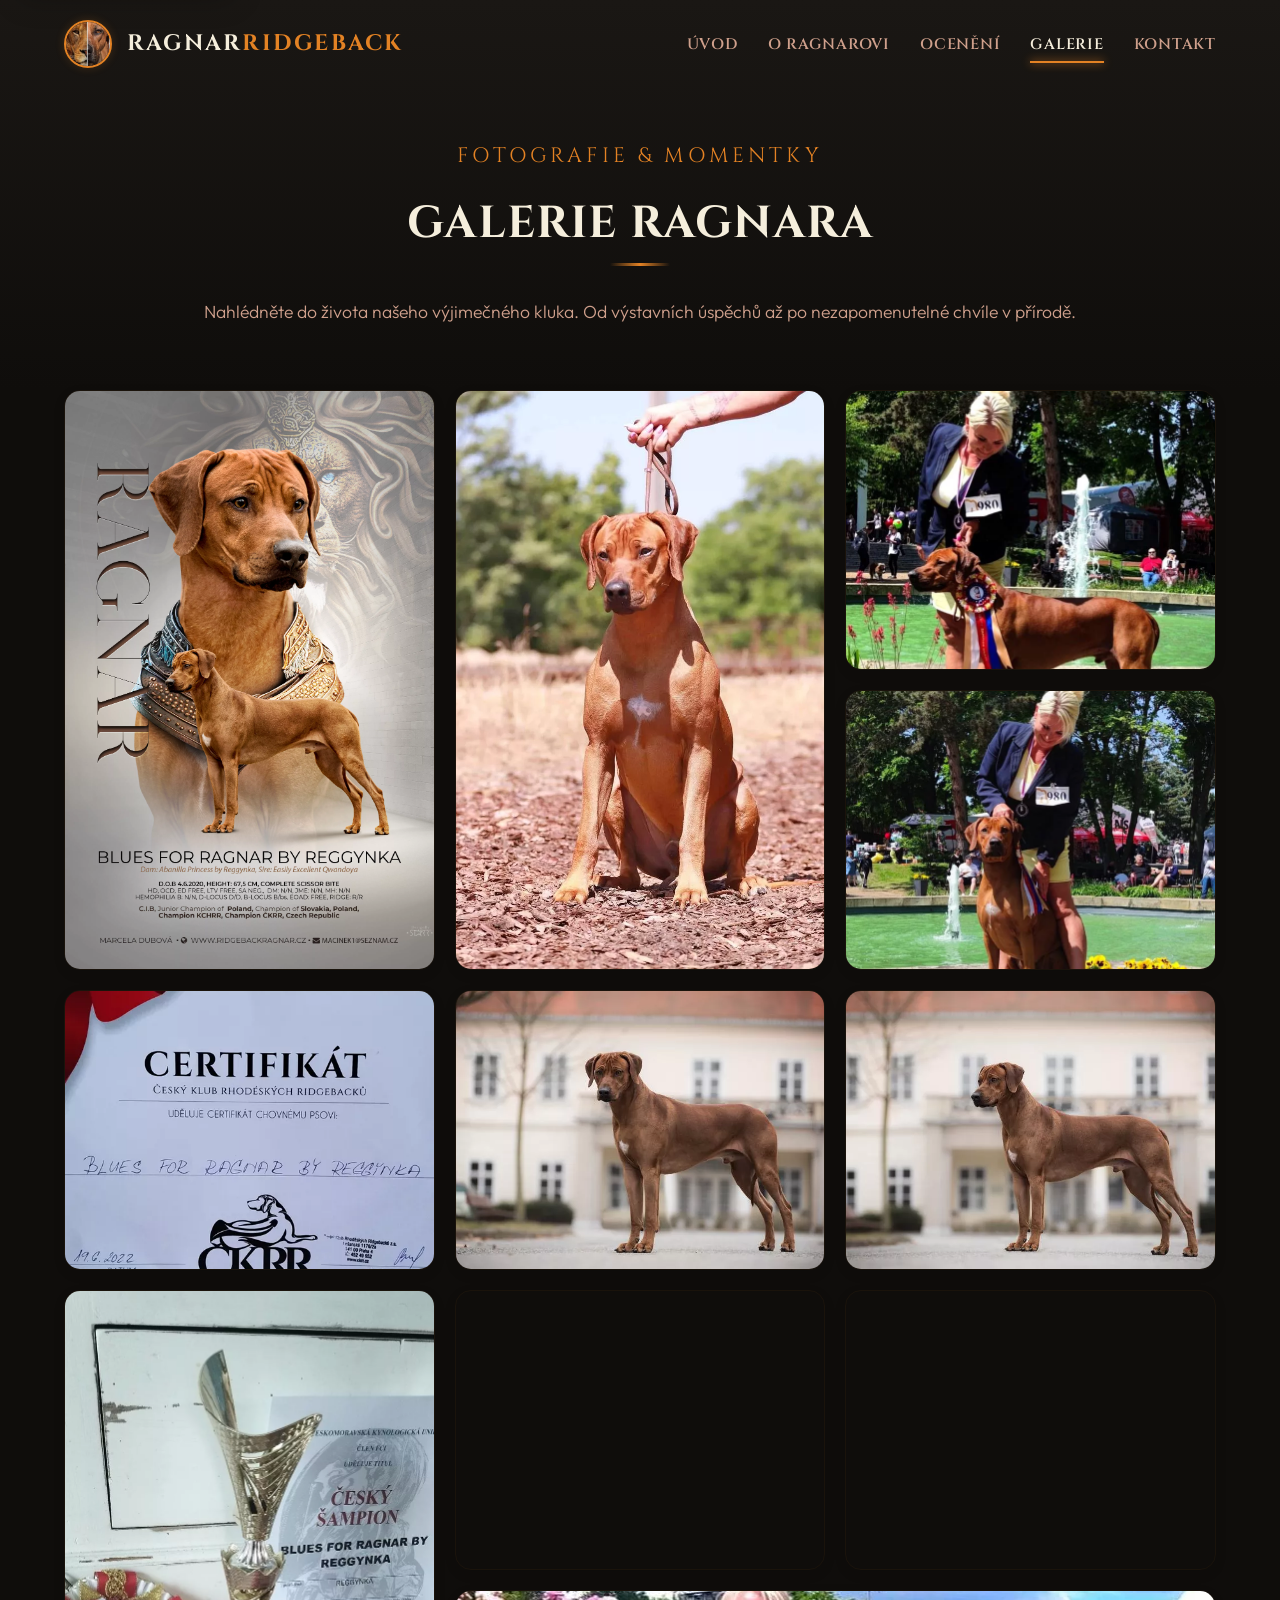
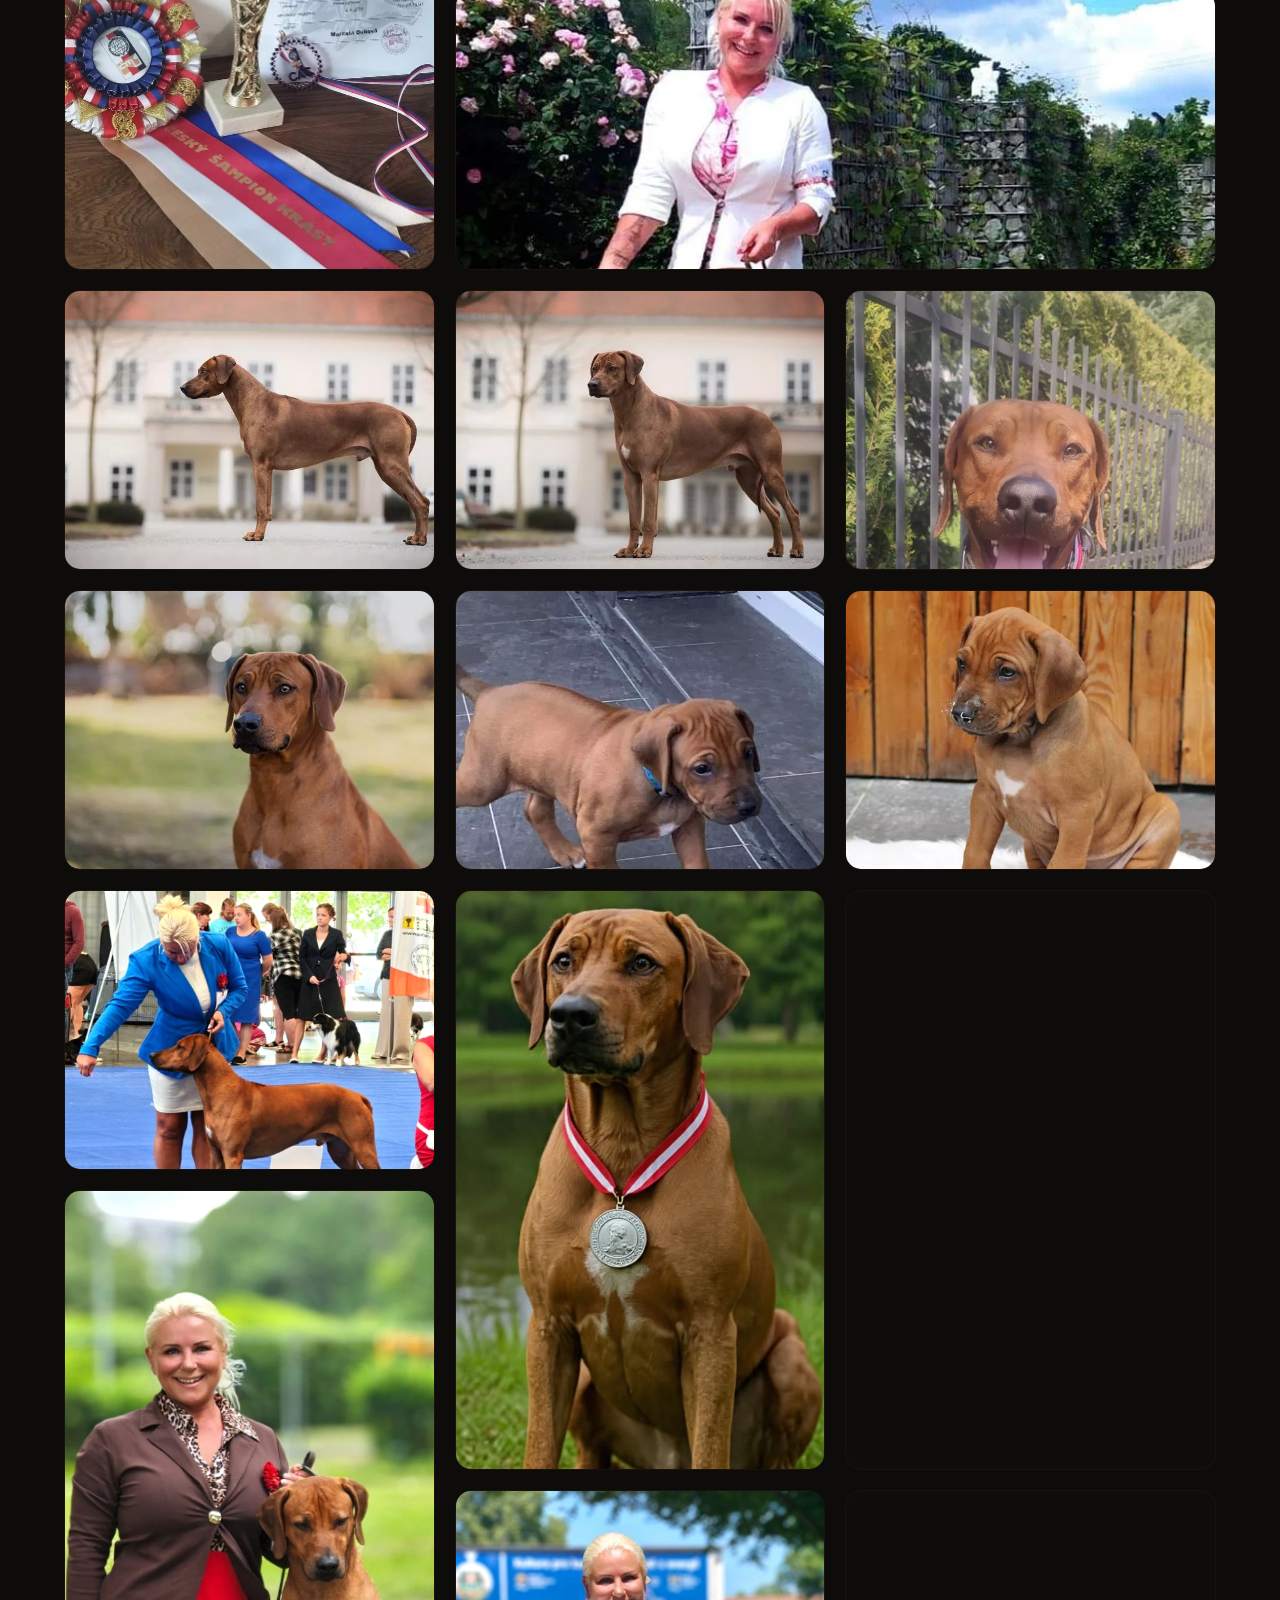
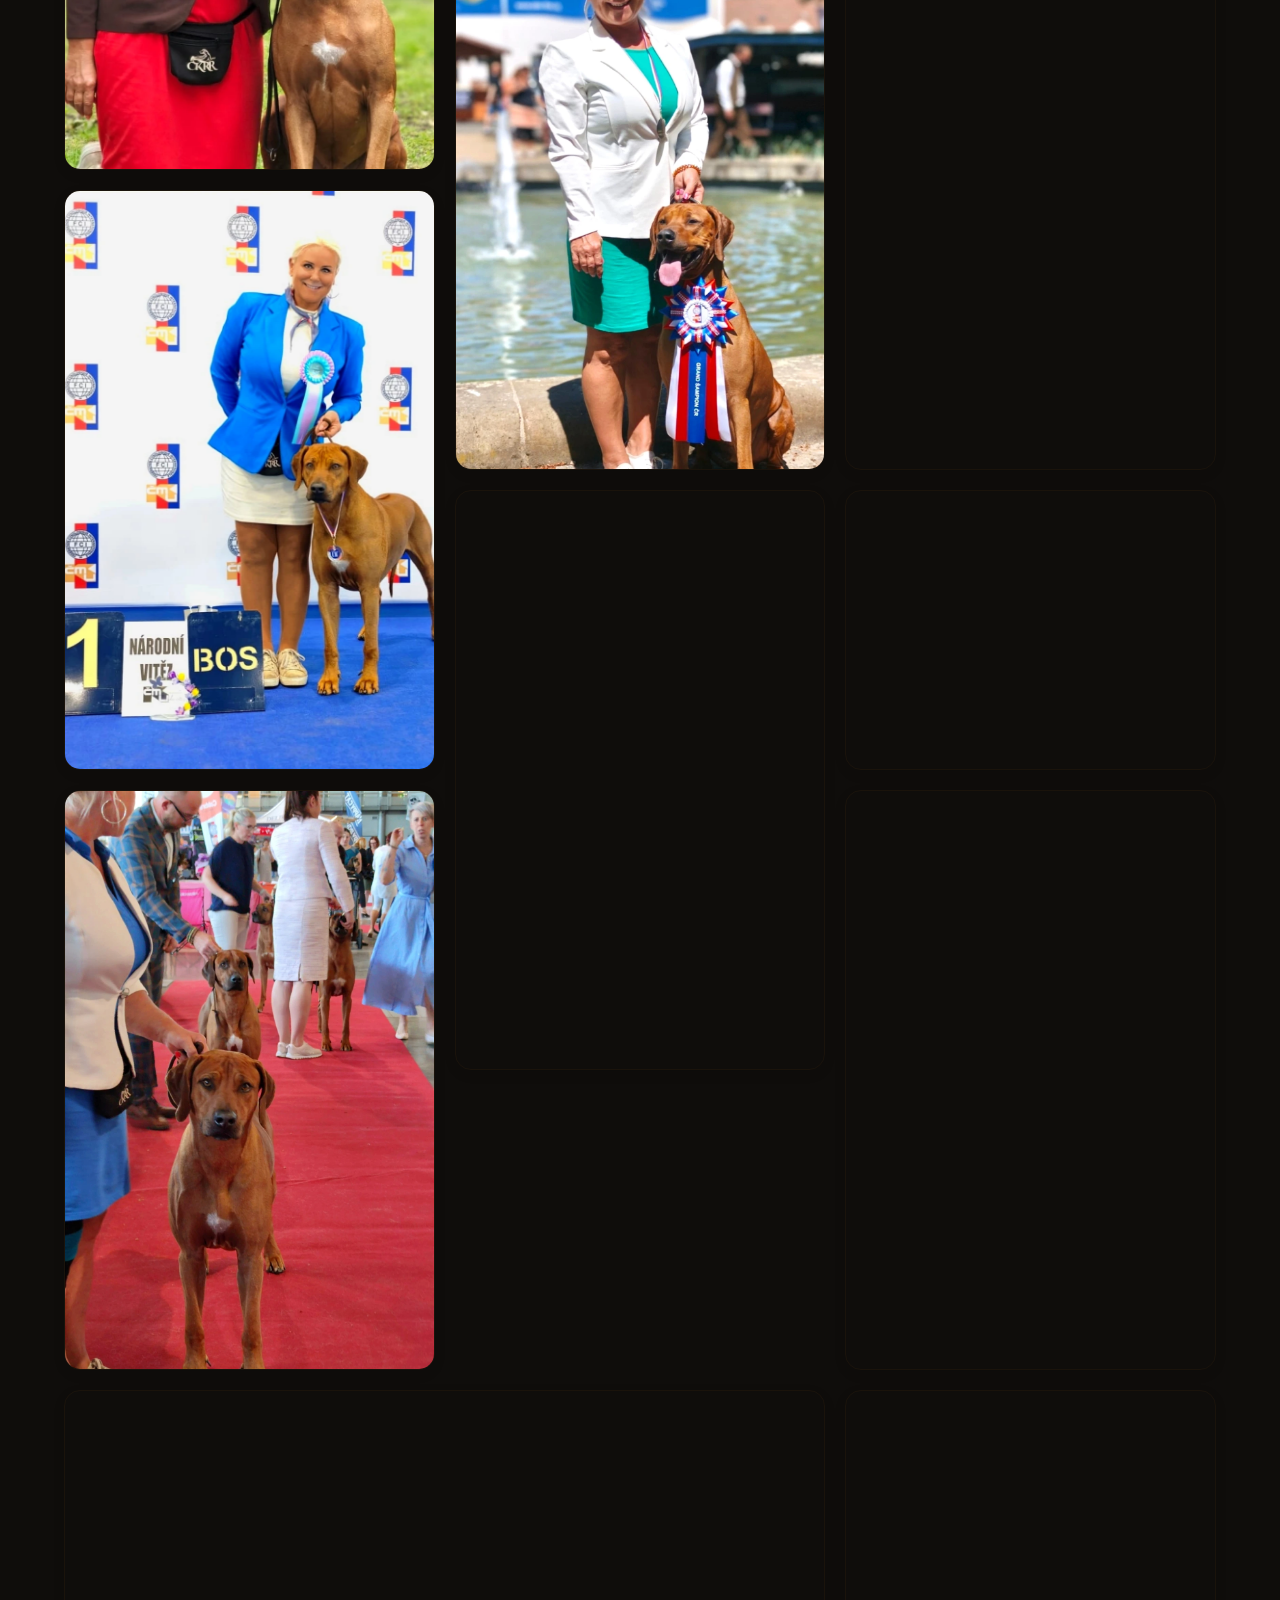
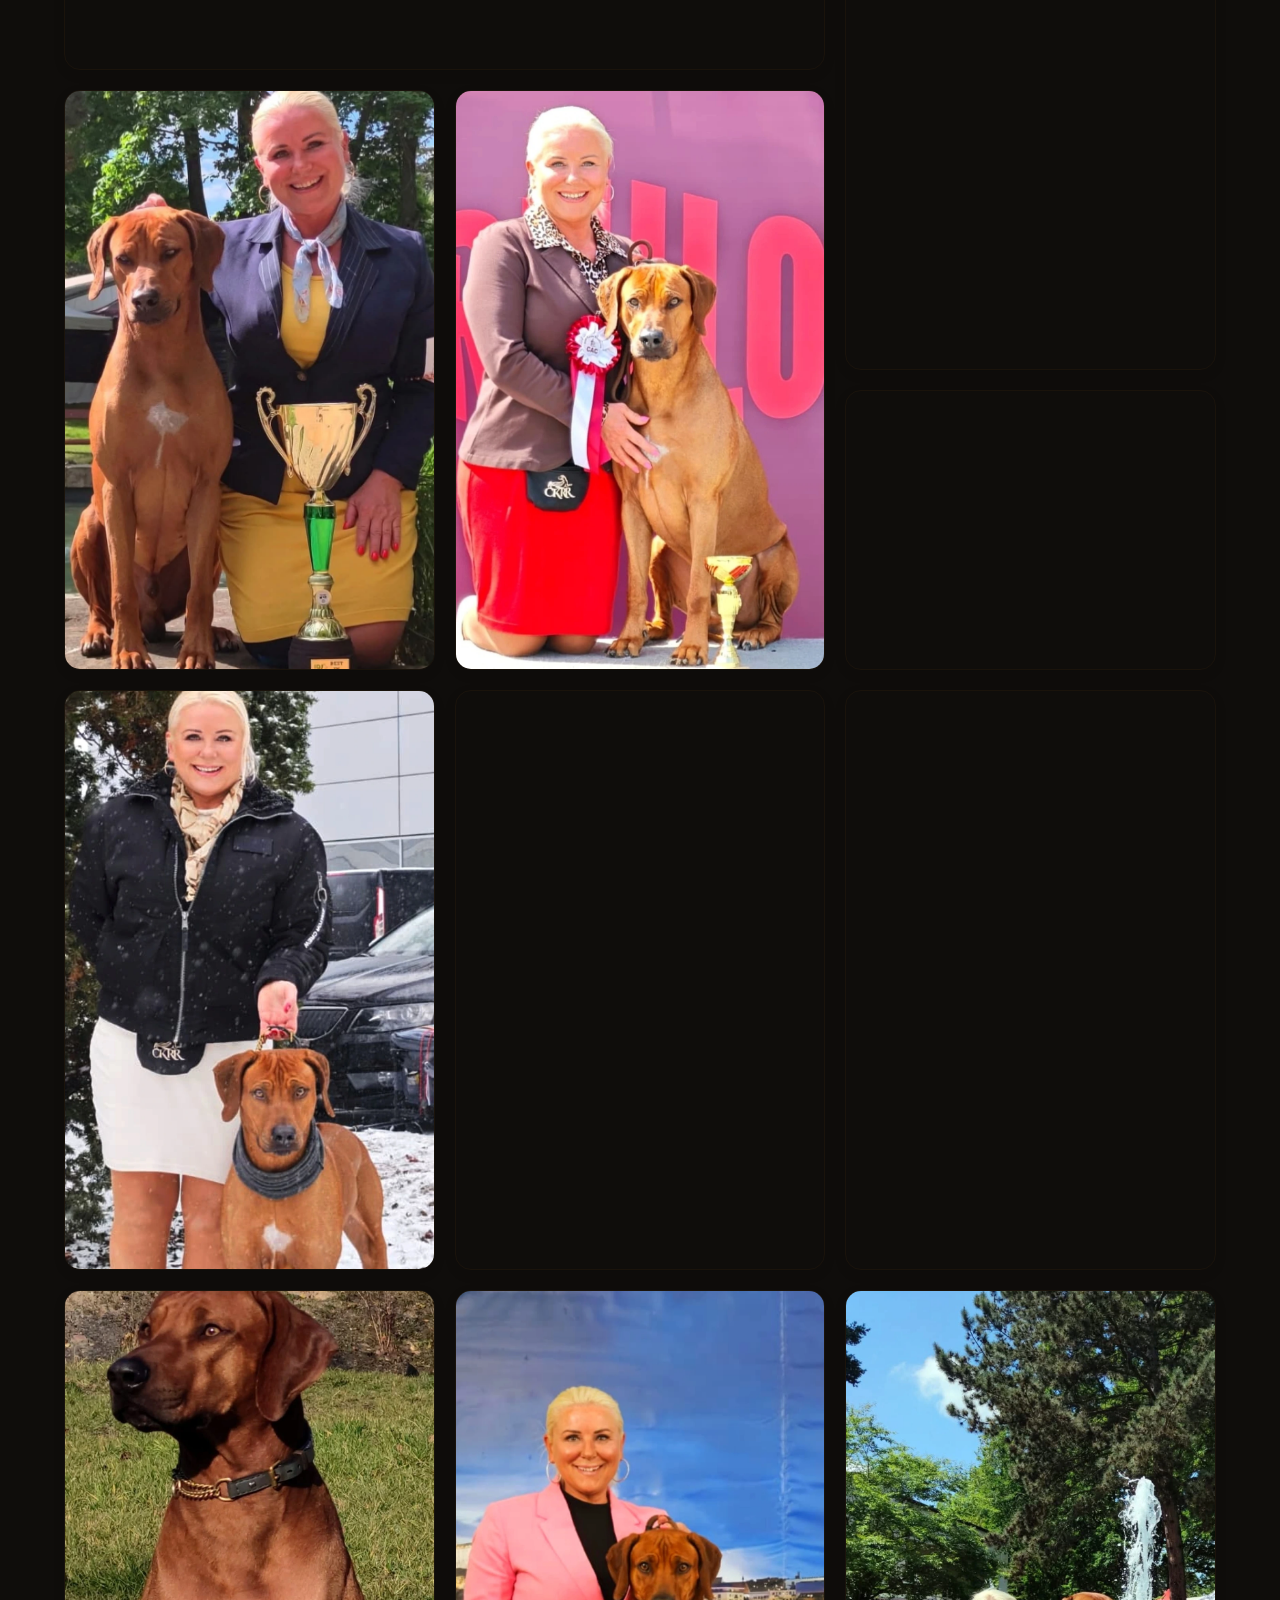
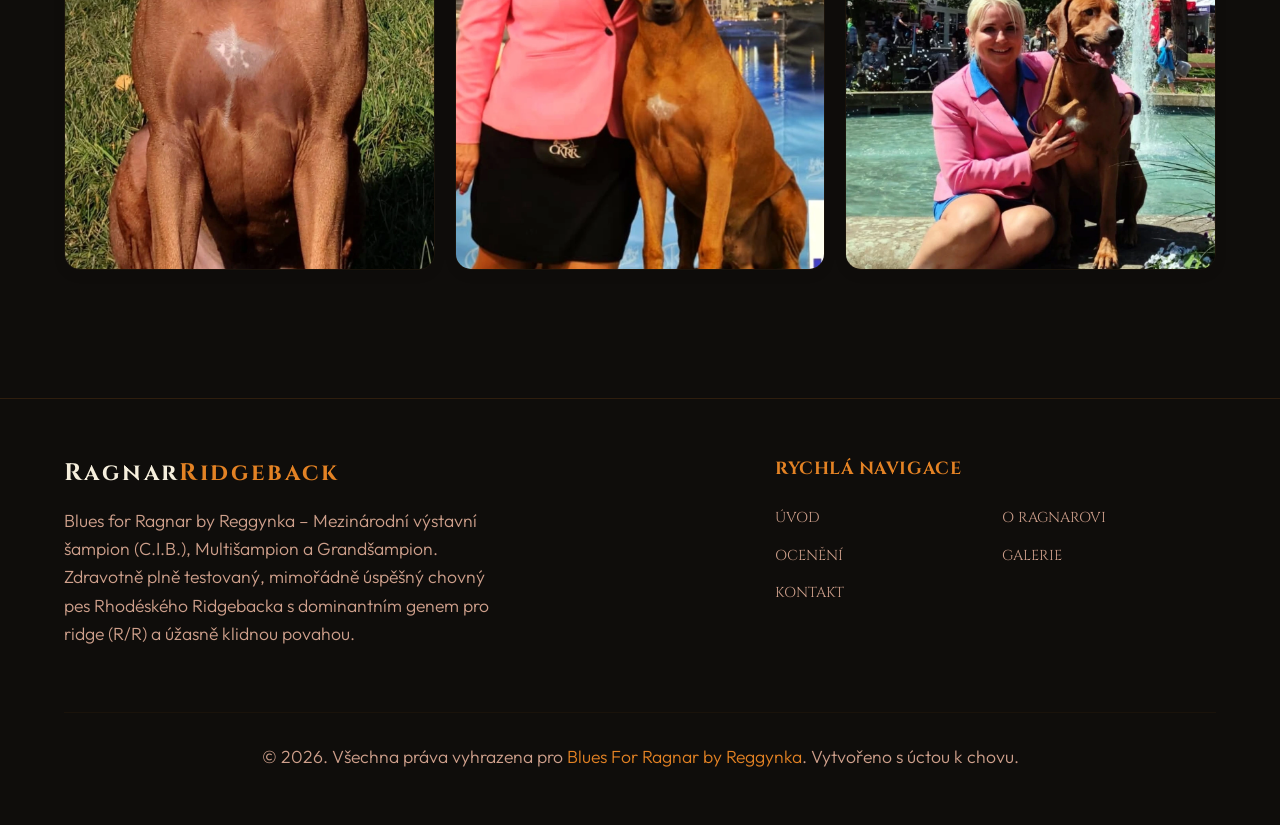
==== commit 3802505e: "Achieve 100% SEO: perfect H1 semantic hierarchy across all pages and enhanced heading styling" ====
--- a/galerie.html
+++ b/galerie.html
@@ -87,7 +87,7 @@
             <div class="container">
                 <div class="health-title-container" style="margin-bottom: 0;">
                     <span class="hero-subtitle">Fotografie & Momentky</span>
-                    <h2>Galerie Ragnara</h2>
+                    <h1 class="page-title">Galerie Ragnara</h1>
                     <p>Nahlédněte do života našeho výjimečného kluka. Od výstavních úspěchů až po nezapomenutelné chvíle v přírodě.</p>
                 </div>
             </div>
--- a/css/style.css
+++ b/css/style.css
@@ -107,7 +107,7 @@
     text-transform: uppercase;
 }
 
-h2 {
+h2, .page-title {
     font-size: clamp(2rem, 3.5vw, 3rem);
     text-transform: uppercase;
     position: relative;
@@ -115,7 +115,7 @@
     margin-bottom: 2rem;
 }
 
-h2::after {
+h2::after, .page-title::after {
     content: '';
     position: absolute;
     bottom: 0;
@@ -126,7 +126,7 @@
     background: linear-gradient(90deg, transparent, var(--color-primary-light), transparent);
 }
 
-h2.align-left::after {
+h2.align-left::after, .page-title.align-left::after {
     left: 0;
     transform: none;
 }
@@ -1301,3 +1301,75 @@
         grid-template-columns: 1fr;
     }
 }
+
+/* --- FAQ Accordion (AEO / GEO Knowledge Blocks) --- */
+.faq-container {
+    max-width: 900px;
+    margin: 2.5rem auto 0 auto;
+    display: flex;
+    flex-direction: column;
+    gap: 1.2rem;
+}
+
+.faq-item {
+    background: var(--color-bg-surface);
+    border: 1px solid var(--border-gold);
+    border-radius: var(--border-radius-md);
+    overflow: hidden;
+    transition: var(--transition-fast);
+    box-shadow: var(--shadow-sm);
+}
+
+.faq-item:hover {
+    border-color: var(--border-gold-bright);
+}
+
+.faq-item[open] {
+    background: var(--color-bg-surface-elevated);
+    border-color: var(--border-gold-bright);
+    box-shadow: var(--shadow-md);
+}
+
+.faq-summary {
+    padding: 22px 26px;
+    font-size: 1.15rem;
+    font-weight: 600;
+    color: var(--color-text-primary);
+    cursor: pointer;
+    display: flex;
+    justify-content: space-between;
+    align-items: center;
+    list-style: none;
+    user-select: none;
+    transition: color 0.3s ease;
+}
+
+.faq-summary::-webkit-details-marker {
+    display: none;
+}
+
+.faq-icon {
+    display: inline-flex;
+    align-items: center;
+    justify-content: center;
+    color: var(--color-primary-light);
+    transition: transform 0.3s ease;
+    font-size: 0.95rem;
+}
+
+.faq-item[open] .faq-icon {
+    transform: rotate(180deg);
+}
+
+.faq-content {
+    padding: 16px 26px 24px 26px;
+    color: var(--color-text-secondary);
+    line-height: 1.75;
+    font-size: 1.02rem;
+    border-top: 1px solid rgba(227, 130, 36, 0.08);
+}
+
+.faq-content strong {
+    color: var(--color-text-primary);
+}
+
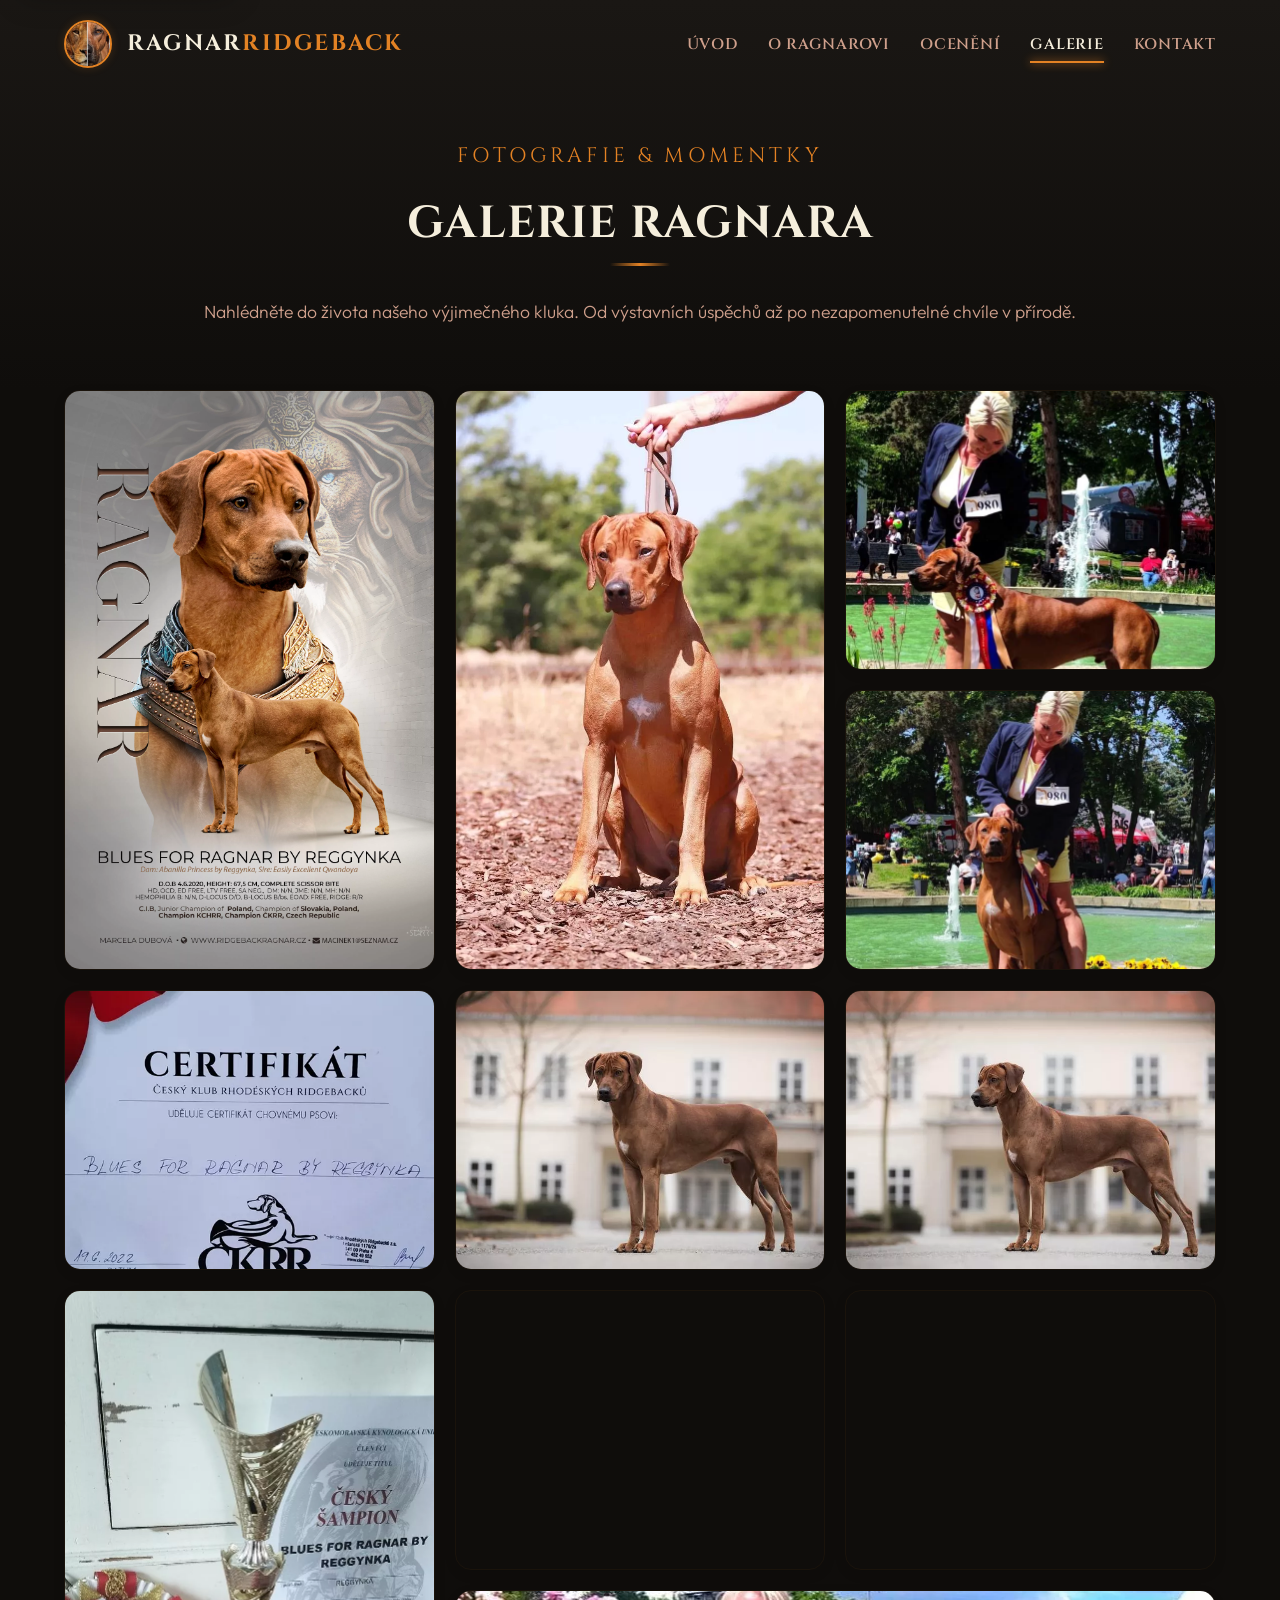
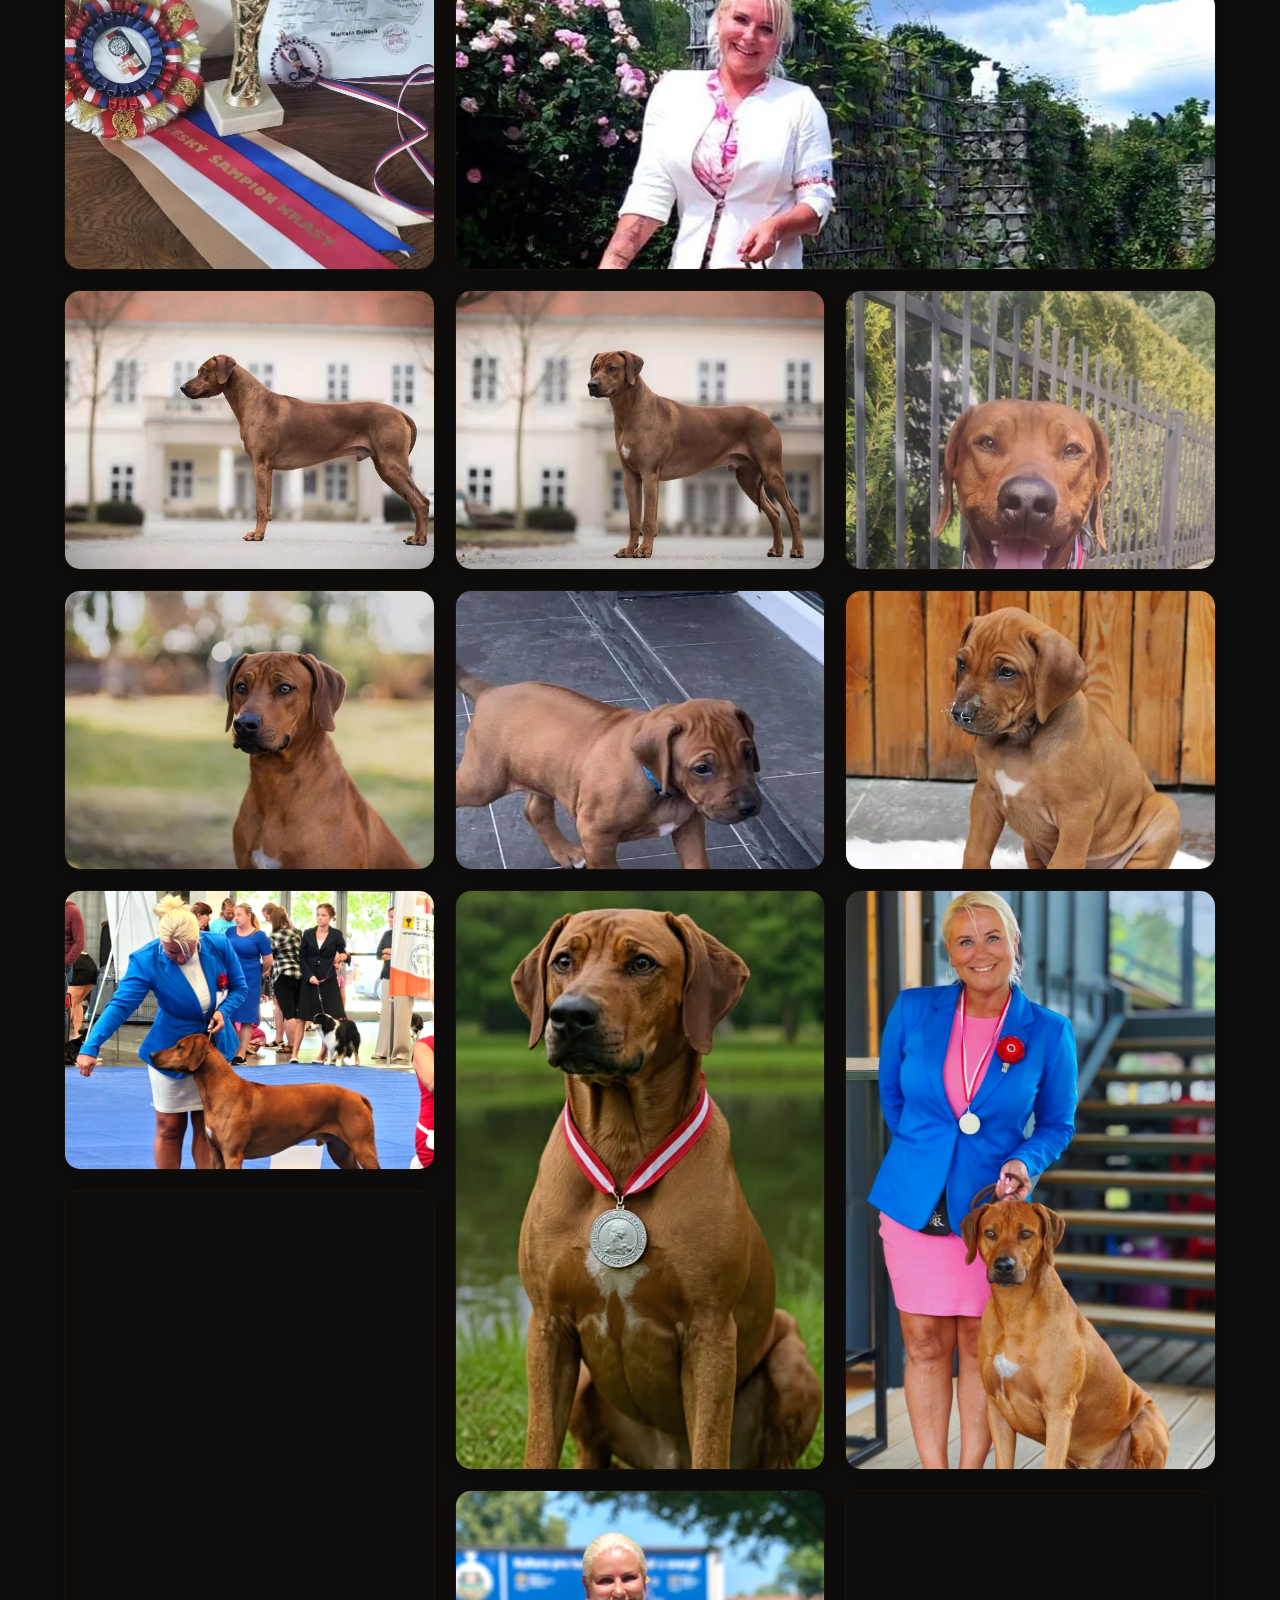
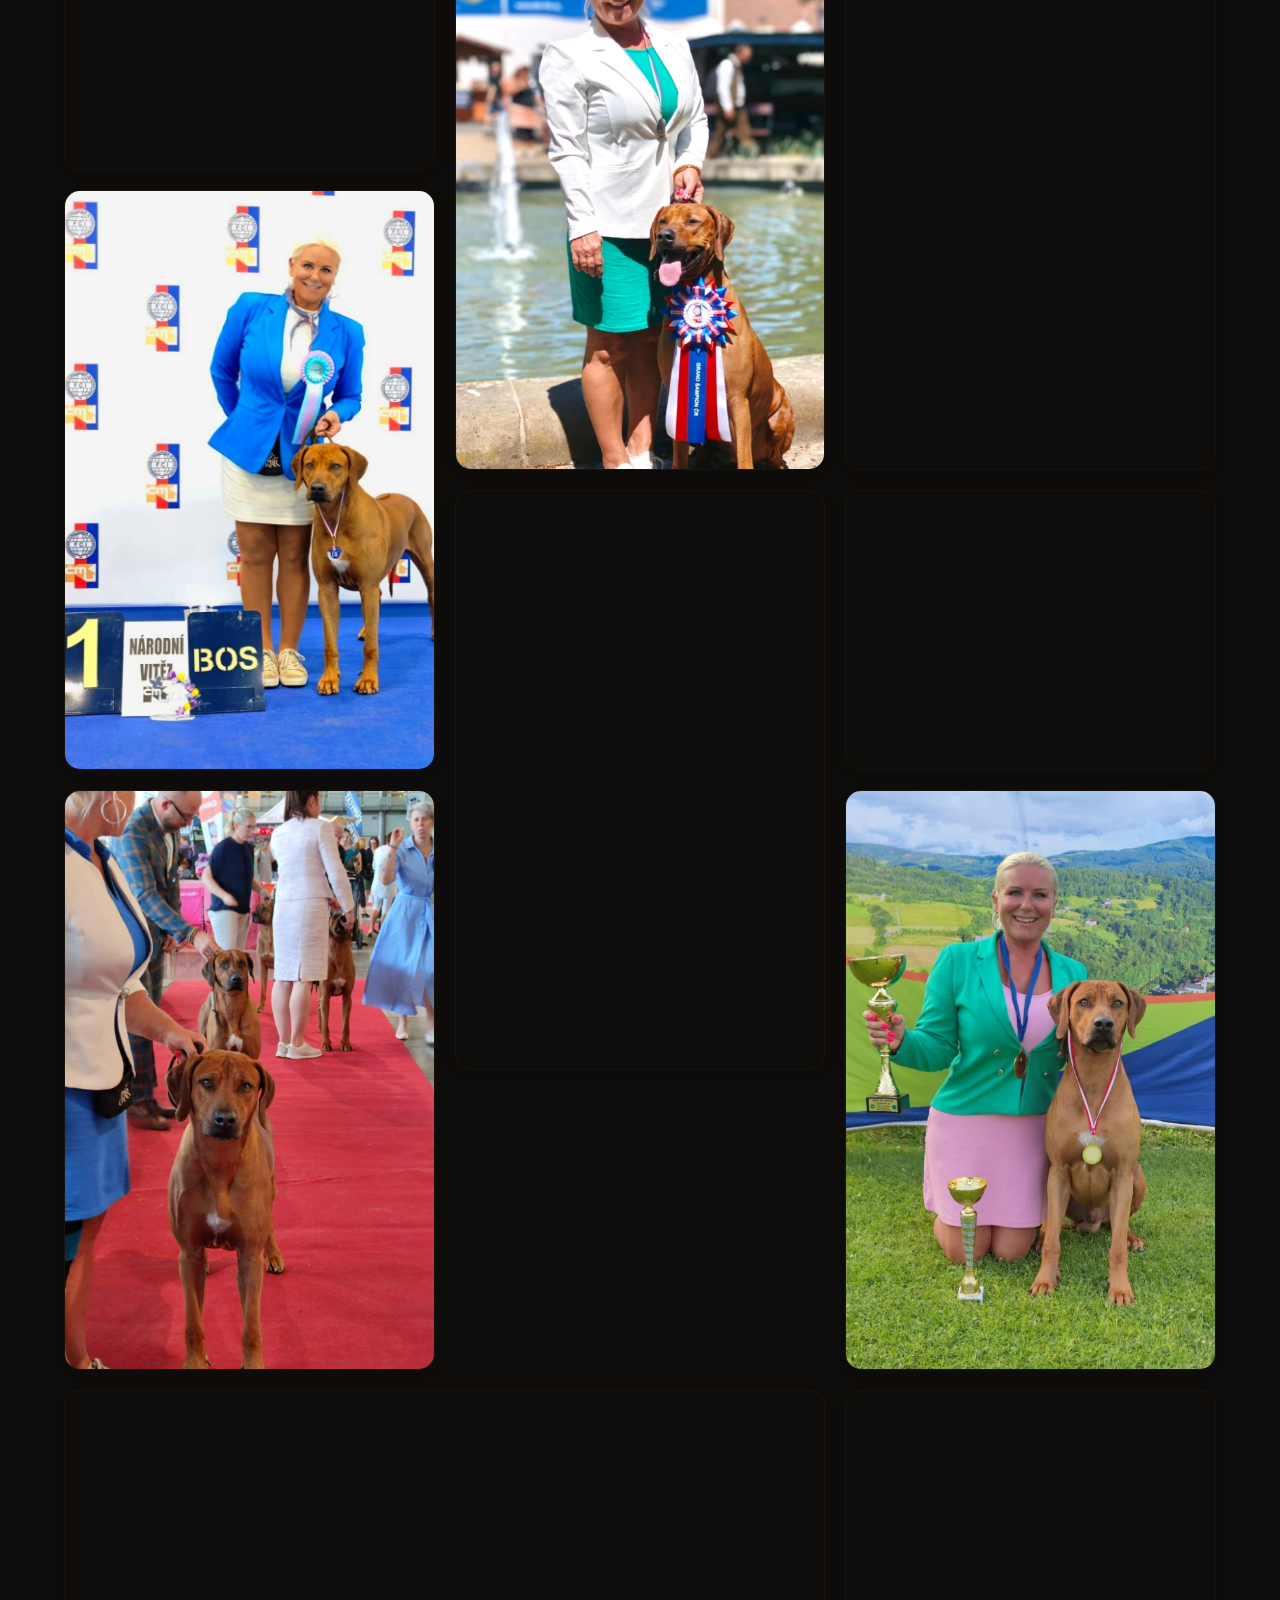
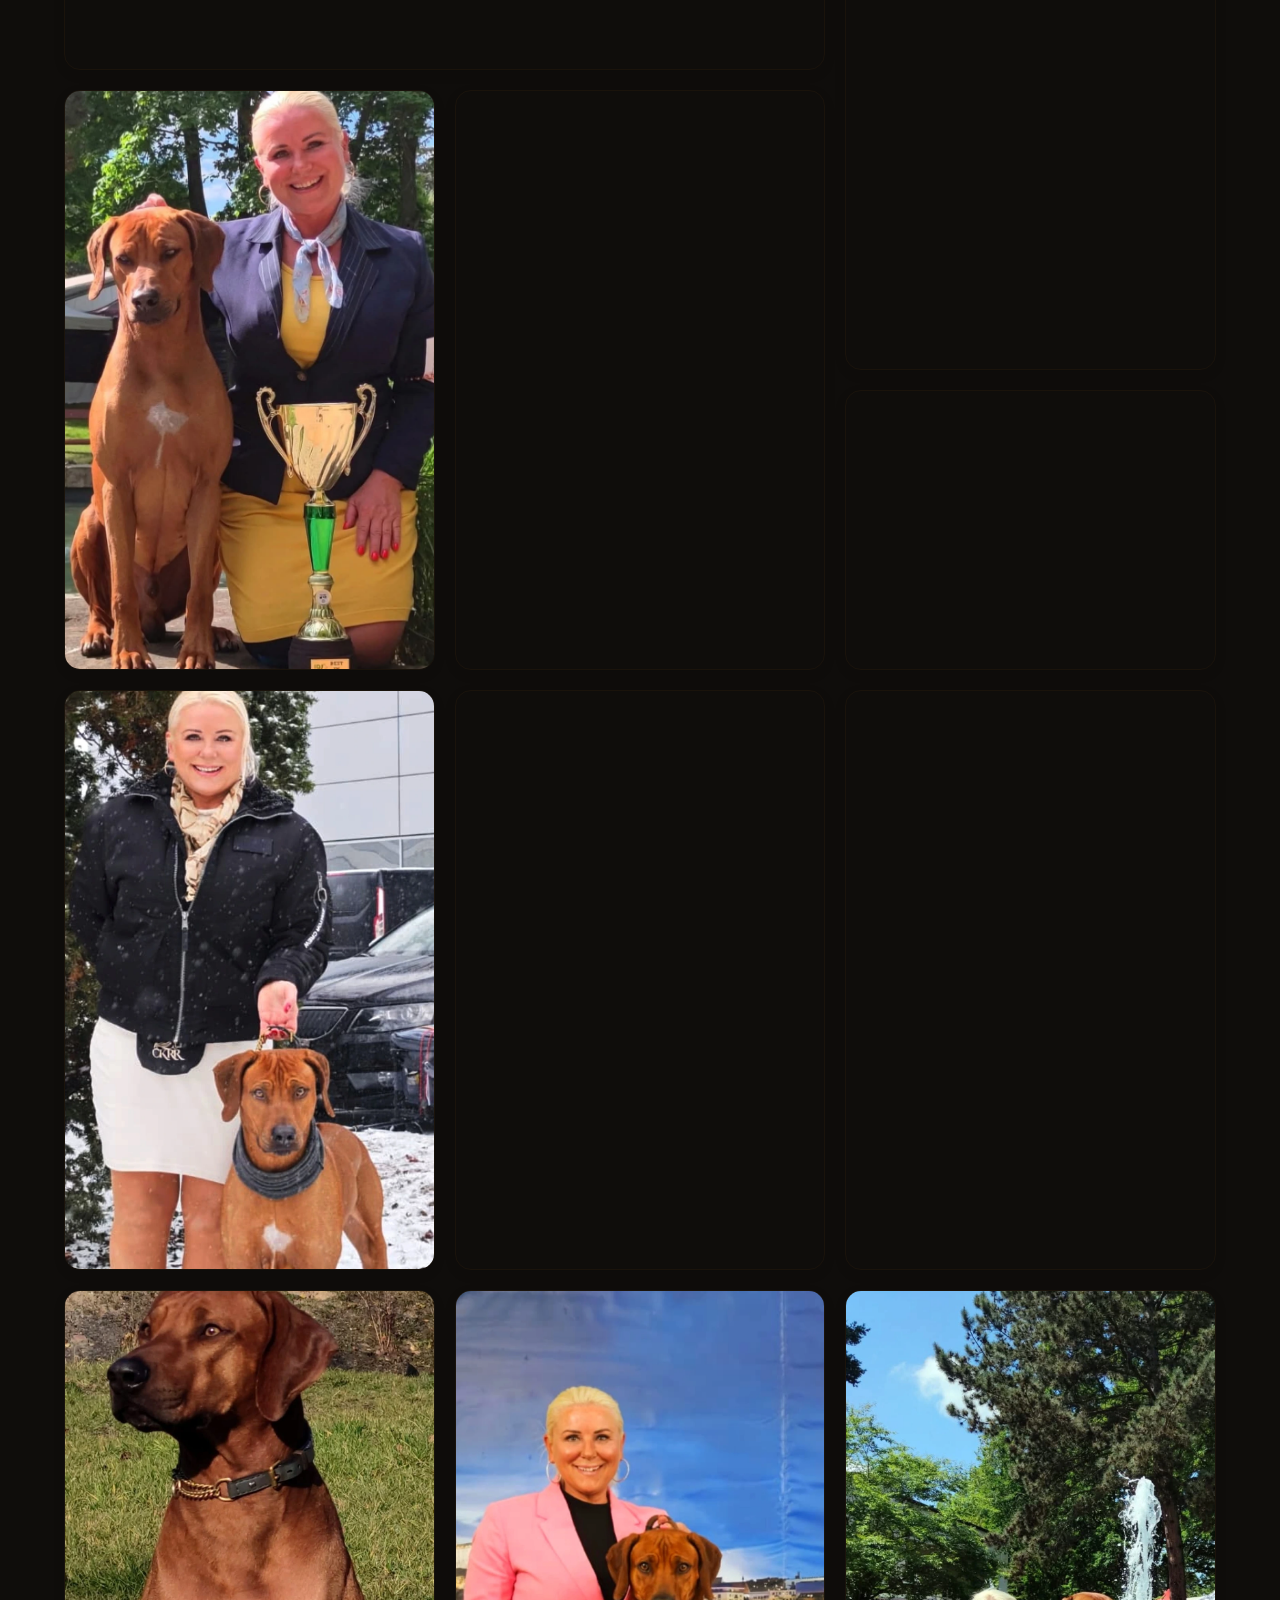
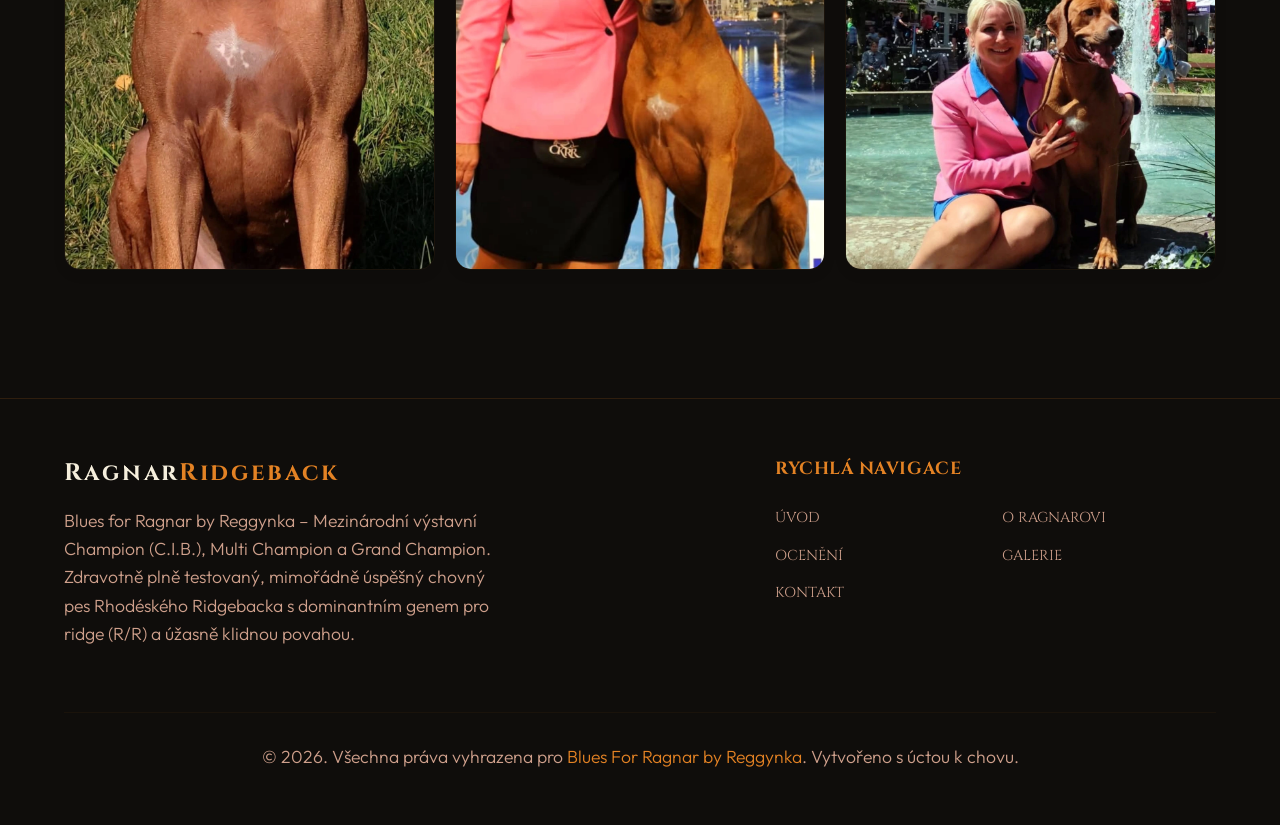
==== commit 78e25d66: "Add Champion of Hungary and update title terminology to Champion" ====
--- a/galerie.html
+++ b/galerie.html
@@ -101,7 +101,7 @@
                     
                     <!-- SHOWS (MAIN POSTER) -->
                     <div class="gallery-item tall" data-category="shows">
-                        <img src="images/ragnar_big_poster.webp" alt="Blues For Ragnar - Šampion Plakát" class="gallery-img" width="500" height="700" fetchpriority="high" decoding="async">
+                        <img src="images/ragnar_big_poster.webp" alt="Blues For Ragnar - Champion Plakát" class="gallery-img" width="500" height="700" fetchpriority="high" decoding="async">
                     </div>
                     
                     <!-- SHOWS -->
@@ -287,7 +287,7 @@
         <div class="container footer-grid">
             <div class="footer-info">
                 <h4>Ragnar<span>Ridgeback</span></h4>
-                <p>Blues for Ragnar by Reggynka – Mezinárodní výstavní šampion (C.I.B.), Multišampion a Grandšampion. Zdravotně plně testovaný, mimořádně úspěšný chovný pes Rhodéského Ridgebacka s dominantním genem pro ridge (R/R) a úžasně klidnou povahou.</p>
+                <p>Blues for Ragnar by Reggynka – Mezinárodní výstavní Champion (C.I.B.), Multi Champion a Grand Champion. Zdravotně plně testovaný, mimořádně úspěšný chovný pes Rhodéského Ridgebacka s dominantním genem pro ridge (R/R) a úžasně klidnou povahou.</p>
             </div>
             <div class="footer-links">
                 <h5>Rychlá navigace</h5>
